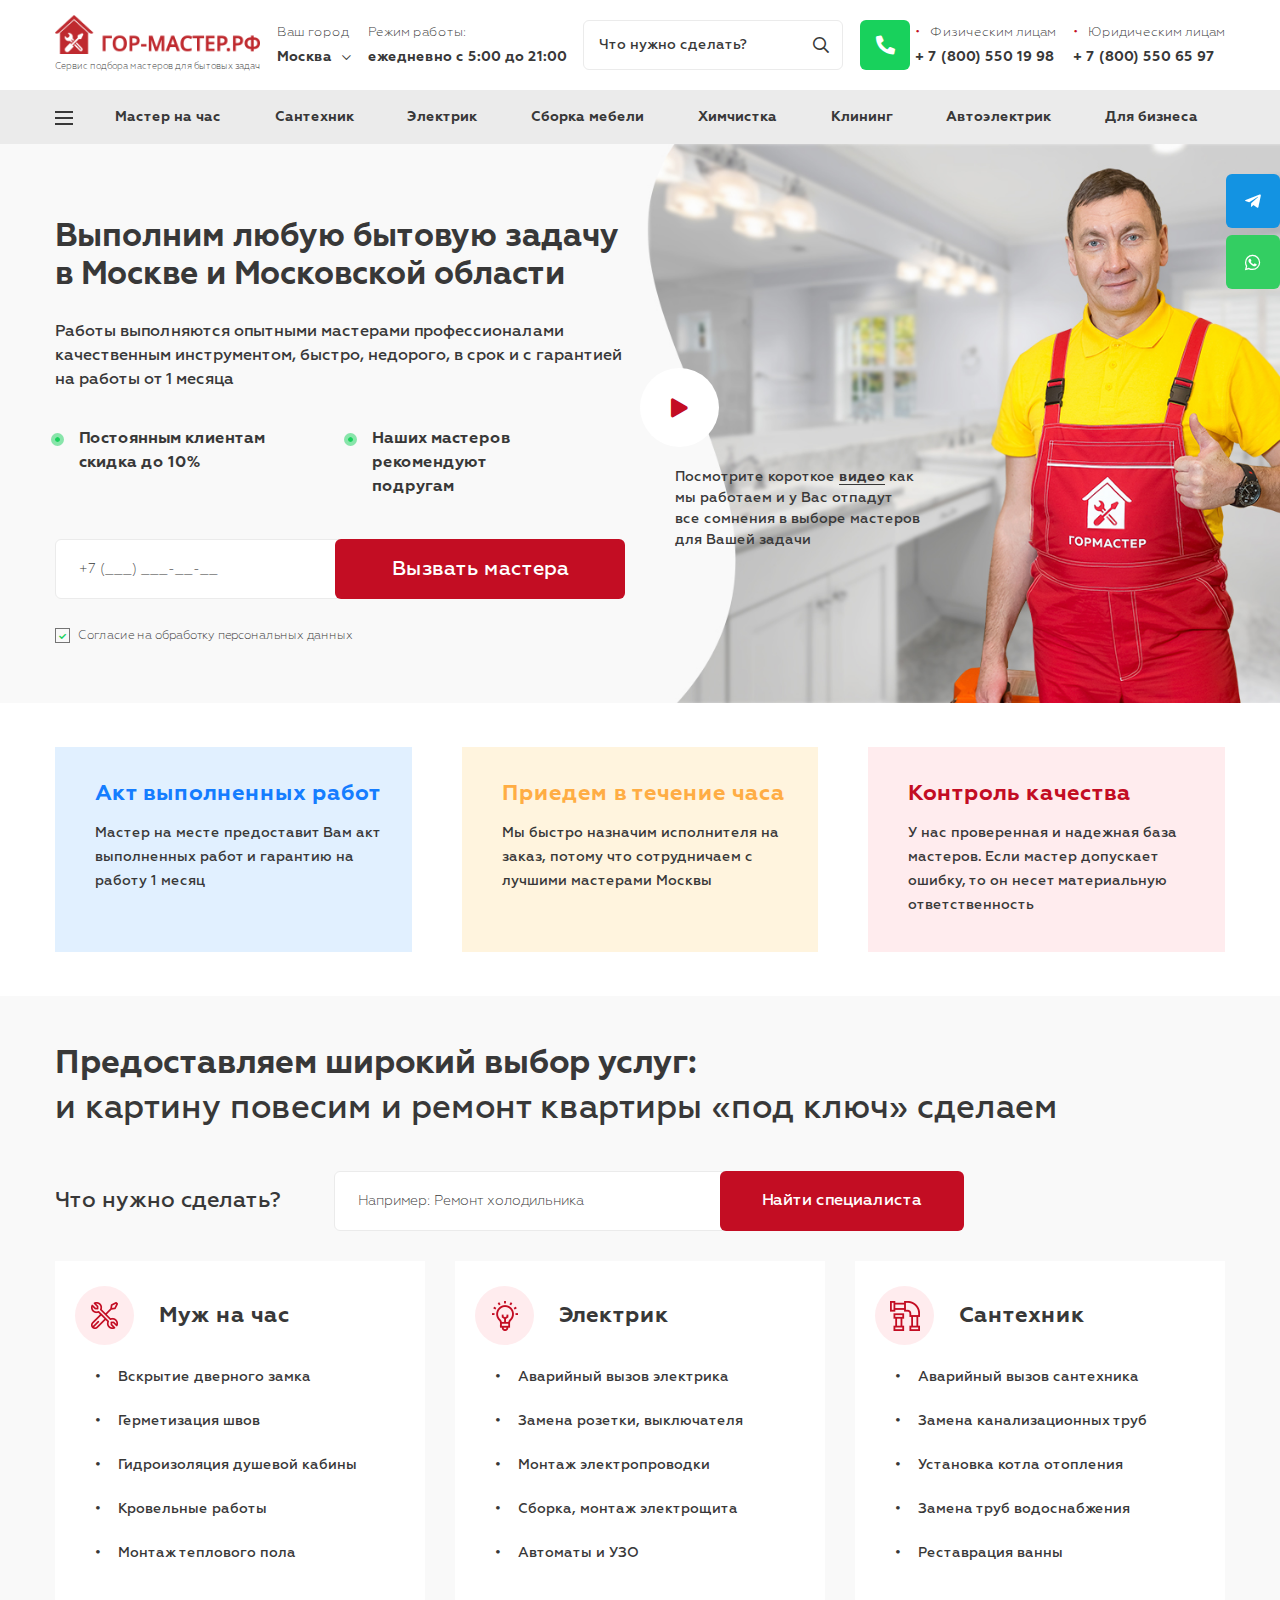
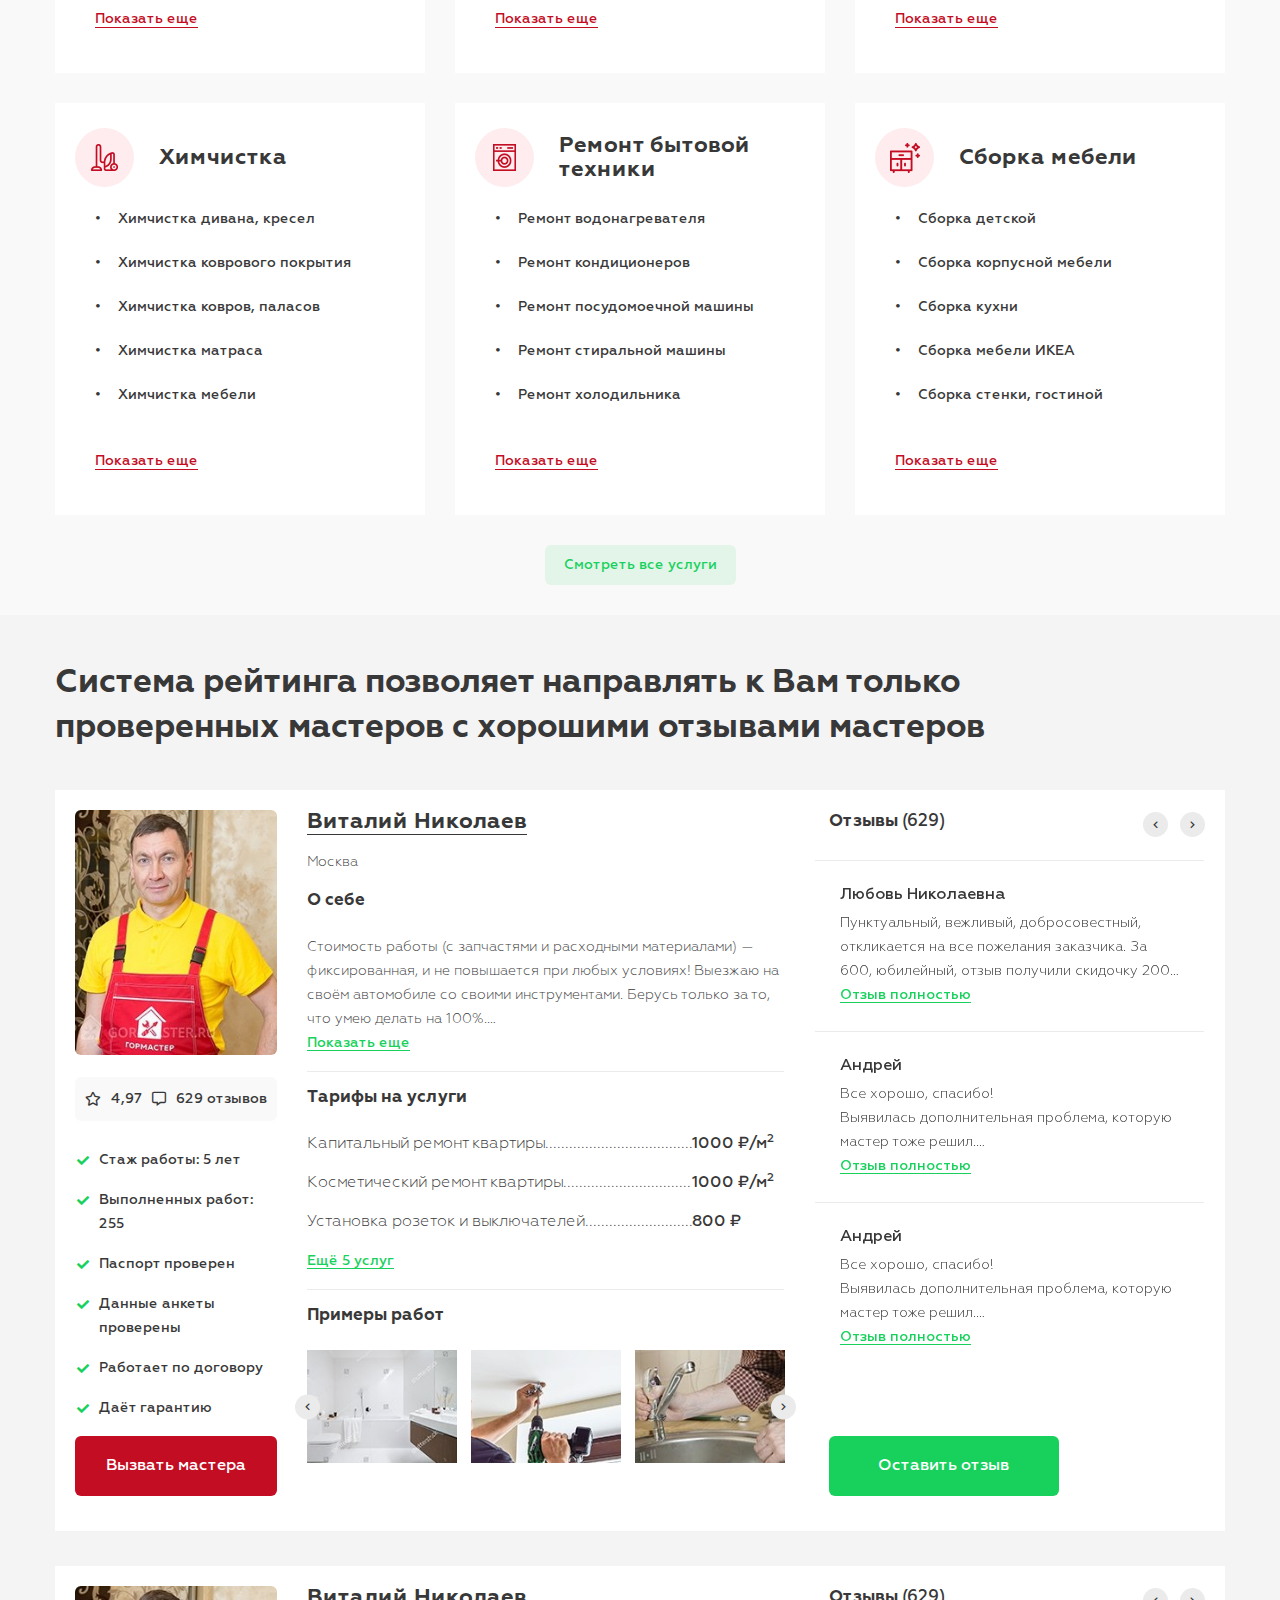
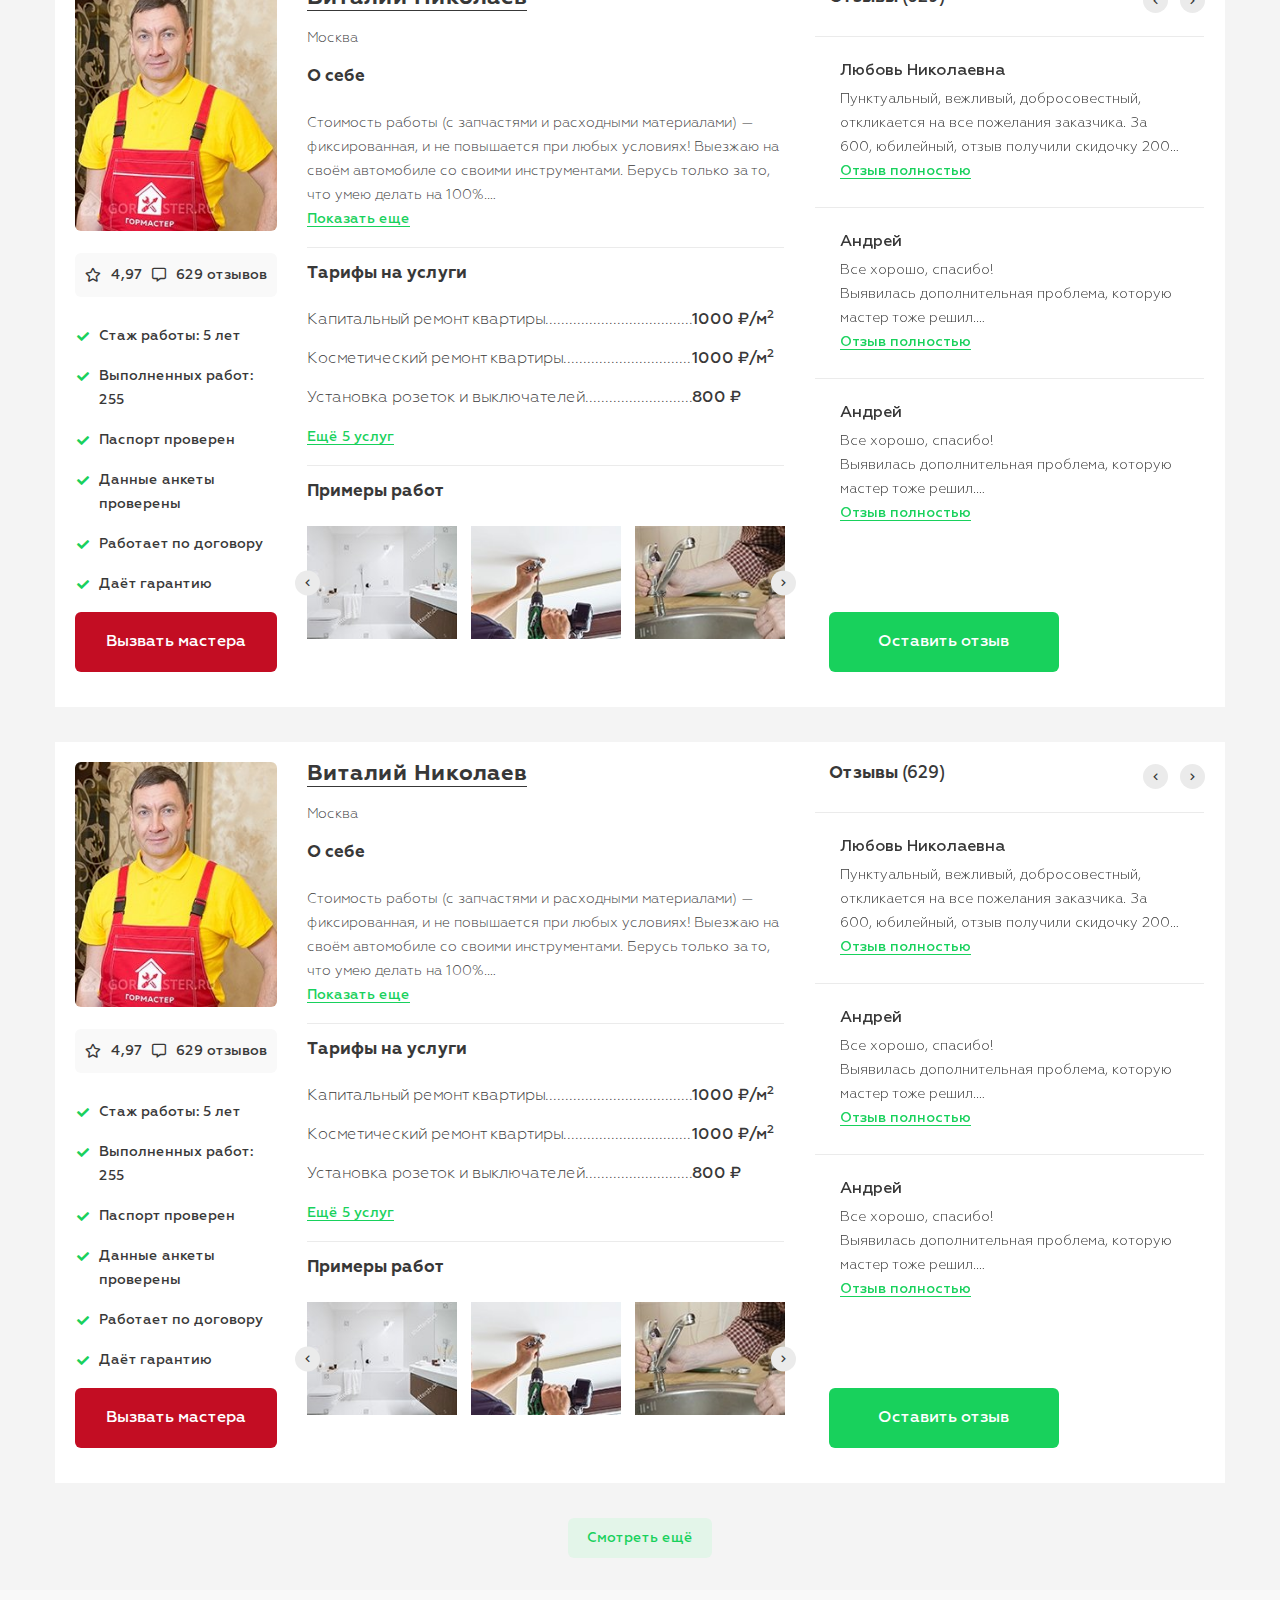
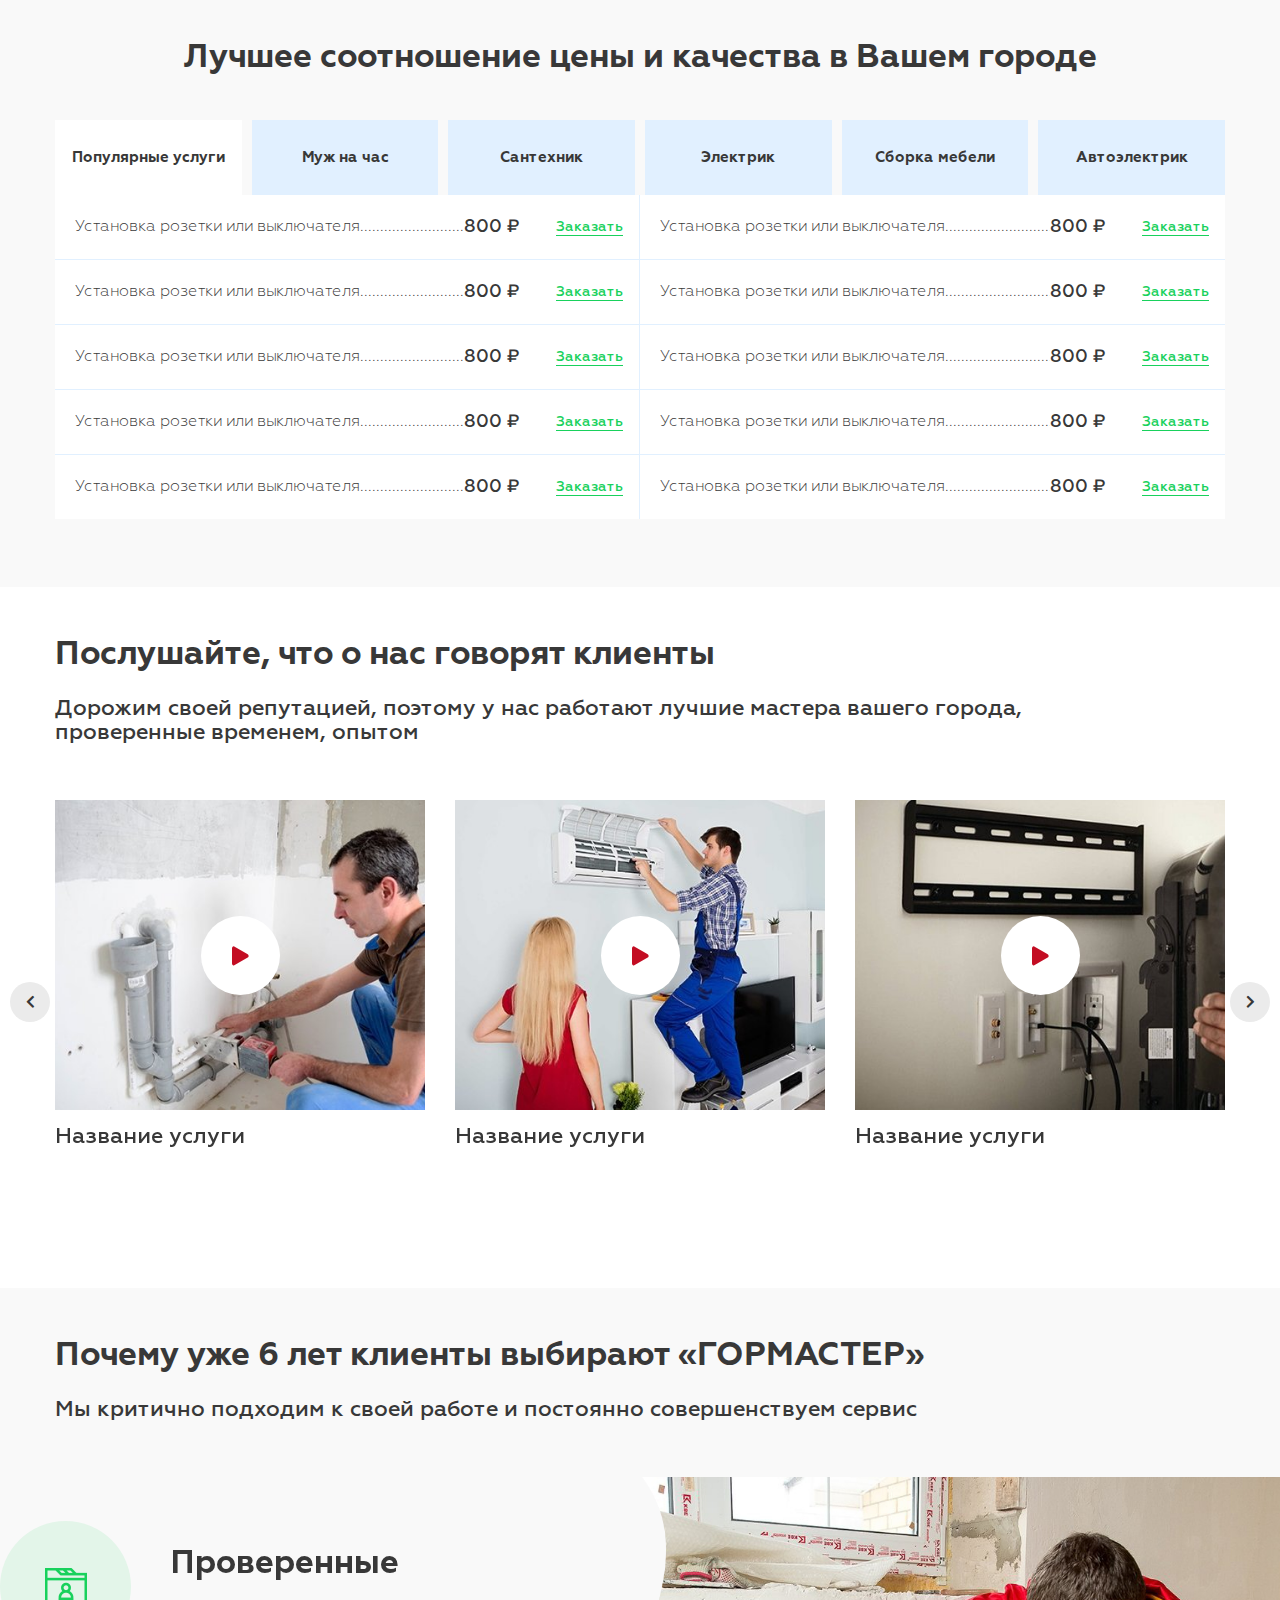
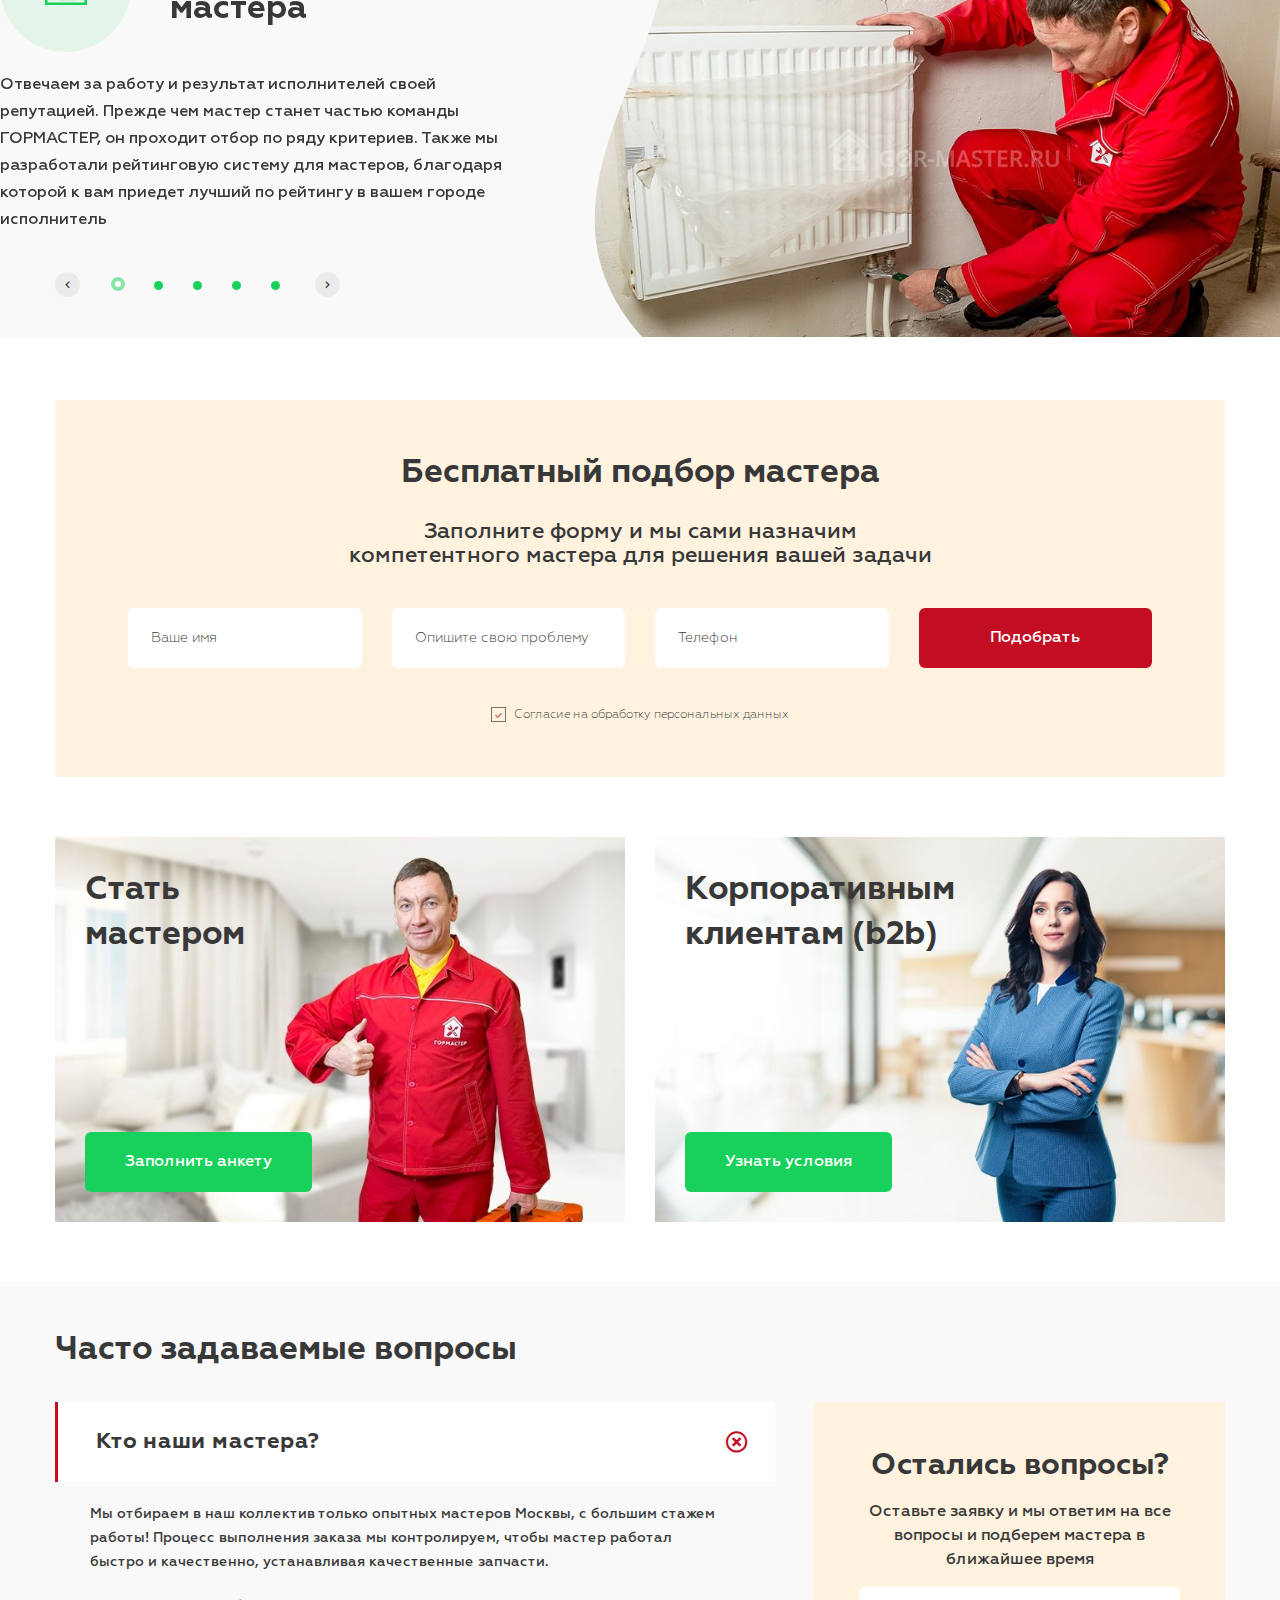
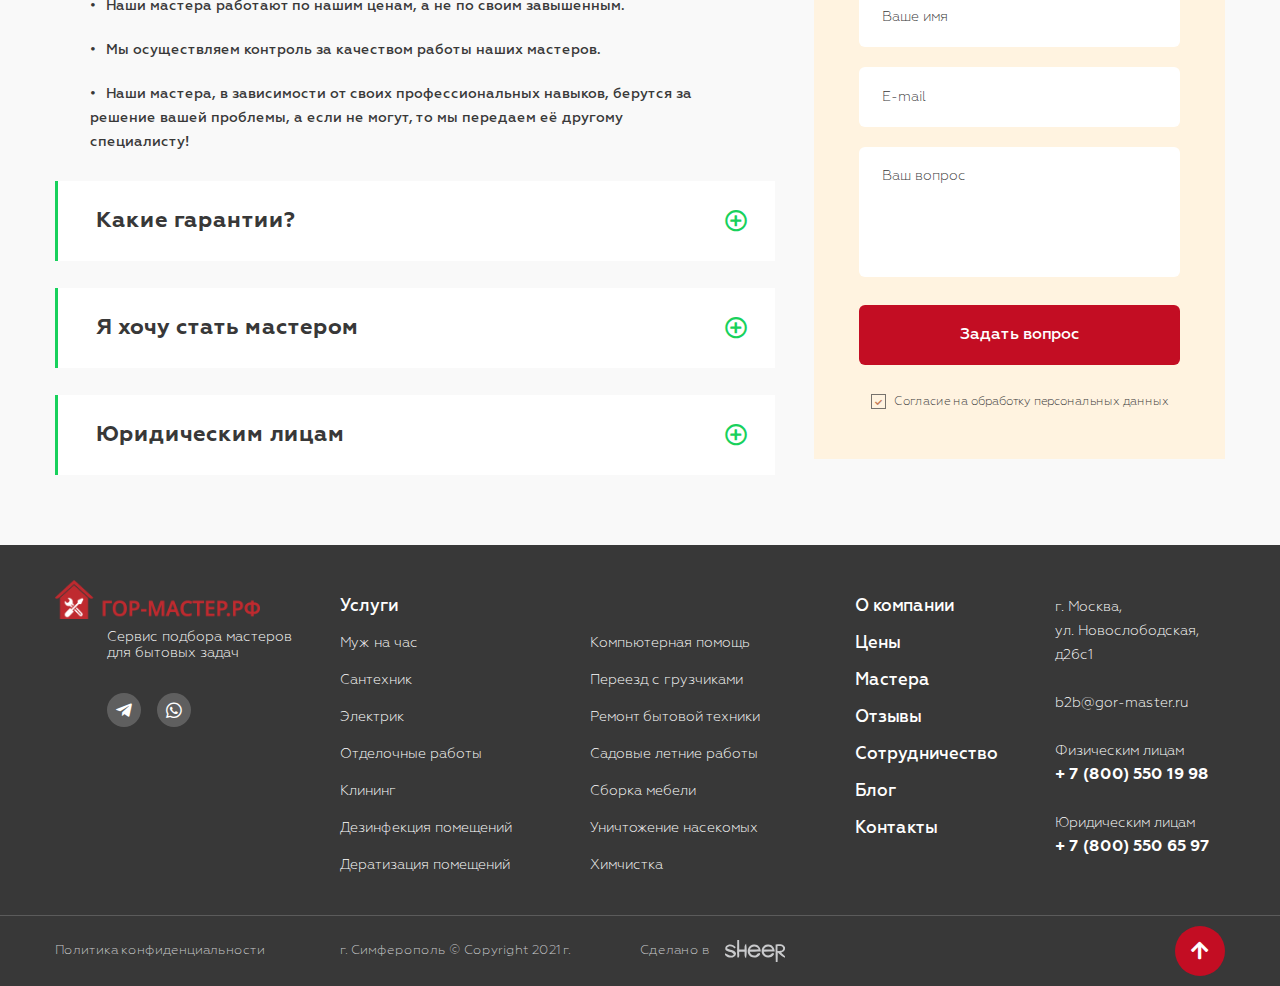
==== index.html @ aa0a410d "gor-master done edits" ====
<!DOCTYPE html>
<!--[if lt IE 7]><html lang="ru" class="lt-ie9 lt-ie8 lt-ie7"><![endif]-->
<!--[if IE 7]><html lang="ru" class="lt-ie9 lt-ie8"><![endif]-->
<!--[if IE 8]><html lang="ru" class="lt-ie9"><![endif]-->
<!--[if gt IE 8]><!-->
<html lang="ru">
<!--<![endif]-->
<head>
	<meta charset="utf-8" />
	<title>Заголовок</title>
	<meta name="description" content="" />
	<meta http-equiv="X-UA-Compatible" content="IE=edge" />
	<meta name="viewport" content="width=device-width, initial-scale=1.0" />
	<meta name="format-detection" content="telephone=no" />
	<link rel="shortcut icon" href="favicon.png" />
	<link rel="stylesheet" href="libs/bootstrap/bootstrap-grid.css" />
	<link rel="stylesheet" href="libs/fontawesome-free-5.12.0-web/css/all.min.css" />
	<link rel="stylesheet" href="libs/fancybox/jquery.fancybox.css" />
	<link rel="stylesheet" href="libs/slick-1.5.9/slick/slick.css" />
	<link rel="stylesheet" href="libs/slick-1.5.9/slick/slick-theme.css" />
	<link rel="stylesheet" href="css/fonts.css" />
	<link rel="stylesheet" href="css/main.css?ver=1.14" />
	<link rel="stylesheet" href="css/media.css?ver=1.14" />
</head>
<body>

	<div class="wrapper">

		<ul class="social-fixed">
			<li><a href="#" style="background: #1393e2"><i class="fab fa-telegram-plane"></i></a></li>
			<li><a href="#" style="background: #33ce62"><i class="fab fa-whatsapp"></i></a></li>
		</ul>

		<header class="header">
			<div class="container">
				<div class="header__wrap">
					<a href="#" class="logo">
						<img src="img/logo.png" alt="alt">
						<span>Сервис подбора мастеров для бытовых задач</span>
					</a>
					<div class="item-header item-header_city">
						<div class="item-header__title">Ваш город</div>
						<div class="item-dropdown">
							<div class="item-dropdown__value">Москва <i class="far fa-chevron-down"></i></div>
							<div class="dropdown-city">
								<form>
									<div class="item-form">
										<input type="text" placeholder="Начните вводить название города...">
									</div>
								</form>
								<div class="dropdown-scroll">
									<div class="dropdown-city__wrap">
										<div class="dropdown-city__item">
											<div class="dropdown-city__name">А</div>
											<ul>
												<li><a href="#">Абакан</a></li>
												<li><a href="#">Абатское с.</a></li>
												<li><a href="#">Алапаевск</a></li>
												<li><a href="#">Алексеевка</a></li>
												<li><a href="#">Альметьевск</a></li>
												<li><a href="#">Анапа</a></li>
												<li><a href="#">Ангарск</a></li>
												<li><a href="#">Армавир</a></li>
												<li><a href="#">Арсеньев</a></li>
												<li><a href="#">Артем</a></li>
												<li><a href="#">Архангельск</a></li>
												<li><a href="#">Ачинск</a></li>
											</ul>
										</div>
										<div class="dropdown-city__item">
											<div class="dropdown-city__name">Б</div>
											<ul>
												<li><a href="#">Балаково</a></li>
												<li><a href="#">Балаково</a></li>
												<li><a href="#">Балаково</a></li>
												<li><a href="#">Балаково</a></li>
												<li><a href="#">Балаково</a></li>
											</ul>
										</div>
										<div class="dropdown-city__item">
											<div class="dropdown-city__name">В</div>
											<ul>
												<li><a href="#">Владивосток</a></li>
												<li><a href="#">Владивосток</a></li>
												<li><a href="#">Владивосток</a></li>
												<li><a href="#">Владивосток</a></li>
											</ul>
										</div>
										<div class="dropdown-city__item">
											<div class="dropdown-city__name">Г</div>
											<ul>
												<li><a href="#">Геленджик</a></li>
												<li><a href="#">Геленджик</a></li>
												<li><a href="#">Геленджик</a></li>
												<li><a href="#">Геленджик</a></li>
												<li><a href="#">Геленджик</a></li>
											</ul>
										</div>
										<div class="dropdown-city__item">
											<div class="dropdown-city__name">Д</div>
											<ul>
												<li><a href="#">Дмитров</a></li>
												<li><a href="#">Домодедово</a></li>
											</ul>
										</div>
										<div class="dropdown-city__item">
											<div class="dropdown-city__name">Е</div>
											<ul>
												<li><a href="#">Евпатория</a></li>
												<li><a href="#">Ейск</a></li>
												<li><a href="#">Екатеринбург</a></li>
												<li><a href="#">Верхняя Пышма</a></li>
												<li><a href="#">Елизово</a></li>
												<li><a href="#">Ессентуки</a></li>
												<li><a href="#">Ефремов</a></li>
											</ul>
										</div>
										<div class="dropdown-city__item">
											<div class="dropdown-city__name">Ж</div>
											<ul>
												<li><a href="#">Железноводск</a></li>
											</ul>
										</div>
										<div class="dropdown-city__item">
											<div class="dropdown-city__name">З</div>
											<ul>
												<li><a href="#">Заречный</a></li>
												<li><a href="#">Заречный</a></li>
												<li><a href="#">Заречный</a></li>
											</ul>
										</div>
										<div class="dropdown-city__item">
											<div class="dropdown-city__name">И</div>
											<ul>
												<li><a href="#">Иваново</a></li>
												<li><a href="#">Ивантеевка</a></li>
												<li><a href="#">Ижевск</a></li>
											</ul>
										</div>
										<div class="dropdown-city__item">
											<div class="dropdown-city__name">К</div>
											<ul>
												<li><a href="#">Калининград</a></li>
												<li><a href="#">Калуга</a></li>
												<li><a href="#">Казань</a></li>
											</ul>
										</div>
										<div class="dropdown-city__item">
											<div class="dropdown-city__name">Л</div>
											<ul>
												<li><a href="#">Ленинск-Кузнецкий</a></li>
												<li><a href="#">Лермонтов</a></li>
												<li><a href="#">Липецк</a></li>
												<li><a href="#">Грязи</a></li>
											</ul>
										</div>
										<div class="dropdown-city__item">
											<div class="dropdown-city__name">М</div>
											<ul>
												<li><a href="#">Магас</a></li>
												<li><a href="#">Магнитогорск</a></li>
												<li><a href="#">Майкоп</a></li>
												<li><a href="#">Махачкала</a></li>
												<li><a href="#">Мегион</a></li>
												<li><a href="#">Междуреченск</a></li>
												<li><a href="#">Мелеуз</a></li>
											</ul>
										</div>
										<div class="dropdown-city__item">
											<div class="dropdown-city__name">Н</div>
											<ul>
												<li><a href="#">Нижний Новгород</a></li>
												<li><a href="#">Нижний Тагил</a></li>
												<li><a href="#">Нижнекамск</a></li>
												<li><a href="#">Нижневартовск</a></li>
												<li><a href="#">Нальчик</a></li>
											</ul>
										</div>
										<div class="dropdown-city__item">
											<div class="dropdown-city__name">О</div>
											<ul>
												<li><a href="#">Омск</a></li>
												<li><a href="#">Оренбург</a></li>
												<li><a href="#">Орск</a></li>
											</ul>
										</div>
										<div class="dropdown-city__item">
											<div class="dropdown-city__name">П</div>
											<ul>
												<li><a href="#">Павловский Посад</a></li>
												<li><a href="#">Пенза</a></li>
												<li><a href="#">Первоуральск</a></li>
												<li><a href="#">Пермь</a></li>
												<li><a href="#">Петрозаводск</a></li>
												<li><a href="#">Петропавловск-Камчатский</a></li>
												<li><a href="#">Вилючинск, Елизово</a></li>
												<li><a href="#">Петушки</a></li>
												<li><a href="#">Подольск</a></li>
												<li><a href="#">Покров</a></li>
												<li><a href="#">Киржач, Петушки, Костерево</a></li>
												<li><a href="#">Прокопьевск</a></li>
											</ul>
										</div>
										<div class="dropdown-city__item">
											<div class="dropdown-city__name">Р</div>
											<ul>
												<li><a href="#">Раменское</a></li>
												<li><a href="#">Реутов</a></li>
												<li><a href="#">Ростов-на-Дону</a></li>
												<li><a href="#">Рязань</a></li>
											</ul>
										</div>
										<div class="dropdown-city__item">
											<div class="dropdown-city__name">С</div>
											<ul>
												<li><a href="#">Самара</a></li>
												<li><a href="#">Санкт-Петербург</a></li>
												<li><a href="#">Саранск</a></li>
												<li><a href="#">Саратов</a></li>
												<li><a href="#">Серпухов</a></li>
											</ul>
										</div>
										<div class="dropdown-city__item">
											<div class="dropdown-city__name">Т</div>
											<ul>
												
												<li><a href="#">Таганрог</a></li>
												<li><a href="#">Талица</a></li>
												<li><a href="#">Тамбов</a></li>
												<li><a href="#">Тверь</a></li>
												<li><a href="#">Темрюк</a></li>
												<li><a href="#">Тобольск</a></li>
												<li><a href="#">Томск</a></li>
												<li><a href="#">Северск</a></li>
												<li><a href="#">Туапсе</a></li>
												<li><a href="#">Туймазы</a></li>
												<li><a href="#">Тула</a></li>
												<li><a href="#">Щекино</a></li>
											</ul>
										</div>
										<div class="dropdown-city__item">
											<div class="dropdown-city__name">У</div>
											<ul>
												<li><a href="#">Улан-Удэ</a></li>
												<li><a href="#">Ульяновск</a></li>
												<li><a href="#">Уссурийск</a></li>
												<li><a href="#">Уфа</a></li>
											</ul>
										</div>
										<div class="dropdown-city__item">
											<div class="dropdown-city__name">Ф</div>
											<ul>
												<li><a href="#">Феодосия</a></li>
												<li><a href="#">Фрязино</a></li>
											</ul>
										</div>
										<div class="dropdown-city__item">
											<div class="dropdown-city__name">Х</div>
											<ul>
												<li><a href="#">Хабаровск</a></li>
												<li><a href="#">Ханты-Мансийск</a></li>
												<li><a href="#">Химки</a></li>
											</ul>
										</div>
									</div>
								</div>
							</div>
						</div>
					</div>
					<div class="item-header">
						<div class="item-header__title">Режим работы:</div>
						<p>ежедневно с 5:00 до 21:00</p>
					</div>
					<div class="search-form">
						<form>
							<input type="text" placeholder="Что нужно сделать?" required="required">
							<button class="btn-search"><i class="far fa-search"></i></button>
						</form>
					</div>
					<a href="tel:+78005501998" class="btn-icon"><i class="fas fa-phone-alt"></i></a>
					<div class="item-header item-header_phone">
						<div class="item-header__title">Физическим лицам</div>
						<a href="tel:+78005501998">+ 7 (800) 550 19 98</a>
					</div>
					<div class="item-header item-header_phone">
						<div class="item-header__title">Юридическим лицам</div>
						<a href="tel:+78005506597">+ 7 (800) 550 65 97</a>
					</div>
					<span class="btn_nav btn_nav-menu">
						<span class='sandwich'>
							<span class='sw-topper'></span>
							<span class='sw-bottom'></span>
							<span class='sw-footer'></span>
						</span>
					</span>
				</div>
			</div>
			<div class="header-bottom">
				<div class="container">
					<div class="header-bottom__wrap">
						<span class="btn_nav btn_nav-dropdown">
							<span class='sandwich'>
								<span class='sw-topper'></span>
								<span class='sw-bottom'></span>
								<span class='sw-footer'></span>
							</span>
						</span>
						<ul class="menu">
							<li><a href="#">Мастер на час</a></li>
							<li><a href="#">Сантехник</a></li>
							<li><a href="#">Электрик</a></li>
							<li><a href="#">Сборка мебели</a></li>
							<li><a href="#">Химчистка</a></li>
							<li><a href="#">Клининг</a></li>
							<li><a href="#">Автоэлектрик</a></li>
							<li><a href="#">Для бизнеса</a></li>
						</ul>
					</div>
					<div class="menu-dropdown">
						<ul>
							<li class="menu-dropdown__haschild">
								<a href="#">Каталог услуг</a>
								<ul>
									<li class="menu-dropdown__haschild">
										<a href="#">Дезинфекция помещений</a>
										<ul>
											<li><a href="#">Генеральная уборка</a></li>
											<li><a href="#">Мойка витрин</a></li>
											<li><a href="#">Мойка окон</a></li>
											<li><a href="#">Мытье балконов, лоджий</a></li>
											<li><a href="#">Уборка коттеджа после ремонта</a></li>
											<li><a href="#">Уборка коттеджей</a></li>
											<li><a href="#">Уборка офисов после ремонта</a></li>
											<li><a href="#">Уборка после пожара</a></li>
											<li><a href="#">Уборка после ремонта</a></li>
											<li><a href="#">Устранение запахов</a></li>
										</ul>
									</li>
									<li>
										<a href="#">Дератизация помещений</a>
									</li>
									<li class="menu-dropdown__haschild">
										<a href="#">Клининг</a>
										<ul>
											<li><a href="#">Генеральная уборка</a></li>
											<li><a href="#">Мойка витрин</a></li>
											<li><a href="#">Мойка окон</a></li>
											<li><a href="#">Мытье балконов, лоджий</a></li>
											<li><a href="#">Уборка коттеджа после ремонта</a></li>
											<li><a href="#">Уборка коттеджей</a></li>
											<li><a href="#">Уборка офисов после ремонта</a></li>
											<li><a href="#">Уборка после пожара</a></li>
											<li><a href="#">Уборка после ремонта</a></li>
											<li><a href="#">Устранение запахов</a></li>
										</ul>
									</li>
									<li class="menu-dropdown__haschild">
										<a href="#">Компьютерная помощь</a>
										<ul>
											<li><a href="#">Генеральная уборка</a></li>
											<li><a href="#">Мойка витрин</a></li>
											<li><a href="#">Мойка окон</a></li>
											<li><a href="#">Мытье балконов, лоджий</a></li>
											<li><a href="#">Уборка коттеджа после ремонта</a></li>
											<li><a href="#">Уборка коттеджей</a></li>
											<li><a href="#">Уборка офисов после ремонта</a></li>
											<li><a href="#">Уборка после пожара</a></li>
											<li><a href="#">Уборка после ремонта</a></li>
											<li><a href="#">Устранение запахов</a></li>
										</ul>
									</li>
									<li class="menu-dropdown__haschild">
										<a href="#">Муж на час</a>
										<ul>
											<li><a href="#">Генеральная уборка</a></li>
											<li><a href="#">Мойка витрин</a></li>
											<li><a href="#">Мойка окон</a></li>
											<li><a href="#">Мытье балконов, лоджий</a></li>
											<li><a href="#">Уборка коттеджа после ремонта</a></li>
											<li><a href="#">Уборка коттеджей</a></li>
											<li><a href="#">Уборка офисов после ремонта</a></li>
											<li><a href="#">Уборка после пожара</a></li>
											<li><a href="#">Уборка после ремонта</a></li>
											<li><a href="#">Устранение запахов</a></li>
										</ul>
									</li>
									<li class="menu-dropdown__haschild">
										<a href="#">Отделочные работы</a>
										<ul>
											<li><a href="#">Генеральная уборка</a></li>
											<li><a href="#">Мойка витрин</a></li>
											<li><a href="#">Мойка окон</a></li>
											<li><a href="#">Мытье балконов, лоджий</a></li>
											<li><a href="#">Уборка коттеджа после ремонта</a></li>
											<li><a href="#">Уборка коттеджей</a></li>
											<li><a href="#">Уборка офисов после ремонта</a></li>
											<li><a href="#">Уборка после пожара</a></li>
											<li><a href="#">Уборка после ремонта</a></li>
											<li><a href="#">Устранение запахов</a></li>
										</ul>
									</li>
									<li class="menu-dropdown__haschild">
										<a href="#">Переезд с грузиками</a>
										<ul>
											<li><a href="#">Генеральная уборка</a></li>
											<li><a href="#">Мойка витрин</a></li>
											<li><a href="#">Мойка окон</a></li>
											<li><a href="#">Мытье балконов, лоджий</a></li>
											<li><a href="#">Уборка коттеджа после ремонта</a></li>
											<li><a href="#">Уборка коттеджей</a></li>
											<li><a href="#">Уборка офисов после ремонта</a></li>
											<li><a href="#">Уборка после пожара</a></li>
											<li><a href="#">Уборка после ремонта</a></li>
											<li><a href="#">Устранение запахов</a></li>
										</ul>
									</li>
									<li>
										<a href="#">Прайс</a>
									</li>
									<li class="menu-dropdown__haschild">
										<a href="#">Прочее</a>
										<ul>
											<li><a href="#">Генеральная уборка</a></li>
											<li><a href="#">Мойка витрин</a></li>
											<li><a href="#">Мойка окон</a></li>
											<li><a href="#">Мытье балконов, лоджий</a></li>
											<li><a href="#">Уборка коттеджа после ремонта</a></li>
											<li><a href="#">Уборка коттеджей</a></li>
											<li><a href="#">Уборка офисов после ремонта</a></li>
											<li><a href="#">Уборка после пожара</a></li>
											<li><a href="#">Уборка после ремонта</a></li>
											<li><a href="#">Устранение запахов</a></li>
										</ul>
									</li>
									<li class="menu-dropdown__haschild">
										<a href="#">Ремонт бытовой техники</a>
										<ul>
											<li><a href="#">Генеральная уборка</a></li>
											<li><a href="#">Мойка витрин</a></li>
											<li><a href="#">Мойка окон</a></li>
											<li><a href="#">Мытье балконов, лоджий</a></li>
											<li><a href="#">Уборка коттеджа после ремонта</a></li>
											<li><a href="#">Уборка коттеджей</a></li>
											<li><a href="#">Уборка офисов после ремонта</a></li>
											<li><a href="#">Уборка после пожара</a></li>
											<li><a href="#">Уборка после ремонта</a></li>
											<li><a href="#">Устранение запахов</a></li>
										</ul>
									</li>
									<li class="menu-dropdown__haschild">
										<a href="#">Садовые, летние работы</a>
										<ul>
											<li><a href="#">Генеральная уборка</a></li>
											<li><a href="#">Мойка витрин</a></li>
											<li><a href="#">Мойка окон</a></li>
											<li><a href="#">Мытье балконов, лоджий</a></li>
											<li><a href="#">Уборка коттеджа после ремонта</a></li>
											<li><a href="#">Уборка коттеджей</a></li>
											<li><a href="#">Уборка офисов после ремонта</a></li>
											<li><a href="#">Уборка после пожара</a></li>
											<li><a href="#">Уборка после ремонта</a></li>
											<li><a href="#">Устранение запахов</a></li>
										</ul>
									</li>
									<li class="menu-dropdown__haschild">
										<a href="#">Сантехник</a>
										<ul>
											<li><a href="#">Генеральная уборка</a></li>
											<li><a href="#">Мойка витрин</a></li>
											<li><a href="#">Мойка окон</a></li>
											<li><a href="#">Мытье балконов, лоджий</a></li>
											<li><a href="#">Уборка коттеджа после ремонта</a></li>
											<li><a href="#">Уборка коттеджей</a></li>
											<li><a href="#">Уборка офисов после ремонта</a></li>
											<li><a href="#">Уборка после пожара</a></li>
											<li><a href="#">Уборка после ремонта</a></li>
											<li><a href="#">Устранение запахов</a></li>
										</ul>
									</li>
									<li class="menu-dropdown__haschild">
										<a href="#">Сборка мебели</a>
										<ul>
											<li><a href="#">Генеральная уборка</a></li>
											<li><a href="#">Мойка витрин</a></li>
											<li><a href="#">Мойка окон</a></li>
											<li><a href="#">Мытье балконов, лоджий</a></li>
											<li><a href="#">Уборка коттеджа после ремонта</a></li>
											<li><a href="#">Уборка коттеджей</a></li>
											<li><a href="#">Уборка офисов после ремонта</a></li>
											<li><a href="#">Уборка после пожара</a></li>
											<li><a href="#">Уборка после ремонта</a></li>
											<li><a href="#">Устранение запахов</a></li>
										</ul>
									</li>
									<li class="menu-dropdown__haschild">
										<a href="#">Уничтожение насекомых</a>
										<ul>
											<li><a href="#">Генеральная уборка</a></li>
											<li><a href="#">Мойка витрин</a></li>
											<li><a href="#">Мойка окон</a></li>
											<li><a href="#">Мытье балконов, лоджий</a></li>
											<li><a href="#">Уборка коттеджа после ремонта</a></li>
											<li><a href="#">Уборка коттеджей</a></li>
											<li><a href="#">Уборка офисов после ремонта</a></li>
											<li><a href="#">Уборка после пожара</a></li>
											<li><a href="#">Уборка после ремонта</a></li>
											<li><a href="#">Устранение запахов</a></li>
										</ul>
									</li>
									<li class="menu-dropdown__haschild">
										<a href="#">Химчистка</a>
										<ul>
											<li><a href="#">Генеральная уборка</a></li>
											<li><a href="#">Мойка витрин</a></li>
											<li><a href="#">Мойка окон</a></li>
											<li><a href="#">Мытье балконов, лоджий</a></li>
											<li><a href="#">Уборка коттеджа после ремонта</a></li>
											<li><a href="#">Уборка коттеджей</a></li>
											<li><a href="#">Уборка офисов после ремонта</a></li>
											<li><a href="#">Уборка после пожара</a></li>
											<li><a href="#">Уборка после ремонта</a></li>
											<li><a href="#">Устранение запахов</a></li>
										</ul>
									</li>
									<li class="menu-dropdown__haschild">
										<a href="#">Электрик</a>
										<ul>
											<li><a href="#">Генеральная уборка</a></li>
											<li><a href="#">Мойка витрин</a></li>
											<li><a href="#">Мойка окон</a></li>
											<li><a href="#">Мытье балконов, лоджий</a></li>
											<li><a href="#">Уборка коттеджа после ремонта</a></li>
											<li><a href="#">Уборка коттеджей</a></li>
											<li><a href="#">Уборка офисов после ремонта</a></li>
											<li><a href="#">Уборка после пожара</a></li>
											<li><a href="#">Уборка после ремонта</a></li>
											<li><a href="#">Устранение запахов</a></li>
										</ul>
									</li>
									<li>
										<a href="#">Юридическим лицам</a>
									</li>
								</ul>
							</li>
							<li><a href="#">О нас</a></li>
							<li><a href="#">Отзывы</a></li>
							<li><a href="#">Мастера</a></li>
							<li><a href="#">Цены</a></li>
							<li><a href="#">Для бизнеса</a></li>
							<li><a href="#">Контакты</a></li>
							<li><a href="#modal-vacancy" class="btn-simple fancybox">Стать мастером</a></li>
						</ul>
					</div>
				</div>
			</div>
			<div class="menu-mobile">
				<div class="search-form">
					<form>
						<input type="text" placeholder="Что нужно сделать?" required="required">
						<button class="btn-search"><i class="far fa-search"></i></button>
					</form>
				</div>
				<ul class="menu">
					<li><a href="#">Мастер на час</a></li>
					<li><a href="#">Сантехник</a></li>
					<li><a href="#">Электрик</a></li>
					<li><a href="#">Сборка мебели</a></li>
					<li><a href="#">Химчистка</a></li>
					<li><a href="#">Клининг</a></li>
					<li><a href="#">Автоэлектрик</a></li>
					<li><a href="#">Для бизнеса</a></li>
				</ul>
				<div class="item-header item-header_city">
					<div class="item-header__title">Ваш город</div>
					<div class="item-dropdown">
						<div class="item-dropdown__value">Москва <i class="far fa-chevron-down"></i></div>
					</div>
				</div>
				<div class="item-header">
					<div class="item-header__title">Режим работы:</div>
					<p>ежедневно с 5:00 до 21:00</p>
				</div>
				<div class="item-header item-header_phone">
					<div class="item-header__title">Физическим лицам</div>
					<a href="tel:+78005501998">+ 7 (800) 550 19 98</a>
				</div>
				<div class="item-header item-header_phone">
					<div class="item-header__title">Юридическим лицам</div>
					<a href="tel:+78005506597">+ 7 (800) 550 65 97</a>
				</div>
				<a href="#modal-vacancy" class="btn-simple fancybox">Стать мастером</a>
			</div>
		</header>

		<section class="billbord">
			<div class="container">
				<div class="row">
					<div class="col-lg-6">
						<h1 class="title-big">Выполним любую бытовую задачу в Москве и Московской области</h1>
						<div class="descr-big">Работы выполняются опытными мастерами профессионалами качественным инструментом, быстро, недорого, в срок и с гарантией на работы от 1 месяца</div>
						<ul class="list-billbord">
							<li>Постоянным клиентам скидка до 10%</li>
							<li>Наших мастеров рекомендуют подругам</li>
						</ul>
						<form>
							<div class="form-line">
								<div class="item-form">
									<input type="text" placeholder="+7 (___) ___-__-__" class="input-phone" required="required">
								</div>
								<button class="btn-main">Вызвать мастера</button>
							</div>
							<div class="checkbox">
								<label>
									<input type="checkbox" required="required" checked="checked" />
									<span>Согласие на обработку персональных данных</span>
								</label>
							</div>
						</form>
						<a href="https://www.youtube.com/embed/E8d_JvMpoY4" class="video-btn fancybox fancybox.iframe">
							<span class="video-btn__wrap">
								<span class="video-btn__circle"></span>
								<span class="video-btn__icon">
									<i class="fas fa-play"></i>
								</span>
							</span>
							<span class="video-btn__text">Посмотрите короткое <span>видео</span> как мы работаем и у Вас отпадут все сомнения в выборе мастеров для Вашей задачи</span>
						</a>
					</div>
				</div>
			</div>
		</section>

		<section class="advantages">
			<div class="container">
				<div class="row row_advantages">
					<div class="col-lg-4">
						<div class="item-advantage item-advantage_1">
							<div class="title-middle">Акт выполненных работ</div>
							<p>Мастер на месте предоставит Вам акт выполненных работ и гарантию на работу 1 месяц</p>
						</div>
					</div>
					<div class="col-lg-4">
						<div class="item-advantage item-advantage_2">
							<div class="title-middle">Приедем в течение часа</div>
							<p>Мы быстро назначим исполнителя на заказ, потому что сотрудничаем с лучшими мастерами Москвы</p>
						</div>
					</div>
					<div class="col-lg-4">
						<div class="item-advantage item-advantage_3">
							<div class="title-middle">Контроль качества</div>
							<p>У нас проверенная и надежная база мастеров. Если мастер допускает ошибку, то он несет материальную ответственность</p>
						</div>
					</div>
				</div>
			</div>
		</section>

		<section class="services services_frontpage">
			<div class="container">
				<h2 class="title-section">Предоставляем широкий выбор услуг: <span>и картину повесим и ремонт квартиры «под ключ» сделаем</span></h2>
				<div class="service-top">
					<div class="title-middle">Что нужно сделать?</div>
					<form>
						<div class="form-line">
							<div class="item-form">
								<input type="text" placeholder="Например: Ремонт холодильника" required="required">
							</div>
							<button class="btn-main">Найти специалиста</button>
						</div>
					</form>
				</div>
				<div class="row row_services">
					<div class="col-lg-4 col-md-6">
						<div class="item-service">
							<div class="item-service__head">
								<div class="icon-page">
									<img src="img/ic_serv1.png" alt="alt">
								</div>
								<div class="title-middle">Муж на час</div>
							</div>
							<ul>
								<li><a href="#">Вскрытие дверного замка</a></li>
								<li><a href="#">Герметизация швов</a></li>
								<li><a href="#">Гидроизоляция душевой кабины</a></li>
								<li><a href="#">Кровельные работы</a></li>
								<li><a href="#">Монтаж теплового пола</a></li>
								<li><a href="#">Вскрытие дверного замка</a></li>
								<li><a href="#">Герметизация швов</a></li>
								<li><a href="#">Гидроизоляция душевой кабины</a></li>
							</ul>
							<a href="#" class="link-page">Показать еще</a>
						</div>
					</div>
					<div class="col-lg-4 col-md-6">
						<div class="item-service">
							<div class="item-service__head">
								<div class="icon-page">
									<img src="img/ic_serv2.png" alt="alt">
								</div>
								<div class="title-middle">Электрик</div>
							</div>
							<ul>
								<li><a href="#">Аварийный вызов электрика</a></li>
								<li><a href="#">Замена розетки, выключателя</a></li>
								<li><a href="#">Монтаж электропроводки</a></li>
								<li><a href="#">Сборка, монтаж электрощита</a></li>
								<li><a href="#">Автоматы и УЗО</a></li>
								<li><a href="#">Аварийный вызов электрика</a></li>
								<li><a href="#">Замена розетки, выключателя</a></li>
								<li><a href="#">Монтаж электропроводки</a></li>
							</ul>
							<a href="#" class="link-page">Показать еще</a>
						</div>
					</div>
					<div class="col-lg-4 col-md-6">
						<div class="item-service">
							<div class="item-service__head">
								<div class="icon-page">
									<img src="img/ic_serv3.png" alt="alt">
								</div>
								<div class="title-middle">Сантехник</div>
							</div>
							<ul>
								<li><a href="#">Аварийный вызов сантехника</a></li>
								<li><a href="#">Замена канализационных труб</a></li>
								<li><a href="#">Установка котла отопления</a></li>
								<li><a href="#">Замена труб водоснабжения</a></li>
								<li><a href="#">Реставрация ванны</a></li>
								<li><a href="#">Аварийный вызов сантехника</a></li>
								<li><a href="#">Замена канализационных труб</a></li>
								<li><a href="#">Установка котла отопления</a></li>
							</ul>
							<a href="#" class="link-page">Показать еще</a>
						</div>
					</div>
					<div class="col-lg-4 col-md-6">
						<div class="item-service">
							<div class="item-service__head">
								<div class="icon-page">
									<img src="img/ic_serv4.png" alt="alt">
								</div>
								<div class="title-middle">Химчистка</div>
							</div>
							<ul>
								<li><a href="#">Химчистка дивана, кресел</a></li>
								<li><a href="#">Химчистка коврового покрытия</a></li>
								<li><a href="#">Химчистка ковров, паласов</a></li>
								<li><a href="#">Химчистка матраса</a></li>
								<li><a href="#">Химчистка мебели</a></li>
								<li><a href="#">Химчистка матраса</a></li>
								<li><a href="#">Химчистка мебели</a></li>
							</ul>
							<a href="#" class="link-page">Показать еще</a>
						</div>
					</div>
					<div class="col-lg-4 col-md-6">
						<div class="item-service">
							<div class="item-service__head">
								<div class="icon-page">
									<img src="img/ic_serv5.png" alt="alt">
								</div>
								<div class="title-middle">Ремонт бытовой техники</div>
							</div>
							<ul>
								<li><a href="#">Ремонт водонагревателя</a></li>
								<li><a href="#">Ремонт кондиционеров</a></li>
								<li><a href="#">Ремонт посудомоечной машины</a></li>
								<li><a href="#">Ремонт стиральной машины</a></li>
								<li><a href="#">Ремонт холодильника</a></li>
								<li><a href="#">Ремонт водонагревателя</a></li>
								<li><a href="#">Ремонт кондиционеров</a></li>
							</ul>
							<a href="#" class="link-page">Показать еще</a>
						</div>
					</div>
					<div class="col-lg-4 col-md-6">
						<div class="item-service">
							<div class="item-service__head">
								<div class="icon-page">
									<img src="img/ic_serv6.png" alt="alt">
								</div>
								<div class="title-middle">Сборка мебели</div>
							</div>
							<ul>
								<li><a href="#">Сборка детской</a></li>
								<li><a href="#">Сборка корпусной мебели</a></li>
								<li><a href="#">Сборка кухни</a></li>
								<li><a href="#">Сборка мебели ИКЕА</a></li>
								<li><a href="#">Сборка стенки, гостиной</a></li>
								<li><a href="#">Сборка кухни</a></li>
								<li><a href="#">Сборка мебели ИКЕА</a></li>
							</ul>
							<a href="#" class="link-page">Показать еще</a>
						</div>
					</div>
				</div>
				<div class="bottom-button">
					<a href="#" class="btn-simple">Смотреть все услуги</a>
				</div>
			</div>
		</section>

		<section class="masters">
			<div class="container">
				<h2 class="title-section">Система рейтинга позволяет направлять к Вам только проверенных мастеров с хорошими отзывами мастеров</h2>
				<div class="master">
					<div class="row">
						<div class="col-lg-3 col-md-4 master__left">
							<div class="master__image">
								<img src="img/master1.jpg" alt="alt">
							</div>
							<div class="master-statistic">
								<div class="master-statistic__item"><i class="far fa-star"></i> 4,97</div>
								<div class="master-statistic__item"><i class="far fa-comment-alt"></i>629 отзывов</div>
							</div>
							<ul class="list-arrows">
								<li>Стаж работы: 5 лет</li>
								<li>Выполненных работ: 255</li>
								<li>Паспорт проверен</li>
								<li>Данные анкеты проверены</li>
								<li>Работает по договору</li>
								<li>Даёт гарантию</li>
							</ul>
							<a href="#" class="btn-main">Вызвать мастера</a>
						</div>
						<div class="col-lg-5 col-md-8 master__center">
							<div class="master__main-info">
								<a href="#" class="title-middle">Виталий Николаев</a>
								<p>Москва</p>
							</div>
							<div class="title-small">О себе</div>
							<div class="text-about">
								<p>Стоимость работы (с запчастями и расходными материалами) — фиксированная, и не повышается при любых условиях! Выезжаю на своём автомобиле со своими инструментами. Берусь только за то, что умею делать на 100%.</p>
								<p>Lorem ipsum dolor sit amet, consectetur adipiscing elit, sed do eiusmod tempor incididunt ut labore et dolore magna aliqua. Ut enim ad minim veniam, quis nostrud exercitation ullamco laboris nisi ut aliquip ex ea commodo consequat. Duis aute irure dolor in reprehenderit in voluptate velit esse cillum dolore eu fugiat nulla pariatur.</p>
							</div>
							<a href="#" class="link-page link-page_about">Показать еще</a>
							<div class="title-small title-small_line">Тарифы на услуги</div>
							<div class="master-services">
								<div class="line-price">
									<span>Капитальный ремонт квартиры</span>
									<strong>1000 ₽/м<sup>2</sup></strong>
								</div>
								<div class="line-price">
									<span>Косметический ремонт квартиры</span>
									<strong>1000 ₽/м<sup>2</sup></strong>
								</div>
								<div class="line-price">
									<span>Установка розеток и выключателей</span>
									<strong>800 ₽</strong>
								</div>
								<div class="line-price">
									<span>Капитальный ремонт квартиры</span>
									<strong>1000 ₽/м<sup>2</sup></strong>
								</div>
								<div class="line-price">
									<span>Косметический ремонт квартиры</span>
									<strong>1000 ₽/м<sup>2</sup></strong>
								</div>
								<div class="line-price">
									<span>Установка розеток и выключателей</span>
									<strong>800 ₽</strong>
								</div>
								<div class="line-price">
									<span>Косметический ремонт квартиры</span>
									<strong>1000 ₽/м<sup>2</sup></strong>
								</div>
								<div class="line-price">
									<span>Установка розеток и выключателей</span>
									<strong>800 ₽</strong>
								</div>
							</div>
							<a href="#" class="link-page link-page_master-services">Ещё 5 услуг</a>
							<div class="title-small title-small_line">Примеры работ</div>
							<ul class="slider-photos">
								<li>
									<a href="img/itm_portfolio1.jpg" class="slider-photos__item fancybox" rel="group1">
										<img src="img/itm_portfolio1.jpg" alt="alt">
									</a>
								</li>
								<li>
									<a href="img/itm_portfolio2.jpg" class="slider-photos__item fancybox" rel="group1">
										<img src="img/itm_portfolio2.jpg" alt="alt">
									</a>
								</li>
								<li>
									<a href="img/itm_portfolio3.jpg" class="slider-photos__item fancybox" rel="group1">
										<img src="img/itm_portfolio3.jpg" alt="alt">
									</a>
								</li>
								<li>
									<a href="img/itm_portfolio1.jpg" class="slider-photos__item fancybox" rel="group1">
										<img src="img/itm_portfolio1.jpg" alt="alt">
									</a>
								</li>
							</ul>
						</div>
						<div class="col-lg-4 master__right">
							<div class="title-small">Отзывы <span>(629)</span></div>
							<ul class="slider-reviews-master">
								<li>
									<div class="item-review">
										<div class="title-min">Любовь Николаевна</div>
										<div class="text-review">
											<p> Пунктуальный, вежливый, добросовестный, откликается на все пожелания заказчика. За 600, юбилейный, отзыв получили скидочку 200 р</p>
											<p>Lorem ipsum dolor sit amet, consectetur adipiscing elit, sed do eiusmod tempor incididunt ut labore et dolore magna aliqua. Ut enim ad minim veniam, quis nostrud exercitation ullamco laboris nisi ut aliquip.</p>
										</div>
										<a href="#" class="link-page link-page_review">Отзыв полностью</a>
									</div>
								</li>
								<li>
									<div class="item-review">
										<div class="title-min">Андрей</div>
										<div class="text-review">
											<p>Все хорошо, спасибо! <br>Выявилась дополнительная проблема, которую мастер тоже решил.</p>
											<p>Lorem ipsum dolor sit amet, consectetur adipiscing elit, sed do eiusmod tempor incididunt ut labore et dolore magna aliqua. Ut enim ad minim veniam, quis nostrud exercitation ullamco laboris nisi ut aliquip.</p>
										</div>
										<a href="#" class="link-page link-page_review">Отзыв полностью</a>
									</div>
								</li>
								<li>
									<div class="item-review">
										<div class="title-min">Андрей</div>
										<div class="text-review">
											<p>Все хорошо, спасибо! <br>Выявилась дополнительная проблема, которую мастер тоже решил.</p>
											<p>Lorem ipsum dolor sit amet, consectetur adipiscing elit, sed do eiusmod tempor incididunt ut labore et dolore magna aliqua. Ut enim ad minim veniam, quis nostrud exercitation ullamco laboris nisi ut aliquip.</p>
										</div>
										<a href="#" class="link-page link-page_review">Отзыв полностью</a>
									</div>
								</li>
								<li>
									<div class="item-review">
										<div class="title-min">Андрей</div>
										<div class="text-review">
											<p>Все хорошо, спасибо! <br>Выявилась дополнительная проблема, которую мастер тоже решил.</p>
											<p>Lorem ipsum dolor sit amet, consectetur adipiscing elit, sed do eiusmod tempor incididunt ut labore et dolore magna aliqua. Ut enim ad minim veniam, quis nostrud exercitation ullamco laboris nisi ut aliquip.</p>
										</div>
										<a href="#" class="link-page link-page_review">Отзыв полностью</a>
									</div>
								</li>
								<li>
									<div class="item-review">
										<div class="title-min">Андрей</div>
										<div class="text-review">
											<p>Все хорошо, спасибо! <br>Выявилась дополнительная проблема, которую мастер тоже решил.</p>
											<p>Lorem ipsum dolor sit amet, consectetur adipiscing elit, sed do eiusmod tempor incididunt ut labore et dolore magna aliqua. Ut enim ad minim veniam, quis nostrud exercitation ullamco laboris nisi ut aliquip.</p>
										</div>
										<a href="#" class="link-page link-page_review">Отзыв полностью</a>
									</div>
								</li>
								<li>
									<div class="item-review">
										<div class="title-min">Андрей</div>
										<div class="text-review">
											<p>Все хорошо, спасибо! <br>Выявилась дополнительная проблема, которую мастер тоже решил.</p>
											<p>Lorem ipsum dolor sit amet, consectetur adipiscing elit, sed do eiusmod tempor incididunt ut labore et dolore magna aliqua. Ut enim ad minim veniam, quis nostrud exercitation ullamco laboris nisi ut aliquip.</p>
										</div>
										<a href="#" class="link-page link-page_review">Отзыв полностью</a>
									</div>
								</li>
							</ul>
							<a href="#modal-review" class="btn-main btn-main_page fancybox">Оставить отзыв</a>
						</div>
					</div>
				</div>
				<div class="master">
					<div class="row">
						<div class="col-lg-3 col-md-4 master__left">
							<div class="master__image">
								<img src="img/master1.jpg" alt="alt">
							</div>
							<div class="master-statistic">
								<div class="master-statistic__item"><i class="far fa-star"></i> 4,97</div>
								<div class="master-statistic__item"><i class="far fa-comment-alt"></i>629 отзывов</div>
							</div>
							<ul class="list-arrows">
								<li>Стаж работы: 5 лет</li>
								<li>Выполненных работ: 255</li>
								<li>Паспорт проверен</li>
								<li>Данные анкеты проверены</li>
								<li>Работает по договору</li>
								<li>Даёт гарантию</li>
							</ul>
							<a href="#" class="btn-main">Вызвать мастера</a>
						</div>
						<div class="col-lg-5 col-md-8 master__center">
							<div class="master__main-info">
								<a href="#" class="title-middle">Виталий Николаев</a>
								<p>Москва</p>
							</div>
							<div class="title-small">О себе</div>
							<div class="text-about">
								<p>Стоимость работы (с запчастями и расходными материалами) — фиксированная, и не повышается при любых условиях! Выезжаю на своём автомобиле со своими инструментами. Берусь только за то, что умею делать на 100%.</p>
								<p>Lorem ipsum dolor sit amet, consectetur adipiscing elit, sed do eiusmod tempor incididunt ut labore et dolore magna aliqua. Ut enim ad minim veniam, quis nostrud exercitation ullamco laboris nisi ut aliquip ex ea commodo consequat. Duis aute irure dolor in reprehenderit in voluptate velit esse cillum dolore eu fugiat nulla pariatur.</p>
							</div>
							<a href="#" class="link-page link-page_about">Показать еще</a>
							<div class="title-small title-small_line">Тарифы на услуги</div>
							<div class="master-services">
								<div class="line-price">
									<span>Капитальный ремонт квартиры</span>
									<strong>1000 ₽/м<sup>2</sup></strong>
								</div>
								<div class="line-price">
									<span>Косметический ремонт квартиры</span>
									<strong>1000 ₽/м<sup>2</sup></strong>
								</div>
								<div class="line-price">
									<span>Установка розеток и выключателей</span>
									<strong>800 ₽</strong>
								</div>
								<div class="line-price">
									<span>Капитальный ремонт квартиры</span>
									<strong>1000 ₽/м<sup>2</sup></strong>
								</div>
								<div class="line-price">
									<span>Косметический ремонт квартиры</span>
									<strong>1000 ₽/м<sup>2</sup></strong>
								</div>
								<div class="line-price">
									<span>Установка розеток и выключателей</span>
									<strong>800 ₽</strong>
								</div>
								<div class="line-price">
									<span>Косметический ремонт квартиры</span>
									<strong>1000 ₽/м<sup>2</sup></strong>
								</div>
								<div class="line-price">
									<span>Установка розеток и выключателей</span>
									<strong>800 ₽</strong>
								</div>
							</div>
							<a href="#" class="link-page link-page_master-services">Ещё 5 услуг</a>
							<div class="title-small title-small_line">Примеры работ</div>
							<ul class="slider-photos">
								<li>
									<a href="img/itm_portfolio1.jpg" class="slider-photos__item fancybox" rel="group1">
										<img src="img/itm_portfolio1.jpg" alt="alt">
									</a>
								</li>
								<li>
									<a href="img/itm_portfolio2.jpg" class="slider-photos__item fancybox" rel="group1">
										<img src="img/itm_portfolio2.jpg" alt="alt">
									</a>
								</li>
								<li>
									<a href="img/itm_portfolio3.jpg" class="slider-photos__item fancybox" rel="group1">
										<img src="img/itm_portfolio3.jpg" alt="alt">
									</a>
								</li>
								<li>
									<a href="img/itm_portfolio1.jpg" class="slider-photos__item fancybox" rel="group1">
										<img src="img/itm_portfolio1.jpg" alt="alt">
									</a>
								</li>
							</ul>
						</div>
						<div class="col-lg-4 master__right">
							<div class="title-small">Отзывы <span>(629)</span></div>
							<ul class="slider-reviews-master">
								<li>
									<div class="item-review">
										<div class="title-min">Любовь Николаевна</div>
										<div class="text-review">
											<p> Пунктуальный, вежливый, добросовестный, откликается на все пожелания заказчика. За 600, юбилейный, отзыв получили скидочку 200 р</p>
											<p>Lorem ipsum dolor sit amet, consectetur adipiscing elit, sed do eiusmod tempor incididunt ut labore et dolore magna aliqua. Ut enim ad minim veniam, quis nostrud exercitation ullamco laboris nisi ut aliquip.</p>
										</div>
										<a href="#" class="link-page link-page_review">Отзыв полностью</a>
									</div>
								</li>
								<li>
									<div class="item-review">
										<div class="title-min">Андрей</div>
										<div class="text-review">
											<p>Все хорошо, спасибо! <br>Выявилась дополнительная проблема, которую мастер тоже решил.</p>
											<p>Lorem ipsum dolor sit amet, consectetur adipiscing elit, sed do eiusmod tempor incididunt ut labore et dolore magna aliqua. Ut enim ad minim veniam, quis nostrud exercitation ullamco laboris nisi ut aliquip.</p>
										</div>
										<a href="#" class="link-page link-page_review">Отзыв полностью</a>
									</div>
								</li>
								<li>
									<div class="item-review">
										<div class="title-min">Андрей</div>
										<div class="text-review">
											<p>Все хорошо, спасибо! <br>Выявилась дополнительная проблема, которую мастер тоже решил.</p>
											<p>Lorem ipsum dolor sit amet, consectetur adipiscing elit, sed do eiusmod tempor incididunt ut labore et dolore magna aliqua. Ut enim ad minim veniam, quis nostrud exercitation ullamco laboris nisi ut aliquip.</p>
										</div>
										<a href="#" class="link-page link-page_review">Отзыв полностью</a>
									</div>
								</li>
								<li>
									<div class="item-review">
										<div class="title-min">Андрей</div>
										<div class="text-review">
											<p>Все хорошо, спасибо! <br>Выявилась дополнительная проблема, которую мастер тоже решил.</p>
											<p>Lorem ipsum dolor sit amet, consectetur adipiscing elit, sed do eiusmod tempor incididunt ut labore et dolore magna aliqua. Ut enim ad minim veniam, quis nostrud exercitation ullamco laboris nisi ut aliquip.</p>
										</div>
										<a href="#" class="link-page link-page_review">Отзыв полностью</a>
									</div>
								</li>
								<li>
									<div class="item-review">
										<div class="title-min">Андрей</div>
										<div class="text-review">
											<p>Все хорошо, спасибо! <br>Выявилась дополнительная проблема, которую мастер тоже решил.</p>
											<p>Lorem ipsum dolor sit amet, consectetur adipiscing elit, sed do eiusmod tempor incididunt ut labore et dolore magna aliqua. Ut enim ad minim veniam, quis nostrud exercitation ullamco laboris nisi ut aliquip.</p>
										</div>
										<a href="#" class="link-page link-page_review">Отзыв полностью</a>
									</div>
								</li>
								<li>
									<div class="item-review">
										<div class="title-min">Андрей</div>
										<div class="text-review">
											<p>Все хорошо, спасибо! <br>Выявилась дополнительная проблема, которую мастер тоже решил.</p>
											<p>Lorem ipsum dolor sit amet, consectetur adipiscing elit, sed do eiusmod tempor incididunt ut labore et dolore magna aliqua. Ut enim ad minim veniam, quis nostrud exercitation ullamco laboris nisi ut aliquip.</p>
										</div>
										<a href="#" class="link-page link-page_review">Отзыв полностью</a>
									</div>
								</li>
							</ul>
							<a href="#modal-review" class="btn-main btn-main_page fancybox">Оставить отзыв</a>
						</div>
					</div>
				</div>
				<div class="master">
					<div class="row">
						<div class="col-lg-3 col-md-4 master__left">
							<div class="master__image">
								<img src="img/master1.jpg" alt="alt">
							</div>
							<div class="master-statistic">
								<div class="master-statistic__item"><i class="far fa-star"></i> 4,97</div>
								<div class="master-statistic__item"><i class="far fa-comment-alt"></i>629 отзывов</div>
							</div>
							<ul class="list-arrows">
								<li>Стаж работы: 5 лет</li>
								<li>Выполненных работ: 255</li>
								<li>Паспорт проверен</li>
								<li>Данные анкеты проверены</li>
								<li>Работает по договору</li>
								<li>Даёт гарантию</li>
							</ul>
							<a href="#" class="btn-main">Вызвать мастера</a>
						</div>
						<div class="col-lg-5 col-md-8 master__center">
							<div class="master__main-info">
								<a href="#" class="title-middle">Виталий Николаев</a>
								<p>Москва</p>
							</div>
							<div class="title-small">О себе</div>
							<div class="text-about">
								<p>Стоимость работы (с запчастями и расходными материалами) — фиксированная, и не повышается при любых условиях! Выезжаю на своём автомобиле со своими инструментами. Берусь только за то, что умею делать на 100%.</p>
								<p>Lorem ipsum dolor sit amet, consectetur adipiscing elit, sed do eiusmod tempor incididunt ut labore et dolore magna aliqua. Ut enim ad minim veniam, quis nostrud exercitation ullamco laboris nisi ut aliquip ex ea commodo consequat. Duis aute irure dolor in reprehenderit in voluptate velit esse cillum dolore eu fugiat nulla pariatur.</p>
							</div>
							<a href="#" class="link-page link-page_about">Показать еще</a>
							<div class="title-small title-small_line">Тарифы на услуги</div>
							<div class="master-services">
								<div class="line-price">
									<span>Капитальный ремонт квартиры</span>
									<strong>1000 ₽/м<sup>2</sup></strong>
								</div>
								<div class="line-price">
									<span>Косметический ремонт квартиры</span>
									<strong>1000 ₽/м<sup>2</sup></strong>
								</div>
								<div class="line-price">
									<span>Установка розеток и выключателей</span>
									<strong>800 ₽</strong>
								</div>
								<div class="line-price">
									<span>Капитальный ремонт квартиры</span>
									<strong>1000 ₽/м<sup>2</sup></strong>
								</div>
								<div class="line-price">
									<span>Косметический ремонт квартиры</span>
									<strong>1000 ₽/м<sup>2</sup></strong>
								</div>
								<div class="line-price">
									<span>Установка розеток и выключателей</span>
									<strong>800 ₽</strong>
								</div>
								<div class="line-price">
									<span>Косметический ремонт квартиры</span>
									<strong>1000 ₽/м<sup>2</sup></strong>
								</div>
								<div class="line-price">
									<span>Установка розеток и выключателей</span>
									<strong>800 ₽</strong>
								</div>
							</div>
							<a href="#" class="link-page link-page_master-services">Ещё 5 услуг</a>
							<div class="title-small title-small_line">Примеры работ</div>
							<ul class="slider-photos">
								<li>
									<a href="img/itm_portfolio1.jpg" class="slider-photos__item fancybox" rel="group1">
										<img src="img/itm_portfolio1.jpg" alt="alt">
									</a>
								</li>
								<li>
									<a href="img/itm_portfolio2.jpg" class="slider-photos__item fancybox" rel="group1">
										<img src="img/itm_portfolio2.jpg" alt="alt">
									</a>
								</li>
								<li>
									<a href="img/itm_portfolio3.jpg" class="slider-photos__item fancybox" rel="group1">
										<img src="img/itm_portfolio3.jpg" alt="alt">
									</a>
								</li>
								<li>
									<a href="img/itm_portfolio1.jpg" class="slider-photos__item fancybox" rel="group1">
										<img src="img/itm_portfolio1.jpg" alt="alt">
									</a>
								</li>
							</ul>
						</div>
						<div class="col-lg-4 master__right">
							<div class="title-small">Отзывы <span>(629)</span></div>
							<ul class="slider-reviews-master">
								<li>
									<div class="item-review">
										<div class="title-min">Любовь Николаевна</div>
										<div class="text-review">
											<p> Пунктуальный, вежливый, добросовестный, откликается на все пожелания заказчика. За 600, юбилейный, отзыв получили скидочку 200 р</p>
											<p>Lorem ipsum dolor sit amet, consectetur adipiscing elit, sed do eiusmod tempor incididunt ut labore et dolore magna aliqua. Ut enim ad minim veniam, quis nostrud exercitation ullamco laboris nisi ut aliquip.</p>
										</div>
										<a href="#" class="link-page link-page_review">Отзыв полностью</a>
									</div>
								</li>
								<li>
									<div class="item-review">
										<div class="title-min">Андрей</div>
										<div class="text-review">
											<p>Все хорошо, спасибо! <br>Выявилась дополнительная проблема, которую мастер тоже решил.</p>
											<p>Lorem ipsum dolor sit amet, consectetur adipiscing elit, sed do eiusmod tempor incididunt ut labore et dolore magna aliqua. Ut enim ad minim veniam, quis nostrud exercitation ullamco laboris nisi ut aliquip.</p>
										</div>
										<a href="#" class="link-page link-page_review">Отзыв полностью</a>
									</div>
								</li>
								<li>
									<div class="item-review">
										<div class="title-min">Андрей</div>
										<div class="text-review">
											<p>Все хорошо, спасибо! <br>Выявилась дополнительная проблема, которую мастер тоже решил.</p>
											<p>Lorem ipsum dolor sit amet, consectetur adipiscing elit, sed do eiusmod tempor incididunt ut labore et dolore magna aliqua. Ut enim ad minim veniam, quis nostrud exercitation ullamco laboris nisi ut aliquip.</p>
										</div>
										<a href="#" class="link-page link-page_review">Отзыв полностью</a>
									</div>
								</li>
								<li>
									<div class="item-review">
										<div class="title-min">Андрей</div>
										<div class="text-review">
											<p>Все хорошо, спасибо! <br>Выявилась дополнительная проблема, которую мастер тоже решил.</p>
											<p>Lorem ipsum dolor sit amet, consectetur adipiscing elit, sed do eiusmod tempor incididunt ut labore et dolore magna aliqua. Ut enim ad minim veniam, quis nostrud exercitation ullamco laboris nisi ut aliquip.</p>
										</div>
										<a href="#" class="link-page link-page_review">Отзыв полностью</a>
									</div>
								</li>
								<li>
									<div class="item-review">
										<div class="title-min">Андрей</div>
										<div class="text-review">
											<p>Все хорошо, спасибо! <br>Выявилась дополнительная проблема, которую мастер тоже решил.</p>
											<p>Lorem ipsum dolor sit amet, consectetur adipiscing elit, sed do eiusmod tempor incididunt ut labore et dolore magna aliqua. Ut enim ad minim veniam, quis nostrud exercitation ullamco laboris nisi ut aliquip.</p>
										</div>
										<a href="#" class="link-page link-page_review">Отзыв полностью</a>
									</div>
								</li>
								<li>
									<div class="item-review">
										<div class="title-min">Андрей</div>
										<div class="text-review">
											<p>Все хорошо, спасибо! <br>Выявилась дополнительная проблема, которую мастер тоже решил.</p>
											<p>Lorem ipsum dolor sit amet, consectetur adipiscing elit, sed do eiusmod tempor incididunt ut labore et dolore magna aliqua. Ut enim ad minim veniam, quis nostrud exercitation ullamco laboris nisi ut aliquip.</p>
										</div>
										<a href="#" class="link-page link-page_review">Отзыв полностью</a>
									</div>
								</li>
							</ul>
							<a href="#modal-review" class="btn-main btn-main_page fancybox">Оставить отзыв</a>
						</div>
					</div>
				</div>
				<div class="bottom-button">
					<a href="#" class="btn-simple">Смотреть ещё</a>
				</div>
			</div>
		</section>

		<section class="prices">
			<div class="container">
				<h2 class="title-section">Лучшее соотношение цены и качества в Вашем городе</h2>
				<ul class="tabs">
					<li class="active"><a href="#tab1">Популярные услуги</a></li>
					<li><a href="#tab2">Муж на час</a></li>
					<li><a href="#tab3">Сантехник</a></li>
					<li><a href="#tab4">Электрик</a></li>
					<li><a href="#tab5">Сборка мебели</a></li>
					<li><a href="#tab6">Автоэлектрик</a></li>
				</ul>
				<div class="tab-container">
					<div class="tab-pane" id="tab1">
						<div class="wrap-prices">
							<div class="item-price">
								<div class="line-price">
									<span>Установка розетки или выключателя</span>
									<strong>800 ₽</strong>
								</div>
								<a href="#modal-master" class="link-page fancybox">Заказать</a>
							</div>
							<div class="item-price">
								<div class="line-price">
									<span>Установка розетки или выключателя</span>
									<strong>800 ₽</strong>
								</div>
								<a href="#modal-master" class="link-page fancybox">Заказать</a>
							</div>
							<div class="item-price">
								<div class="line-price">
									<span>Установка розетки или выключателя</span>
									<strong>800 ₽</strong>
								</div>
								<a href="#modal-master" class="link-page fancybox">Заказать</a>
							</div>
							<div class="item-price">
								<div class="line-price">
									<span>Установка розетки или выключателя</span>
									<strong>800 ₽</strong>
								</div>
								<a href="#modal-master" class="link-page fancybox">Заказать</a>
							</div>
							<div class="item-price">
								<div class="line-price">
									<span>Установка розетки или выключателя</span>
									<strong>800 ₽</strong>
								</div>
								<a href="#modal-master" class="link-page fancybox">Заказать</a>
							</div>
							<div class="item-price">
								<div class="line-price">
									<span>Установка розетки или выключателя</span>
									<strong>800 ₽</strong>
								</div>
								<a href="#modal-master" class="link-page fancybox">Заказать</a>
							</div>
							<div class="item-price">
								<div class="line-price">
									<span>Установка розетки или выключателя</span>
									<strong>800 ₽</strong>
								</div>
								<a href="#modal-master" class="link-page fancybox">Заказать</a>
							</div>
							<div class="item-price">
								<div class="line-price">
									<span>Установка розетки или выключателя</span>
									<strong>800 ₽</strong>
								</div>
								<a href="#modal-master" class="link-page fancybox">Заказать</a>
							</div>
							<div class="item-price">
								<div class="line-price">
									<span>Установка розетки или выключателя</span>
									<strong>800 ₽</strong>
								</div>
								<a href="#modal-master" class="link-page fancybox">Заказать</a>
							</div>
							<div class="item-price">
								<div class="line-price">
									<span>Установка розетки или выключателя</span>
									<strong>800 ₽</strong>
								</div>
								<a href="#modal-master" class="link-page fancybox">Заказать</a>
							</div>
						</div>
					</div>
					<div class="tab-pane" id="tab2">
						<div class="wrap-prices">
							<div class="item-price">
								<div class="line-price">
									<span>Установка розетки или выключателя</span>
									<strong>800 ₽</strong>
								</div>
								<a href="#modal-master" class="link-page fancybox">Заказать</a>
							</div>
							<div class="item-price">
								<div class="line-price">
									<span>Установка розетки или выключателя</span>
									<strong>800 ₽</strong>
								</div>
								<a href="#modal-master" class="link-page fancybox">Заказать</a>
							</div>
							<div class="item-price">
								<div class="line-price">
									<span>Установка розетки или выключателя</span>
									<strong>800 ₽</strong>
								</div>
								<a href="#modal-master" class="link-page fancybox">Заказать</a>
							</div>
							<div class="item-price">
								<div class="line-price">
									<span>Установка розетки или выключателя</span>
									<strong>800 ₽</strong>
								</div>
								<a href="#modal-master" class="link-page fancybox">Заказать</a>
							</div>
							<div class="item-price">
								<div class="line-price">
									<span>Установка розетки или выключателя</span>
									<strong>800 ₽</strong>
								</div>
								<a href="#modal-master" class="link-page fancybox">Заказать</a>
							</div>
							<div class="item-price">
								<div class="line-price">
									<span>Установка розетки или выключателя</span>
									<strong>800 ₽</strong>
								</div>
								<a href="#modal-master" class="link-page fancybox">Заказать</a>
							</div>
							<div class="item-price">
								<div class="line-price">
									<span>Установка розетки или выключателя</span>
									<strong>800 ₽</strong>
								</div>
								<a href="#modal-master" class="link-page fancybox">Заказать</a>
							</div>
							<div class="item-price">
								<div class="line-price">
									<span>Установка розетки или выключателя</span>
									<strong>800 ₽</strong>
								</div>
								<a href="#modal-master" class="link-page fancybox">Заказать</a>
							</div>
							<div class="item-price">
								<div class="line-price">
									<span>Установка розетки или выключателя</span>
									<strong>800 ₽</strong>
								</div>
								<a href="#modal-master" class="link-page fancybox">Заказать</a>
							</div>
							<div class="item-price">
								<div class="line-price">
									<span>Установка розетки или выключателя</span>
									<strong>800 ₽</strong>
								</div>
								<a href="#modal-master" class="link-page fancybox">Заказать</a>
							</div>
						</div>
					</div>
					<div class="tab-pane" id="tab3">
						<div class="wrap-prices">
							<div class="item-price">
								<div class="line-price">
									<span>Установка розетки или выключателя</span>
									<strong>800 ₽</strong>
								</div>
								<a href="#modal-master" class="link-page fancybox">Заказать</a>
							</div>
							<div class="item-price">
								<div class="line-price">
									<span>Установка розетки или выключателя</span>
									<strong>800 ₽</strong>
								</div>
								<a href="#modal-master" class="link-page fancybox">Заказать</a>
							</div>
							<div class="item-price">
								<div class="line-price">
									<span>Установка розетки или выключателя</span>
									<strong>800 ₽</strong>
								</div>
								<a href="#modal-master" class="link-page fancybox">Заказать</a>
							</div>
							<div class="item-price">
								<div class="line-price">
									<span>Установка розетки или выключателя</span>
									<strong>800 ₽</strong>
								</div>
								<a href="#modal-master" class="link-page fancybox">Заказать</a>
							</div>
							<div class="item-price">
								<div class="line-price">
									<span>Установка розетки или выключателя</span>
									<strong>800 ₽</strong>
								</div>
								<a href="#modal-master" class="link-page fancybox">Заказать</a>
							</div>
							<div class="item-price">
								<div class="line-price">
									<span>Установка розетки или выключателя</span>
									<strong>800 ₽</strong>
								</div>
								<a href="#modal-master" class="link-page fancybox">Заказать</a>
							</div>
							<div class="item-price">
								<div class="line-price">
									<span>Установка розетки или выключателя</span>
									<strong>800 ₽</strong>
								</div>
								<a href="#modal-master" class="link-page fancybox">Заказать</a>
							</div>
							<div class="item-price">
								<div class="line-price">
									<span>Установка розетки или выключателя</span>
									<strong>800 ₽</strong>
								</div>
								<a href="#modal-master" class="link-page fancybox">Заказать</a>
							</div>
							<div class="item-price">
								<div class="line-price">
									<span>Установка розетки или выключателя</span>
									<strong>800 ₽</strong>
								</div>
								<a href="#modal-master" class="link-page fancybox">Заказать</a>
							</div>
							<div class="item-price">
								<div class="line-price">
									<span>Установка розетки или выключателя</span>
									<strong>800 ₽</strong>
								</div>
								<a href="#modal-master" class="link-page fancybox">Заказать</a>
							</div>
						</div>
					</div>
					<div class="tab-pane" id="tab4">
						<div class="wrap-prices">
							<div class="item-price">
								<div class="line-price">
									<span>Установка розетки или выключателя</span>
									<strong>800 ₽</strong>
								</div>
								<a href="#modal-master" class="link-page fancybox">Заказать</a>
							</div>
							<div class="item-price">
								<div class="line-price">
									<span>Установка розетки или выключателя</span>
									<strong>800 ₽</strong>
								</div>
								<a href="#modal-master" class="link-page fancybox">Заказать</a>
							</div>
							<div class="item-price">
								<div class="line-price">
									<span>Установка розетки или выключателя</span>
									<strong>800 ₽</strong>
								</div>
								<a href="#modal-master" class="link-page fancybox">Заказать</a>
							</div>
							<div class="item-price">
								<div class="line-price">
									<span>Установка розетки или выключателя</span>
									<strong>800 ₽</strong>
								</div>
								<a href="#modal-master" class="link-page fancybox">Заказать</a>
							</div>
							<div class="item-price">
								<div class="line-price">
									<span>Установка розетки или выключателя</span>
									<strong>800 ₽</strong>
								</div>
								<a href="#modal-master" class="link-page fancybox">Заказать</a>
							</div>
							<div class="item-price">
								<div class="line-price">
									<span>Установка розетки или выключателя</span>
									<strong>800 ₽</strong>
								</div>
								<a href="#modal-master" class="link-page fancybox">Заказать</a>
							</div>
							<div class="item-price">
								<div class="line-price">
									<span>Установка розетки или выключателя</span>
									<strong>800 ₽</strong>
								</div>
								<a href="#modal-master" class="link-page fancybox">Заказать</a>
							</div>
							<div class="item-price">
								<div class="line-price">
									<span>Установка розетки или выключателя</span>
									<strong>800 ₽</strong>
								</div>
								<a href="#modal-master" class="link-page fancybox">Заказать</a>
							</div>
							<div class="item-price">
								<div class="line-price">
									<span>Установка розетки или выключателя</span>
									<strong>800 ₽</strong>
								</div>
								<a href="#modal-master" class="link-page fancybox">Заказать</a>
							</div>
							<div class="item-price">
								<div class="line-price">
									<span>Установка розетки или выключателя</span>
									<strong>800 ₽</strong>
								</div>
								<a href="#modal-master" class="link-page fancybox">Заказать</a>
							</div>
						</div>
					</div>
					<div class="tab-pane" id="tab5">
						<div class="wrap-prices">
							<div class="item-price">
								<div class="line-price">
									<span>Установка розетки или выключателя</span>
									<strong>800 ₽</strong>
								</div>
								<a href="#modal-master" class="link-page fancybox">Заказать</a>
							</div>
							<div class="item-price">
								<div class="line-price">
									<span>Установка розетки или выключателя</span>
									<strong>800 ₽</strong>
								</div>
								<a href="#modal-master" class="link-page fancybox">Заказать</a>
							</div>
							<div class="item-price">
								<div class="line-price">
									<span>Установка розетки или выключателя</span>
									<strong>800 ₽</strong>
								</div>
								<a href="#modal-master" class="link-page fancybox">Заказать</a>
							</div>
							<div class="item-price">
								<div class="line-price">
									<span>Установка розетки или выключателя</span>
									<strong>800 ₽</strong>
								</div>
								<a href="#modal-master" class="link-page fancybox">Заказать</a>
							</div>
							<div class="item-price">
								<div class="line-price">
									<span>Установка розетки или выключателя</span>
									<strong>800 ₽</strong>
								</div>
								<a href="#modal-master" class="link-page fancybox">Заказать</a>
							</div>
							<div class="item-price">
								<div class="line-price">
									<span>Установка розетки или выключателя</span>
									<strong>800 ₽</strong>
								</div>
								<a href="#modal-master" class="link-page fancybox">Заказать</a>
							</div>
							<div class="item-price">
								<div class="line-price">
									<span>Установка розетки или выключателя</span>
									<strong>800 ₽</strong>
								</div>
								<a href="#modal-master" class="link-page fancybox">Заказать</a>
							</div>
							<div class="item-price">
								<div class="line-price">
									<span>Установка розетки или выключателя</span>
									<strong>800 ₽</strong>
								</div>
								<a href="#modal-master" class="link-page fancybox">Заказать</a>
							</div>
							<div class="item-price">
								<div class="line-price">
									<span>Установка розетки или выключателя</span>
									<strong>800 ₽</strong>
								</div>
								<a href="#modal-master" class="link-page fancybox">Заказать</a>
							</div>
							<div class="item-price">
								<div class="line-price">
									<span>Установка розетки или выключателя</span>
									<strong>800 ₽</strong>
								</div>
								<a href="#modal-master" class="link-page fancybox">Заказать</a>
							</div>
						</div>
					</div>
					<div class="tab-pane" id="tab6">
						<div class="wrap-prices">
							<div class="item-price">
								<div class="line-price">
									<span>Установка розетки или выключателя</span>
									<strong>800 ₽</strong>
								</div>
								<a href="#modal-master" class="link-page fancybox">Заказать</a>
							</div>
							<div class="item-price">
								<div class="line-price">
									<span>Установка розетки или выключателя</span>
									<strong>800 ₽</strong>
								</div>
								<a href="#modal-master" class="link-page fancybox">Заказать</a>
							</div>
							<div class="item-price">
								<div class="line-price">
									<span>Установка розетки или выключателя</span>
									<strong>800 ₽</strong>
								</div>
								<a href="#modal-master" class="link-page fancybox">Заказать</a>
							</div>
							<div class="item-price">
								<div class="line-price">
									<span>Установка розетки или выключателя</span>
									<strong>800 ₽</strong>
								</div>
								<a href="#modal-master" class="link-page fancybox">Заказать</a>
							</div>
							<div class="item-price">
								<div class="line-price">
									<span>Установка розетки или выключателя</span>
									<strong>800 ₽</strong>
								</div>
								<a href="#modal-master" class="link-page fancybox">Заказать</a>
							</div>
							<div class="item-price">
								<div class="line-price">
									<span>Установка розетки или выключателя</span>
									<strong>800 ₽</strong>
								</div>
								<a href="#modal-master" class="link-page fancybox">Заказать</a>
							</div>
							<div class="item-price">
								<div class="line-price">
									<span>Установка розетки или выключателя</span>
									<strong>800 ₽</strong>
								</div>
								<a href="#modal-master" class="link-page fancybox">Заказать</a>
							</div>
							<div class="item-price">
								<div class="line-price">
									<span>Установка розетки или выключателя</span>
									<strong>800 ₽</strong>
								</div>
								<a href="#modal-master" class="link-page fancybox">Заказать</a>
							</div>
							<div class="item-price">
								<div class="line-price">
									<span>Установка розетки или выключателя</span>
									<strong>800 ₽</strong>
								</div>
								<a href="#modal-master" class="link-page fancybox">Заказать</a>
							</div>
							<div class="item-price">
								<div class="line-price">
									<span>Установка розетки или выключателя</span>
									<strong>800 ₽</strong>
								</div>
								<a href="#modal-master" class="link-page fancybox">Заказать</a>
							</div>
						</div>
					</div>
				</div>
			</div>
		</section>

		<section class="reviews">
			<div class="container">
				<h2 class="title-section">Послушайте, что о нас говорят клиенты</h2>
				<div class="title-middle">Дорожим своей репутацией, поэтому у нас работают лучшие мастера вашего города, проверенные временем, опытом</div>
				<ul class="slider-reviews">
					<li>
						<a href="https://www.youtube.com/embed/E8d_JvMpoY4" class="video-review fancybox fancybox.iframe">
							<span class="icon-play"><i class="fas fa-play"></i></span>
							<img src="img/video_review1.jpg" alt="alt">
						</a>
						<a href="img/video_review1.jpg" class="title-middle fancybox">Название услуги</a>
					</li>
					<li>
						<a href="https://www.youtube.com/embed/E8d_JvMpoY4" class="video-review fancybox fancybox.iframe">
							<span class="icon-play"><i class="fas fa-play"></i></span>
							<img src="img/video_review2.jpg" alt="alt">
						</a>
						<a href="img/video_review2.jpg" class="title-middle fancybox">Название услуги</a>
					</li>
					<li>
						<a href="https://www.youtube.com/embed/E8d_JvMpoY4" class="video-review fancybox fancybox.iframe">
							<span class="icon-play"><i class="fas fa-play"></i></span>
							<img src="img/video_review3.jpg" alt="alt">
						</a>
						<a href="img/video_review3.jpg" class="title-middle fancybox">Название услуги</a>
					</li>
					<li>
						<a href="https://www.youtube.com/embed/E8d_JvMpoY4" class="video-review fancybox fancybox.iframe">
							<span class="icon-play"><i class="fas fa-play"></i></span>
							<img src="img/video_review1.jpg" alt="alt">
						</a>
						<a href="img/video_review1.jpg" class="title-middle fancybox">Название услуги</a>
					</li>
				</ul>
			</div>
		</section>

		<section class="benefits">
			<div class="container">
				<h2 class="title-section">Почему уже 6 лет клиенты выбирают «ГОРМАСТЕР»</h2>
				<div class="title-middle">Мы критично подходим к своей работе и постоянно совершенствуем сервис</div>
			</div>
			<ul class="slider-benefits">
				<li>
					<div class="item-benefit">
						<div class="row">
							<div class="col-lg-6 item-benefit__left">
								<div class="item-benefit__content">
									<div class="item-benefit__head">
										<div class="item-benefit__icon">
											<img src="img/ic_benefit1.png" alt="alt">
										</div>
										<div class="title-section">Проверенные мастера</div>
									</div>
									<p>Отвечаем за работу и результат исполнителей своей репутацией. Прежде чем мастер станет частью команды ГОРМАСТЕР, он проходит отбор по ряду критериев. Также мы разработали рейтинговую систему для мастеров, благодаря которой к вам приедет лучший по рейтингу в вашем городе исполнитель</p>
								</div>
							</div>
							<div class="col-lg-6">
								<div class="item-benefit__image">
									<img src="img/benefit1.jpg" alt="alt">
								</div>
							</div>
						</div>
					</div>
				</li>
				<li>
					<div class="item-benefit">
						<div class="row">
							<div class="col-lg-6 item-benefit__left">
								<div class="item-benefit__content">
									<div class="item-benefit__head">
										<div class="item-benefit__icon">
											<img src="img/ic_benefit1.png" alt="alt">
										</div>
										<div class="title-section">Проверенные мастера</div>
									</div>
									<p>Отвечаем за работу и результат исполнителей своей репутацией. Прежде чем мастер станет частью команды ГОРМАСТЕР, он проходит отбор по ряду критериев. Также мы разработали рейтинговую систему для мастеров, благодаря которой к вам приедет лучший по рейтингу в вашем городе исполнитель</p>
								</div>
							</div>
							<div class="col-lg-6">
								<div class="item-benefit__image">
									<img src="img/benefit1.jpg" alt="alt">
								</div>
							</div>
						</div>
					</div>
				</li>
				<li>
					<div class="item-benefit">
						<div class="row">
							<div class="col-lg-6 item-benefit__left">
								<div class="item-benefit__content">
									<div class="item-benefit__head">
										<div class="item-benefit__icon">
											<img src="img/ic_benefit1.png" alt="alt">
										</div>
										<div class="title-section">Проверенные мастера</div>
									</div>
									<p>Отвечаем за работу и результат исполнителей своей репутацией. Прежде чем мастер станет частью команды ГОРМАСТЕР, он проходит отбор по ряду критериев. Также мы разработали рейтинговую систему для мастеров, благодаря которой к вам приедет лучший по рейтингу в вашем городе исполнитель</p>
								</div>
							</div>
							<div class="col-lg-6">
								<div class="item-benefit__image">
									<img src="img/benefit1.jpg" alt="alt">
								</div>
							</div>
						</div>
					</div>
				</li>
				<li>
					<div class="item-benefit">
						<div class="row">
							<div class="col-lg-6 item-benefit__left">
								<div class="item-benefit__content">
									<div class="item-benefit__head">
										<div class="item-benefit__icon">
											<img src="img/ic_benefit1.png" alt="alt">
										</div>
										<div class="title-section">Проверенные мастера</div>
									</div>
									<p>Отвечаем за работу и результат исполнителей своей репутацией. Прежде чем мастер станет частью команды ГОРМАСТЕР, он проходит отбор по ряду критериев. Также мы разработали рейтинговую систему для мастеров, благодаря которой к вам приедет лучший по рейтингу в вашем городе исполнитель</p>
								</div>
							</div>
							<div class="col-lg-6">
								<div class="item-benefit__image">
									<img src="img/benefit1.jpg" alt="alt">
								</div>
							</div>
						</div>
					</div>
				</li>
				<li>
					<div class="item-benefit">
						<div class="row">
							<div class="col-lg-6 item-benefit__left">
								<div class="item-benefit__content">
									<div class="item-benefit__head">
										<div class="item-benefit__icon">
											<img src="img/ic_benefit1.png" alt="alt">
										</div>
										<div class="title-section">Проверенные мастера</div>
									</div>
									<p>Отвечаем за работу и результат исполнителей своей репутацией. Прежде чем мастер станет частью команды ГОРМАСТЕР, он проходит отбор по ряду критериев. Также мы разработали рейтинговую систему для мастеров, благодаря которой к вам приедет лучший по рейтингу в вашем городе исполнитель</p>
								</div>
							</div>
							<div class="col-lg-6">
								<div class="item-benefit__image">
									<img src="img/benefit1.jpg" alt="alt">
								</div>
							</div>
						</div>
					</div>
				</li>
			</ul>
			<div class="container">
				<div class="controls-slider"></div>
			</div>
		</section>

		<section class="selection">
			<div class="container">
				<div class="selection-form">
					<h2 class="title-section">Бесплатный подбор мастера</h2>
					<div class="title-middle">Заполните форму и мы сами назначим <br>компетентного мастера для решения вашей задачи</div>
					<form>
						<div class="row">
							<div class="col-lg-3 col-md-6">
								<div class="item-form">
									<input type="text" placeholder="Ваше имя" required="required">
								</div>
							</div>
							<div class="col-lg-3 col-md-6">
								<div class="item-form">
									<input type="text" placeholder="Опишите свою проблему" required="required">
								</div>
							</div>
							<div class="col-lg-3 col-md-6">
								<div class="item-form">
									<input type="text" placeholder="Телефон" class="input-phone" required="required">
								</div>
							</div>
							<div class="col-lg-3 col-md-6">
								<button class="btn-main">Подобрать</button>
							</div>
						</div>
						<div class="checkbox-wrap">
							<div class="checkbox">
								<label>
									<input type="checkbox" required="required" checked="checked" />
									<span>Согласие на обработку персональных данных</span>
								</label>
							</div>
						</div>
					</form>
				</div>
			</div>
		</section>

		<section class="for-customers">
			<div class="container">
				<div class="row">
					<div class="col-lg-6">
						<div class="customer-block">
							<img src="img/customer1.jpg" alt="alt">
							<div class="customer-block__content">
								<div class="title-section">Стать <br>мастером</div>
								<a href="#modal-vacancy" class="btn-main btn-main_page fancybox">Заполнить анкету</a>
							</div>
						</div>
					</div>
					<div class="col-lg-6">
						<div class="customer-block">
							<img src="img/customer2.jpg" alt="alt">
							<div class="customer-block__content">
								<div class="title-section">Корпоративным <br>клиентам (b2b)</div>
								<a href="#modal-cooperation" class="btn-main btn-main_page fancybox">Узнать условия</a>
							</div>
						</div>
					</div>
				</div>
			</div>
		</section>

		<section class="questions">
			<div class="container">
				<h2 class="title-section">Часто задаваемые вопросы</h2>
				<div class="row">
					<div class="col-lg-7">
						<div class="questions__wrap">
							<div class="item-question active">
								<div class="item-question__head">
									<div class="title-middle">Кто наши мастера?</div>
									<i class="far fa-plus-circle"></i>
								</div>
								<div class="item-question__content" style="display: block;">
									<p>Мы отбираем в наш коллектив только опытных мастеров Москвы, с большим стажем работы! Процесс выполнения заказа мы контролируем, чтобы мастер работал быстро и качественно, устанавливая качественные запчасти.</p>
									<ul>
										<li>Наши мастера работают по нашим ценам, а не по своим завышенным.</li>
										<li>Мы осуществляем контроль за качеством работы наших мастеров.</li>
										<li>Наши мастера, в зависимости от своих профессиональных навыков, берутся за решение вашей проблемы, а если не могут, то мы передаем её другому специалисту!</li>
									</ul>
								</div>
							</div>
							<div class="item-question">
								<div class="item-question__head">
									<div class="title-middle">Какие гарантии?</div>
									<i class="far fa-plus-circle"></i>
								</div>
								<div class="item-question__content">
									<p>Мы отбираем в наш коллектив только опытных мастеров Москвы, с большим стажем работы! Процесс выполнения заказа мы контролируем, чтобы мастер работал быстро и качественно, устанавливая качественные запчасти.</p>
									<ul>
										<li>Наши мастера работают по нашим ценам, а не по своим завышенным.</li>
										<li>Мы осуществляем контроль за качеством работы наших мастеров.</li>
										<li>Наши мастера, в зависимости от своих профессиональных навыков, берутся за решение вашей проблемы, а если не могут, то мы передаем её другому специалисту!</li>
									</ul>
								</div>
							</div>
							<div class="item-question">
								<div class="item-question__head">
									<div class="title-middle">Я хочу стать мастером</div>
									<i class="far fa-plus-circle"></i>
								</div>
								<div class="item-question__content">
									<p>Мы отбираем в наш коллектив только опытных мастеров Москвы, с большим стажем работы! Процесс выполнения заказа мы контролируем, чтобы мастер работал быстро и качественно, устанавливая качественные запчасти.</p>
									<ul>
										<li>Наши мастера работают по нашим ценам, а не по своим завышенным.</li>
										<li>Мы осуществляем контроль за качеством работы наших мастеров.</li>
										<li>Наши мастера, в зависимости от своих профессиональных навыков, берутся за решение вашей проблемы, а если не могут, то мы передаем её другому специалисту!</li>
									</ul>
								</div>
							</div>
							<div class="item-question">
								<div class="item-question__head">
									<div class="title-middle">Юридическим лицам</div>
									<i class="far fa-plus-circle"></i>
								</div>
								<div class="item-question__content">
									<p>Мы отбираем в наш коллектив только опытных мастеров Москвы, с большим стажем работы! Процесс выполнения заказа мы контролируем, чтобы мастер работал быстро и качественно, устанавливая качественные запчасти.</p>
									<ul>
										<li>Наши мастера работают по нашим ценам, а не по своим завышенным.</li>
										<li>Мы осуществляем контроль за качеством работы наших мастеров.</li>
										<li>Наши мастера, в зависимости от своих профессиональных навыков, берутся за решение вашей проблемы, а если не могут, то мы передаем её другому специалисту!</li>
									</ul>
								</div>
							</div>
						</div>
					</div>
					<div class="col-lg-5 col_form">
						<div class="block-form">
							<div class="title-block">Остались вопросы?</div>
							<div class="descr-big">Оставьте заявку и мы ответим на все вопросы и подберем мастера в ближайшее время</div>
							<form>
								<div class="block-form__wrap">
									<div class="item-form">
										<input type="text" placeholder="Ваше имя" required="required">
									</div>
									<div class="item-form">
										<input type="email" placeholder="E-mail" required="required">
									</div>
									<div class="item-form">
										<textarea placeholder="Ваш вопрос" required="required"></textarea>
									</div>
									<button class="btn-main">Задать вопрос</button>
								</div>
								<div class="checkbox-wrap">
									<div class="checkbox">
										<label>
											<input type="checkbox" required="required" checked="checked" />
											<span>Согласие на обработку персональных данных</span>
										</label>
									</div>
								</div>
							</form>
						</div>
					</div>
				</div>
			</div>
		</section>

		<footer class="footer">
			<div class="container">
				<div class="row">
					<div class="col-lg-3 col_logo">
						<a href="#" class="logo">
							<img src="img/logo.png" alt="alt">
							<span>Сервис подбора мастеров для бытовых задач</span>
						</a>
						<ul class="list-social">
							<li><a href="#"><i class="fab fa-telegram-plane"></i></a></li>
							<li><a href="#"><i class="fab fa-whatsapp"></i></a></li>
						</ul>
					</div>
					<div class="col-lg-5 col_pl">
						<div class="footer__title footer__title_mob">Услуги <i class="far fa-chevron-down"></i></div>
						<div class="footer__content">
							<ul class="footer__nav">
								<li><a href="#">Муж на час</a></li>
								<li><a href="#">Сантехник</a></li>
								<li><a href="#">Электрик</a></li>
								<li><a href="#">Отделочные работы</a></li>
								<li><a href="#">Клининг</a></li>
								<li><a href="#">Дезинфекция помещений</a></li>
								<li><a href="#">Дератизация помещений</a></li>
								<li><a href="#">Компьютерная помощь</a></li>
								<li><a href="#">Переезд с грузчиками</a></li>
								<li><a href="#">Ремонт бытовой техники</a></li>
								<li><a href="#">Садовые летние работы</a></li>
								<li><a href="#">Сборка мебели</a></li>
								<li><a href="#">Уничтожение насекомых</a></li>
								<li><a href="#">Химчистка</a></li>
							</ul>
						</div>
					</div>
					<div class="col-lg-2">
						<ul class="footer__menu">
							<li><a href="#">О компании</a></li>
							<li><a href="#">Цены</a></li>
							<li><a href="#">Мастера</a></li>
							<li><a href="#">Отзывы</a></li>
							<li><a href="#">Сотрудничество</a></li>
							<li><a href="#">Блог</a></li>
							<li><a href="#">Контакты</a></li>
						</ul>
					</div>
					<div class="col-lg-2">
						<div class="footer__content">
							<p>г. Москва, <br>ул. Новослободская, д26с1</p>
							<br>
							<p><a href="mailto:b2b@gor-master.ru">b2b@gor-master.ru</a></p>
							<br>
							<p>Физическим лицам </p>
							<a href="tel:+78005501998" class="phone-main">+ 7 (800) 550 19 98</a>
							<br>
							<p>Юридическим лицам </p>
							<a href="tel:+78005506597" class="phone-main">+ 7 (800) 550 65 97</a>
						</div>
					</div>
				</div>
			</div>
			<div class="footer__bottom">
				<div class="container">
					<div class="row align-items-center">
						<div class="col-lg-3">
							<a href="#">Политика конфиденциальности</a>
						</div>
						<div class="col-lg-3 col_pl">
							<p>г. Симферополь © Copyright 2021 г.</p>
						</div>
						<div class="col-lg-3 col_pl">
							<div class="create">Сделано в <img src="img/copy.svg" alt="alt"></div>
						</div>
						<div class="col-lg-3">
							<a href="#" class="btn_top default"><i class="fa fa-arrow-up"></i></a>
						</div>
					</div>
				</div>
			</div>
		</footer>
		
	</div>

	<div id="modal-vacancy" class="modal-block">
		<div class="block-form block-form_modal">
			<div class="title-section">Хотите быть мастером в ГорМастер?</div>
			<div class="title-middle">И регулярно получать заказы? Заполните анкету <br>и мы свяжемся с вами в ближайшее время</div>
			<div class="block-form__wrapper">
				<form>
					<div class="row">
						<div class="col-md-6">
							<div class="item-form">
								<input type="text" placeholder="ФИО" required="required">
							</div>
						</div>
						<div class="col-md-6">
							<div class="item-form">
								<input type="text" placeholder="Возраст" required="required">
							</div>
						</div>
						<div class="col-md-6">
							<div class="item-form">
								<input type="text" placeholder="Телефон" class="input-phone" required="required">
							</div>
						</div>
						<div class="col-md-6">
							<div class="item-form">
								<input type="email" placeholder="E-mail" required="required">
							</div>
						</div>
						<div class="col-md-6">
							<div class="item-form">
								<select>
									<option value="1">Предпочитаемый график работы</option>
									<option value="1">Предпочитаемый график работы</option>
									<option value="1">Предпочитаемый график работы</option>
									<option value="1">Предпочитаемый график работы</option>
								</select>
							</div>
						</div>
						<div class="col-md-6">
							<div class="item-form">
								<select>
									<option value="1">Город</option>
									<option value="1">Город</option>
									<option value="1">Город</option>
									<option value="1">Город</option>
									<option value="1">Город</option>
								</select>
							</div>
						</div>
						<div class="col-12">
							<div class="item-form">
								<input type="text" placeholder="Перечислите в каких районах города вам удобно работать" required="required">
							</div>
						</div>
						<div class="col-md-6">
							<div class="item-form">
								<input type="text" placeholder="Специализация" required="required">
							</div>
						</div>
						<div class="col-md-6 col_checkbox-car">
							<div class="checkbox">
								<label>
									<input type="checkbox" checked="checked" />
									<span>Есть личный автомобиль</span>
								</label>
							</div>
						</div>
						<div class="col-12">
							<div class="item-form">
								<textarea placeholder="Дополнительная информация"></textarea>
							</div>
						</div>
						<div class="col-md-6 col_checkbox">
							<div class="checkbox">
								<label>
									<input type="checkbox" required="required" checked="checked" />
									<span>Согласие на обработку персональных данных</span>
								</label>
							</div>
						</div>
						<div class="col-md-6">
							<button class="btn-main">Отправить анкету</button>
						</div>
					</div>
				</form>
			</div>
		</div>
	</div>

	<div id="modal-review" class="modal-block">
		<div class="block-form block-form_modal">
			<div class="title-block">Оставить отзыв</div>
			<div class="title-min">Нам важна ваша обратная связь, чтобы становиться лучше</div>
			<form>
				<div class="row">
					<div class="col-md-6">
						<div class="item-form">
							<input type="text" placeholder="Имя" required="required">
						</div>
					</div>
					<div class="col-md-6">
						<div class="item-form">
							<input type="text" placeholder="Имя мастера" required="required">
						</div>
					</div>
					<div class="col-md-6">
						<div class="item-form">
							<input type="email" placeholder="E-mail" required="required">
						</div>
					</div>
					<div class="col-md-6">
						<div class="item-form">
							<input type="text" placeholder="Город" required="required">
						</div>
					</div>
					<div class="col-12">
						<div class="item-form">
							<textarea placeholder="Комментарий"></textarea>
						</div>
					</div>
					<div class="col-12">
						<div class="form-flex">
							<div class="file-upload">
								<label><input type="file" name="file"><i class="far fa-paperclip"></i><span> Прикрепить файл</span></label>
								<div id="fl_nm" class="name-upload"></div>
							</div>
							<div class="rating-wrap">
								<div class="rating-wrap__text">Оцените работу мастера:</div>
								<div class="rating rating_estimate rating_5">
									<div class="rating__item" data-rating="1"><i class="far fa-star"></i></div>
									<div class="rating__item" data-rating="2"><i class="far fa-star"></i></div>
									<div class="rating__item" data-rating="3"><i class="far fa-star"></i></div>
									<div class="rating__item" data-rating="4"><i class="far fa-star"></i></div>
									<div class="rating__item" data-rating="5"><i class="far fa-star"></i></div>
								</div>
							</div>
						</div>
					</div>
					<div class="col-md-6 col_btn">
						<button class="btn-main">Отправить анкету</button>
					</div>
					<div class="col-12">
						<div class="checkbox-wrap">
							<div class="checkbox">
								<label>
									<input type="checkbox" required="required" checked="checked" />
									<span>Согласие на обработку персональных данных</span>
								</label>
							</div>
						</div>
					</div>
				</div>
			</form>
		</div>
	</div>

	<div id="modal-cooperation" class="modal-block">
		<div class="block-form block-form_small">
			<div class="title-block">Нам интересно сотрудничество</div>
			<div class="title-min">Оставьте заявку и наш менеджер перезвонит вам в ближайшее время</div>
			<form>
				<div class="item-form">
					<input type="email" placeholder="E-mail" required="required">
				</div>
				<div class="item-form">
					<textarea placeholder="Опишите Вашу проблему" required="required"></textarea>
				</div>
				<div class="file-upload">
					<label><input type="file" name="file"><i class="far fa-paperclip"></i><span> Прикрепить файл</span></label>
					<div id="fl_nm" class="name-upload"></div>
				</div>
				<button class="btn-main">Отправить</button>
				<div class="checkbox-wrap">
					<div class="checkbox">
						<label>
							<input type="checkbox" required="required" checked="checked" />
							<span>Согласие на обработку персональных данных</span>
						</label>
					</div>
				</div>
			</form>
		</div>
	</div>

	<div id="modal-master" class="modal-block">
		<div class="block-form block-form_modal">
			<div class="title-section">Бесплатный подбор мастера</div>
			<div class="title-middle">Заполните форму и мы сами назначим <br>компетентного мастера для решения вашей задачи</div>
			<div class="block-form__wrapper">
				<form>
					<div class="row">
						<div class="col-md-6">
							<div class="item-form">
								<input type="text" placeholder="Ваше имя" required="required">
							</div>
						</div>
						<div class="col-md-6">
							<div class="item-form">
								<input type="text" placeholder="Телефон" class="input-phone" required="required">
							</div>
						</div>
						<div class="col-12">
							<div class="item-form">
								<textarea placeholder="Опишите свою проблему"></textarea>
							</div>
						</div>
						<div class="col-md-6 col_checkbox">
							<div class="checkbox">
								<label>
									<input type="checkbox" required="required" checked="checked" />
									<span>Согласие на обработку персональных данных</span>
								</label>
							</div>
						</div>
						<div class="col-md-6">
							<button class="btn-main">Подобрать</button>
						</div>
					</div>
				</form>
			</div>
		</div>
	</div>

	<!--[if lt IE 9]>
	<script src="libs/html5shiv/es5-shim.min.js"></script>
	<script src="libs/html5shiv/html5shiv.min.js"></script>
	<script src="libs/html5shiv/html5shiv-printshiv.min.js"></script>
	<script src="libs/respond/respond.min.js"></script>
<![endif]-->
<script src="libs/jquery/jquery-1.11.1.min.js"></script>
<script src="libs/jquery-mousewheel/jquery.mousewheel.min.js"></script>
<script src="libs/fancybox/jquery.fancybox.pack.js"></script>
<script src="libs/slick-1.5.9/slick/slick.min.js"></script>
<script src="libs/scroll2id/PageScroll2id.min.js"></script>
<script src="libs/mask/jquery.maskedinput.js"></script>
<script src="libs/jQueryFormStyler-master/jquery.formstyler.min.js"></script>
<script src="js/common.js?ver=1.14"></script>
<!-- Yandex.Metrika counter --><!-- /Yandex.Metrika counter -->
<!-- Google Analytics counter --><!-- /Google Analytics counter -->
</body>
</html>
---- css/fonts.css ----
@font-face {
	font-family: 'Geometria';
	src:  url('../fonts/Geometria.woff2') format('woff2'),
	url('../fonts/Geometria.ttf') format('truetype');
	font-weight: normal;
	font-style: normal;
}

@font-face {
	font-family: 'Geometria';
	src:  url('../fonts/Geometria-Bold.woff2') format('woff2'),
	url('../fonts/Geometria-Bold.ttf') format('truetype');
	font-weight: 700;
	font-style: normal;
}

@font-face {
	font-family: 'Geometria';
	src:  url('../fonts/Geometria-Medium.woff2') format('woff2'),
	url('../fonts/Geometria-Medium.otf') format('truetype');
	font-weight: 500;
	font-style: normal;
}

@font-face {
	font-family: 'Geometria';
	src:  url('../fonts/Geometria-ExtraBold.woff2') format('woff2'),
	url('../fonts/Geometria-ExtraBold.ttf') format('truetype');
	font-weight: 800;
	font-style: normal;
}

@font-face {
	font-family: "Geometria";
	src:  url('../fonts/Geometria-Heavy.woff2') format('woff2'),
	url('../fonts/Geometria-Heavy.ttf') format('truetype');
	font-weight: 900;
	font-style: normal;
}
@font-face {
	font-family: "Geometria";
	src: url('../fonts/Geometria-Light.eot');
	src: url('../fonts/Geometria-Light.eot?#iefix') format('embedded-opentype'),
	url('../fonts/Geometria-Light.woff') format('woff'),
	url('../fonts/Geometria-Light.ttf') format('truetype');
	font-weight: normal;
	font-style: normal;
}
---- css/main.css ----
*::-webkit-input-placeholder {
	color: #383838;
	opacity: 1;
}
*:-moz-placeholder { 
	color: #383838;
	opacity: 1;
}
*::-moz-placeholder { 
	color: #383838;
	opacity: 1;
}
*:-ms-input-placeholder {
	color: #383838;
	opacity: 1;
}

body input:focus:required:invalid,
body textarea:focus:required:invalid {
	
}
body input:required:valid,
body textarea:required:valid {
	
}
body {
	font-family: 'Geometria';
	font-size: 16px;
	overflow-x: hidden;
	margin: 0; 
	background-color: #fff;
	line-height: 26px;
	color: #383838;
}
button {
	cursor: pointer;
}
button, input, optgroup, select, textarea {
	font-family: inherit;
}
h1,h2,h3,h4,h5,h6 {
	padding: 0;
	margin: 0;
	font-weight: normal;
}
.wrapper {
	padding-top: 149px;
	overflow: hidden;
}
a {
	text-decoration: none;
	outline: none;
}
a,
button {
	transition: all 0.3s;
}
* {
	outline: none !important;
}
ul {
	padding: 0;
	margin: 0;
}
ul li {
	list-style-type: none;
	outline: none;
}
img {
	outline: none;
	display: block;
}
p {
	padding: 0;
	margin: 0;
}
form {
	margin: 0;
}
.header {
	position: fixed;
	top: 0;
	left: 0;
	width: 100%;
	z-index: 900;
	background-color: #fff;
}
.logo {
	font-size: 12px;
	line-height: 16px;
	color: #383838;
	display: inline-block;
}
.logo img {
	width: 234px;
	margin-bottom: 5px;
	max-width: 100%;
}
.item-header {
	line-height: 24px;
	font-weight: 700;
}
.item-header__title {
	font-size: 14px;
	font-weight: 400;
}
.header__wrap {
	padding: 15px 0;
	display: flex;
	align-items: center;
	justify-content: space-between;
}
.item-dropdown {
	position: relative;
}
.item-dropdown i {
	font-size: 10px;
	margin-left: 10px;
	transition: all 0.3s;
}
.item-dropdown__value.active i {
	transform: rotate(180deg);
}
.item-dropdown__value {
	display: inline-flex;
	cursor: pointer;
	align-items: center;
}
.item-dropdown__content {
	top: 100%;
	left: 0;
	padding: 10px 0;
	background-color: #fff;
	border-radius: 3px;
	white-space: nowrap;
	position: absolute;
	display: none;
	box-shadow: 0 0 10px #ddd;
}
.item-dropdown__content a {
	padding: 5px 10px;
}
.search-form {
	width: 320px;
	max-width: 100%;
	position: relative;
}
.search-form input {
	height: 50px;
	padding: 0 15px;
	padding-right: 50px;
	font-size: 14px;
	line-height: 24px;
	font-weight: 500;
	font-family: 'Geometria';
	background-color: #ffffff;
	border: 1px solid #ebebeb;
	border-radius: 6px;
	width: 100%;
}
.btn-search {
	width: 45px;
	display: flex;
	align-items: center;
	justify-content: center;
	position: absolute;
	top: 0;
	right: 0;
	height: 100%;
	border: none;
	background-color: transparent;
	color: #383838;
	font-size: 16px;
}
.btn-icon {
	width: 50px;
	height: 50px;
	font-size: 19px;
	color: #fff;
	background-color: #18d15c;
	border-radius: 6px;
	transition: all 0.3s;
	display: inline-flex;
	align-items: center;
	justify-content: center;
}
.btn-icon:hover {
	opacity: 0.8;
}
.item-header a {
	color: #383838;
}
.item-header_phone .item-header__title::before {
	content: "•";
	color: #c30d23;
	margin-right: 10px;
}
.header-bottom {
	background-color: #ebebeb;
}
.menu {
	margin-left: -20px;
	display: flex;
	align-items: center;
	flex: 1;
}
.menu li {
	flex-grow: 1;
}
.menu li a {
	height: 54px;
	color: #383838;
	font-weight: 700;
	transition: all 0.3s;
	display: flex;
	align-items: center;
	justify-content: center;
}
.menu li a:hover {
	color: #c30d23;
}
.header-bottom__wrap {
	display: flex;
	align-items: center;
}
/*Style Sandwich*/
.btn_nav {
	margin-right: 15px;
	border: none;
	z-index: 60;
	-webkit-transition: all 0.3s;
	-o-transition: all 0.3s;
	transition: all 0.3s;
	vertical-align: middle;
	position: relative;
}
.btn_nav:hover {
	opacity: 1;
} 
.sandwich span {
	display: block;
}
.sandwich {
	height: 54px;
	padding-top: 17px;
	margin: auto;
	display: -webkit-flex;
	display: -moz-flex;
	display: -ms-flex;
	display: -o-flex;
	display: flex;
	flex-direction: column;
	align-items: flex-end;
	z-index: 20;
	cursor: pointer;
}
.sw-topper {
	position: relative;
	top: 4px;
	width: 18px;
	height: 2px;
	display: block;
	margin: 0 auto;
	background-color: #383838;
	border: medium none;
	transition: transform 0.5s, top 0.2s;
	/* transition-delay: 0.2s, 0s; */
}
.sw-bottom {
	position: relative;
	top: 8px;
	width: 18px;
	height: 2px;
	display: block;
	margin: 0 auto;
	background-color: #383838;
	border: medium none;
	transition: transform 0.5s, top 0.2s;
	transition-delay: 0.2s, 0s;
}
.sw-footer {
	position: relative;
	top: 12px;
	width: 18px;
	height: 2px;
	display: block;
	margin: 0 auto;
	background-color: #383838;
	border: medium none;
	transition: all 0.5s;
	transition-delay: 0.1s;
}
.btn_nav-menu .sandwich.active .sw-topper {
	top: 12px;
	transform: rotate(45deg);
}
.btn_nav-menu .sandwich.active .sw-bottom {
	opacity: 0;
}
.btn_nav-menu .sandwich.active .sw-footer {
	top:8px;
	transform: rotate(-45deg); 
}
.btn_nav-dropdown .sandwich > span {
	transform: all 0.3s !important;
}
.btn_nav-dropdown .sandwich.active > span {
	background-color: #c30d23;
}
.header__wrap .btn-icon {
	margin-right: -40px;
}
.billbord {
	padding-top: 90px;
	background-image: url(../img/billbord.jpg);
	min-height: 662px;
	background-repeat: no-repeat;
	background-position: center;
	background-size: cover;
}
.title-big {
	font-size: 40px;
	margin-bottom: 45px;
	line-height: 1.2;
	font-weight: 700;
}
.descr-big {
	font-size: 18px;
	font-weight: 500;
}
.list-billbord {
	font-size: 18px;
	margin-bottom: 60px;
	font-weight: 700;
	max-width: 645px;
	columns: 2;
}
.list-billbord li {
	padding-left: 24px;
	padding-right: 60px;
	position: relative;
}
.list-billbord li::before {
	position: absolute;
	display: block;
	content: " ";
	width: 5px;
	height: 5px;
	border-radius: 50%;
	top: 10px;
	left: 0;
	background-color: #18d15c;
	outline:4px solid rgba(24,209,92,0.5);
}
.billbord .descr-big {
	margin-bottom: 50px;
	max-width: 640px;
}
.item-form {
	margin-bottom: 20px;
}
.item-form .jq-selectbox__select-text,
.item-form textarea,
.item-form input {
	height: 60px;
	font-size: 14px;
	color: #383838;
	padding: 0 23px;
	background-color: #ffffff;
	border: 1px solid #ebebeb;
	border-radius: 6px;
	width: 100%;
	font-family: 'Geometria';
}
.item-form .jq-selectbox__select-text {
	cursor: pointer;
	display: flex;
	align-items: center;
}
select {
	opacity: 0;
}
.item-form textarea {
	padding-top: 20px;
	height: 130px;
	resize: none;
}
.form-line .item-form {
	margin: 0;
}
.btn-main {
	height: 60px;
	padding: 0 40px;
	font-size: 16px;
	line-height: 24px;
	font-weight: 500;
	font-family: 'Geometria';
	border: none;
	color: #ffffff;
	display: inline-flex;
	align-items: center;
	justify-content: center;
	text-align: center;
	background-color: #c30d23;
	border-radius: 6px; 
}
.btn-main:hover {
	background-color: #9e0013;
}
.form-line {
	max-width: 585px;
	display: flex;
	align-items: center;
}
.billbord .btn-main {
	font-size: 20px;
}
.form-line .item-form {
	margin-right: -10px;
	flex: 1;
}
.form-line .btn-main {
	flex: 1;
	padding: 0;
}
.checkbox {
	font-size: 12px;
	margin-top: 25px;
	text-align: left;
}
.checkbox label input {
	position: absolute;
	z-index: -1;
	height: 1px !important;
	width: 1px !important;
	opacity: 0 !important;
	margin: 12px 2px 0 7px !important;
}
.checkbox label > span {
	position: relative;
	padding: 0px 0 0 23px;
	display: block;
	cursor: pointer;
}
.checkbox label > span:before {
	content: '';
	position: absolute;
	top: 4px;
	left: 0;
	width: 15px;
	height: 15px;
	border: 1px solid rgba(56,56,56,0.69);
	transition: .2s;
}
.checkbox label > span:after {
	content: '';
	position: absolute;
	top: 5px;
	left: 0px;
	width: 15px;
	height: 15px;
	content: "\f00c";
	display: -webkit-flex;
	display: -moz-flex;
	display: -ms-flex;
	display: -o-flex;
	display: flex;
	align-items: center;
	justify-content: center;
	-moz-osx-font-smoothing: grayscale;
	-webkit-font-smoothing: antialiased;
	font-style: normal;
	font-variant: normal;
	text-rendering: auto;
	line-height: 1;
	font-family: "Font Awesome 5 Pro";
	font-weight: 900;
	background-image: none;
	color: #18d15c;
	font-size: 7px;
	opacity: 0;
	transition: .2s;
}
.checkbox label input:checked + span:after {
	opacity: 1;
}
.checkbox-wrap {
	display: flex;
	align-items: center;
	justify-content: center;
}
.checkbox-wrap .checkbox {
	white-space: nowrap;
}
.video-btn__icon {
	width: 79px;
	height: 79px;
	background-color: #ffffff;
	border-radius: 50%;
	display: flex;
	align-items: center;
	justify-content: center;
	color: #c30d23;
	font-size: 19px;
	z-index: 4;
	position: relative;
}
.video-btn {
	top: 150px;
	position: absolute;
	left: 100%;
	font-size: 14px;
	line-height: 21px;
	font-weight: 500;
	color: #383838;
}
.video-btn__text span {
	font-weight: 700;
	border-bottom: 1px solid #383838;
}
.video-btn__text {
	width: 245px;
	margin-left: 35px;
	display: block;
}
.video-btn__circle {
	position: absolute;
	top: 0;
	left: 0;
	width: 100%;
	height: 100%;
	z-index: 2;
}
.video-btn__circle::before {
	position: absolute;
	display: block;
	content: " ";
	top: 0px;
	left: 0px;
	bottom: 0px;
	right: 0px;
	z-index: -2;
	border: 15px solid rgba(235,235,235,0.49);
	border-radius: 50%;
	background-repeat: no-repeat;
	background-position: center;
	background-size: 100% 100%;
	pointer-events: none;
	animation: pulsate 2s ease-out;
	animation-iteration-count: infinite;
	opacity: 0;
}
.video-btn__circle::after {
	position: absolute;
	display: block;
	content: " ";
	top: 0px;
	left: 0px;
	bottom: 0px;
	right: 0px;
	z-index: -3;
	border: 15px solid rgba(235,235,235,0.49);
	border-radius: 50%;
	background-repeat: no-repeat;
	background-position: center;
	background-size: 100% 100%;
	pointer-events: none;
	animation: pulsate 3s ease-out;
	animation-iteration-count: infinite;
	opacity: 0;
}
@keyframes pulsate {
	0% {
		transform: scale(0.1, 0.1);
		opacity: 0.0;
	}
	50% {
		opacity: 1.0;
	}
	100% {
		transform: scale(2.5, 2.5);
	}
}
.video-btn__wrap {
	margin-bottom: 20px;
	position: relative;
	display: inline-block;
}
.billbord .title-big {
	max-width: 720px;
}
.title-middle {
	font-size: 24px;
	font-weight: 700;
}
.item-advantage {
	padding: 42px 33px;
	padding-left: 49px;
	min-height: 100%;
	font-weight: 500;
}
.item-advantage_1 {
	background-color: #e1f0ff;
}
.item-advantage_2 {
	background-color: #fff4de;
}
.item-advantage_3 {
	background-color: #ffecee;
}
.item-advantage .title-middle {
	margin-bottom: 15px;
}
.item-advantage_1 .title-middle {
	color: #157dff;
}
.item-advantage_2 .title-middle {
	color: #ffad44;
}
.item-advantage_3 .title-middle {
	color: #c30d23;
}
.row_advantages {
	margin: 0 -25px;
}
.row_advantages > div {
	padding: 0 25px;
}
.advantages {
	padding: 44px 0;
}
.title-section {
	font-size: 36px;
	line-height: 48px;
	font-weight: 700;
	padding-top: 45px;
	padding-bottom: 40px;
}
.title-section span {
	font-weight: 500;
}
.services .title-section span {
	display: block;
}
.services {
	padding-bottom: 30px;
	background-color: #f9f9f9;
}
.service-top {
	display: flex;
	align-items: center;
}
.service-top .form-line .item-form {
	width: 396px;
	flex: none;
	max-width: 100%;
}
.service-top .form-line {
	max-width: 100%;
}
.service-top .form-line .btn-main {
	padding: 0 42px;
}
.service-top .title-middle {
	margin-right: 54px;
	font-weight: 500;
}
.icon-page {
	width: 59px;
	height: 59px;
	margin-right: 25px;
	background-color: #ffecee;
	border-radius: 50%;
	display: flex;
	align-items: center;
	justify-content: center;
	flex: none;
}
.icon-page img {
	max-width: 100%;
	max-height: 100%;
}
.item-service__head {
	margin: 0 -20px;
	margin-bottom: 20px;
	display: flex;
	align-items: center;
}
.item-service {
	padding: 25px 64px;
	padding-bottom: 45px;
	font-weight: 500;
	background-color: #ffffff;
	min-height: 412px;
	display: flex;
	flex-direction: column;
	align-items: flex-start;
}
.item-service li {
	padding-left: 23px;
	margin-bottom: 20px;
	position: relative;
}
.item-service ul {
	padding-bottom: 15px;
}
.item-service li::before {
	position: absolute;
	display: block;
	content: "•";
	top: 0;
	left: 0;
}
.item-service li a {
	color: #383838;
	border-bottom: 1px solid transparent;
}
.item-service li a:hover {
	border-color: #383838;
}
.link-page {
	font-size: 14px;
	line-height: 16px;
	font-weight: 500;
	border-bottom: 1px solid #c30d23;
	color: #c30d23;
	transition: all 0.3s;
}
.link-page:hover {
	border-color: transparent;
}
.item-service .link-page {
	margin-top: auto;
}
.row_services > div {
	padding: 0 33px;
	margin-top: 45px;
}
.row_services {
	margin: 0 -33px;
}
.bottom-button {
	padding-top: 30px;
	text-align: center;
}
.btn-simple {
	height: 40px;
	padding: 0 19px;
	background-color: #e3f5e9;
	border-radius: 6px;
	display: inline-flex;
	align-items: center;
	justify-content: center;
	text-align: center;
	font-weight: 500;
	color: #18d15c;
	border: none;
	transition: all 0.3s;
}
.btn-simple:hover {
	background-color: #ceeed9;
}
.masters {
	padding-bottom: 32px;
	background-color: #f4f4f4;
}
.masters .title-section {
	max-width: 1042px;
}
.master {
	padding: 20px;
	margin-bottom: 35px;
	padding-bottom: 35px;
	background-color: #fff;
}
.col_pl {
	padding-left: 0;
}
.title-small {
	font-size: 20px;
	font-weight: 700;
}
.title-small span {
	font-weight: 500;
}
.item-review {
	padding: 25px;
	border-top: 1px solid #ebebeb;
}
.slider-reviews-master {
	padding-top: 25px;
}
.title-min {
	font-size: 18px;
	margin-bottom: 10px;
	font-weight: 500;
}
.review .link-page,
.item-price .link-page,
.master .link-page {
	color: #18d15c;
	border-color: #18d15c;
}
.review .link-page:hover,
.item-price .link-page:hover,
.master .link-page:hover {
	border-color: transparent;
}
.item-review p {

}
.title-small_line {
	padding-top: 22px;
	margin-top: 22px;
	border-top: 1px solid #ebebeb;
}
.line-price::after {
	display: block;
	white-space: nowrap;
	overflow: hidden;
	content: "...............................................................................................................................................................................................";
}
.line-price > strong {
	float: right;
	font-weight: 500;
	min-width: 92px;
}
.line-price > span  {
	float: left;
}
.line-price {
	font-size: 18px;
	margin-bottom: 18px;
}
.line-price sup {
	font-size: 12px;
	line-height: 0;
}
.master__center .title-small {
	padding-bottom: 22px;
}

.master__center p {
	margin-bottom: 15px;
}
.master .title-middle {
	margin-bottom: 15px;
}
.slider-photos {
	margin: 0 -15px;
}
.slider-photos__item {
	height: 126px;
	margin: 0 15px;
	display: block;
}
.slider-photos__item img {
	width: 100%;
	height: 100%;
	object-fit: cover;
	font-family: 'object-fit: cover;';
	-webkit-transition: all 0.3s; 
	-o-transition: all 0.3s;
	transition: all 0.3s;
}
.slick-arrow {
	width: 25px;
	height: 25px;
	font-size: 8px;
	color: #383838 !important;
	background-color: #ebebeb;
	border-radius: 50%;
	top: 50%;
	display: flex;
	align-items: center;
	justify-content: center;
	transition: all 0.3s;
} 
.slick-arrow:hover {
	background-color: #cccccc;
}
.slick-arrow::before {
	display: none;
}
.slick-prev {
	left: 0;
}
.slick-next {
	right: 0;
}
.btn-main_page {
	background-color: #18d15c;
}
.master .btn-main {
	width: 230px;
	padding: 0 10px;
	max-width: 100%;
}
.btn-main_page:hover {
	background-color: #0eae49;
}
.master__right .btn-main {
	margin-left: 25px;
}
.master__image {
	height: 284px;
	margin-bottom: 22px;
	border-radius: 6px;
	width: 100%;
}
.master__image img {
	width: 100%;
	height: 100%;
	object-fit: cover;
	border-radius: 6px;
	font-family: 'object-fit: cover;';
	-webkit-transition: all 0.3s; 
	-o-transition: all 0.3s;
	transition: all 0.3s;
}
.master__left,
.master__right {
	display: flex;
	flex-direction: column;
	align-items: flex-start;
}
.master__left .btn-main,
.master__right .btn-main {
	margin-top: auto;
}
.list-arrows {
	font-weight: 500;
}
.list-arrows li {
	padding-left: 32px;
	margin-bottom: 20px;
	position: relative;
}
.list-arrows li:after {
	content: '';
	position: absolute;
	top: 5px;
	left: 0px;
	width: 15px;
	height: 15px;
	content: "\f00c";
	display: -webkit-flex;
	display: -moz-flex;
	display: -ms-flex;
	display: -o-flex;
	display: flex;
	align-items: center;
	justify-content: center;
	-moz-osx-font-smoothing: grayscale;
	-webkit-font-smoothing: antialiased;
	font-style: normal;
	font-variant: normal;
	text-rendering: auto;
	line-height: 1;
	font-family: "Font Awesome 5 Pro";
	font-weight: 900;
	background-image: none;
	color: #18d15c;
	font-size: 12px;
	transition: .2s;
}
.master-statistic {
	padding: 11px 16px;
	font-size: 18px;
	font-weight: 500;
	margin-bottom: 27px;
	width: 100%;
	background-color: #f9f9f9;
	border-radius: 6px;
	display: flex;
	align-items: center;
	justify-content: space-between;
}
.master-statistic__item {
	display: inline-flex;
	align-items: center;
}
.master-statistic__item i {
	margin-right: 10px;
}
.master-statistic__item:last-child {
	margin: 0 auto;
}
.master__right .title-small {
	padding-left: 25px;
}
.slider-reviews-master .slick-arrow {
	top: -22px;
	right: 0;
	left: auto;
	bottom: auto;
	transform: none;
}
.slider-reviews-master .slick-prev {
	right: 37px;
}
.masters .bottom-button {
	padding-top: 0;
}
.prices {
	padding-bottom: 68px;
	background-color: #f9f9f9;
}
.prices .title-section {
	text-align: center;
}
.tabs {
	margin: 0 -5px;
	display: flex;
	align-items: center;
}
.tabs li {
	flex: 1;
	padding: 0 5px;
}
.tabs a {
	height: 101px;
	font-size: 18px;
	padding: 0 10px;
	font-weight: 700;
	color: #383838;
	background-color: #e1f0ff;
	display: flex;
	align-items: center;
	justify-content: center;
	text-align: center;
	transition: all 0.3s;
}
.tabs a:hover,
.tabs .active a {
	background-color: #ffffff;
}
.tab-container {
	background-color: #ffffff;
}
.item-price {
	width: 50%;
	padding: 25px;
	padding-right: 40px;
	border-bottom: 1px solid #e1f0ff;
	display: flex;
	align-items: center;
	justify-content: space-between;
}
.item-price .line-price {
	max-width: 90%;
	margin: 0;
}
.wrap-prices {
	display: flex;
	flex-wrap: wrap;
}
.item-price:nth-child(odd) {
	border-right: 1px solid #e1f0ff;
}
.item-price:nth-last-child(2),
.item-price:nth-last-child(1) {
	border-bottom: none;
}
.item-price .line-price > strong {
	font-size: 20px;
}
.tab-pane {
	display: none;
}
.tab-pane:first-child {
	display: block;
}
.benefits .title-middle,
.reviews .title-middle {
	margin-bottom: 55px;
	max-width: 1045px;
	font-weight: 500;
}
.benefits .title-section, 
.reviews .title-section {
	padding-bottom: 20px;
}
.reviews {
	padding-bottom: 84px;
}
.video-review {
	height: 370px;
	position: relative;
	display: block;
}
.video-review img {
	width: 100%;
	height: 100%;
	object-fit: cover;
	font-family: 'object-fit: cover;';
	-webkit-transition: all 0.3s; 
	-o-transition: all 0.3s;
	transition: all 0.3s;
}
.icon-play {
	width: 79px;
	height: 79px;
	background-color: #ffffff;
	border-radius: 50%;
	display: flex;
	align-items: center;
	justify-content: center;
	transition: all 0.3s;
	color: #c30d23;
	font-size: 19px;
	position: absolute;
	top: 0;
	bottom: 0;
	left: 0;
	right: 0;
	margin: auto;
}
.video-review:hover .icon-play {
	transform: scale(1.05);
}
.slider-reviews .video-review {
	margin: 0 25px;
}
.slider-reviews {
	margin: 0 -25px;
}
.slider-reviews .slick-arrow {
	font-size: 14px;
	width: 40px;
	height: 40px;
}
.slider-reviews .slick-prev {
	left: -25px;
}
.slider-reviews .slick-next {
	right: -25px;
}
.item-benefit .row {
	align-items: center;
}
.item-benefit__head {
	margin-bottom: 45px;
	display: flex;
	align-items: center;
}
.item-benefit__icon {
	width: 131px;
	height: 131px;
	background-color: #e3f5e9;
	margin-right: 39px;
	border-radius: 50%;
	display: flex;
	align-items: center;
	justify-content: center;
	flex: none;
}
.item-benefit__icon img {
	max-width: 100%;
	max-height: 100%;
}
.item-benefit .title-section {
	padding: 0;
}
.item-benefit {
	font-size: 20px;
	line-height: 34px;
	font-weight: 500;
}
.item-benefit {
	padding-left: calc((100% - 1630px)/2);
	position: relative;
	z-index: 1;
}
.item-benefit::before {
	position: absolute;
	display: block;
	content: " ";
	height: 100%;
	width: 57%;
	top: 0;
	left: 0;
	z-index: 1;
	background-image: url(../img/bg_benefit.png);
	background-repeat: no-repeat;
	background-position: center;
	background-size: 100% 100%;
}
.item-benefit__left {
	z-index: 3;
	padding-bottom: 60px;
}
.item-benefit__image {
	height: 610px;
	margin-left: -100px;
}
.item-benefit__image img {
	width: 100%;
	height: 100%;
	object-fit: cover;
	font-family: 'object-fit: cover;';
	-webkit-transition: all 0.3s; 
	-o-transition: all 0.3s;
	transition: all 0.3s;
}
.item-benefit__content {
	max-width: 82%;
}
.selection {
	padding-top: 63px;
}
.slick-dots {
	bottom: 0;
	left: 0;
}
.slick-dots li {
	width: 9px;
	height: 9px;
	margin: 0 15px;
}
.slick-dots li button {
	width: 9px;
	height: 9px;
	padding: 0;
	transition: all 0.3s;
	border: none !important;
	background-color: #18d15c;
}
.slick-dots li.slick-active button {
	width: 6px;
	height: 6px;
	background-color: #fff;
	outline:4px solid rgba(24,209,92,0.5) !important;
}
.controls-slider .slick-dots {
	position: relative;
	margin: 0 20px;
	bottom: 0;
	left: 0;
	right: 0;
	top: 0;
}
.controls-slider .slick-dots li {
	vertical-align: middle;
}
.controls-slider .slick-dots li button {
	vertical-align: middle;
}
.benefits {
	background-color: #f9f9f9;
}
.benefits .controls-slider {
	position: absolute;
	bottom: 65px;
	display: flex;
	align-items: center;
}
.benefits .controls-slider .slick-arrow {
	position: relative;
	top: 0;
	bottom: 0;
	left: 0;
	right: 0;
	flex: none;
	transform: none;
}
.benefits .controls-slider .slick-next {
	order: 2;
}
.benefits .container {
	position: relative;
}
.selection-form {
	padding: 50px 170px;
	background-color: #fff3e0;
}
.selection-form .title-section {
	text-align: center;
	padding: 0;
	padding-bottom: 25px;
}
.selection-form .title-middle {
	padding-bottom: 55px;
	font-weight: 500;
	text-align: center;
}
.selection-form .btn-main {
	width: 100%;
	padding: 0 10px;
}
.selection-form .item-form {
	margin: 0;
}
.selection-form .item-form input {
	border: none;
}
.selection-form .checkbox {
	margin-top: 55px;
}
.selection-form .checkbox label > span:after {
	color: #c77d58;
}
.customer-block {
	height: 463px;
	position: relative;
}
.customer-block img {
	width: 100%;
	height: 100%;
	object-fit: cover;
	font-family: 'object-fit: cover;';
	-webkit-transition: all 0.3s; 
	-o-transition: all 0.3s;
	transition: all 0.3s;
}
.customer-block__content {
	padding: 55px;
	top: 0;
	left: 0;
	width: 100%;
	height: 100%;
	display: flex;
	flex-direction: column;
	align-items: flex-start;
	position: absolute;
}
.customer-block__content .btn-main {
	margin-top: auto;
}
.customer-block .title-section {
	padding: 0;
}
.for-customers {
	padding: 60px 0;
}
.questions {
	padding-bottom: 70px;
	background-color: #f9f9f9;
}
.questions .title-section {
	padding-bottom: 30px;
}
.block-form {
	padding: 45px 85px;
	background-color: #fff3e0;
}
.title-block {
	font-size: 30px;
	line-height: 38px;
	font-weight: 700;
}
.block-form .title-block {
	padding-bottom: 15px;
	text-align: center;
}
.col_form {
	padding-left: 74px;
}
.block-form .descr-big {
	margin-bottom: 35px;
	text-align: center;
}
.block-form .item-form .jq-selectbox__select-text,
.block-form .item-form textarea,
.block-form .item-form input {
	border: none;
}
.block-form .btn-main {
	width: 100%;
}
.block-form .checkbox label > span:after {
	color: #c77d58;
}
.block-form__wrap {
	padding: 0 33px;
}
.item-question__content {
	padding: 20px 35px;
	padding-right: 60px;
	padding-bottom: 0;
	font-weight: 500;
	display: none;
}
.item-question__content li,
.item-question__content p {
	margin-bottom: 20px;
}
.item-question__content li {
	position: relative;
}
.item-question__content li::before {
	content: "•";
	margin-right: 10px;
}
.item-question__head {
	padding: 15px 38px;
	height: 80px;
	padding-right: 28px;
	display: flex;
	cursor: pointer;
	align-items: center;
	border-left: 3px #18d15c solid;
	background-color: #ffffff;
	transition: all 0.3s;
}
.item-question__head i {
	font-size: 22px;
	color: #18d15c;
	margin-left: auto;
	transition: all 0.3s;
}
.item-question {
	margin-bottom: 27px;
}
.item-question:last-child {
	margin-bottom: 0;
}
.questions__wrap {
	margin-right: -50px;
}
.item-question.active .item-question__head i {
	transform: rotate(45deg);
	color: #c30d23;
}
.item-question.active .item-question__head {
	border-color: #c30d23;
}
.footer {
	padding-top: 50px;
	font-size: 14px;
	color: #fff;
	background-color: #383838;
}
.footer .logo {
	font-size: 14px;
	line-height: 16px;
	margin-top: -15px;
	margin-bottom: 32px;
	color: #fff;
}
.footer .logo img {
	margin-bottom: 10px;
}
.footer .logo span {
	padding-left: 52px;
	max-width: 237px;
	display: block;
}
.footer__menu a,
.footer__title {
	font-size: 18px;
	margin-bottom: 12px;
	font-weight: 500;
	color: #fff;
}
.footer__nav {
	columns: 2;
}
.footer__menu a,
.footer__nav a {
	margin-bottom: 12px;
	display: inline-block;
	transition: all 0.3s;
	color: #fff;
	border-bottom: 1px solid transparent;
}
.footer__menu a:hover,
.footer__nav a:hover {
	border-color: #fff;
}
.phone-main {
	font-size: 16px;
	font-weight: 700;
	color: #fff;
	display: block;
}
.footer p a {
	color: #fff;
}
.footer__bottom {
	padding: 10px 0;
	margin-top: 25px;
	color: #c9cacc;
	font-size: 13px;
	line-height: 16px;
	border-top: 1px solid rgba(235,235,235,0.2);
}
.footer__bottom a {
	color: #c9cacc;
}
.footer__bottom a:hover {
	color: #fff;
}
.create {
	letter-spacing: 0.25px;
	display: inline-flex;
	align-items: center;
}
.create img {
	max-width: 60px;
	margin-left: 15px;
}
.btn_top {
	font-size: 20px;
	position: relative;
	color: #fff !important;
	width: 50px;
	height: 50px;
	text-align: center;
	display: -webkit-inline-flex;
	display: -moz-inline-flex;
	display: -ms-inline-flex;
	display: -o-inline-flex;
	display: inline-flex !important;
	align-items: center;
	justify-content: center;
	border-radius: 50%;
	background-color: #c30d23;
	z-index: 300;
	float: right;
	-webkit-transition: all 0.3s;
	-o-transition: all 0.3s;
	transition: all 0.3s;
}
.btn_top:hover {
	background-color: #9e0013;
}
.list-social {
	display: flex;
	align-items: center;
}
.list-social a {
	width: 34px;
	height: 34px;
	font-size: 18px;
	background-color: rgba(255,255,255,0.2);
	transition: all 0.3s;
	border-radius: 50%;
	display: flex;
	align-items: center;
	justify-content: center;
	margin-right: 16px;
	color: #fff;
}
.list-social a:hover {
	background-color: rgba(255,255,255,0.4);
}
.footer .list-social {
	margin-left: 52px;
}
.social-fixed {
	top: 174px;
	right: 0;
	position: fixed;
	z-index: 700;
}
.social-fixed a {
	width: 54px;
	height: 54px;
	color: #fff;
	font-size: 18px;
	margin-bottom: 7px;
	background-color: #1393e2;
	display: flex;
	align-items: center;
	justify-content: center;
	border-radius: 6px;
}
.footer__title i {
	display: none;
}
.header-bottom .container {
	position: relative;
}
.menu-dropdown {
	width: 100%;
	max-height: calc(100vh - 149px);
	overflow: auto;
	position: absolute;
	top: 100%;
	left: 0;
	display: none;
}
.menu-dropdown ul {
	width: 346px;
	padding: 30px 0;
	background-color: #fff;
}
.menu-dropdown a {
	color: #383838;
	transition: all 0.3s;
}
.menu-dropdown > ul > li:hover > a,
.menu-dropdown a:hover {
	color: #bf292f;
}
.menu-dropdown li {
	padding: 7px 45px;
	position: relative;
}
.menu-dropdown > ul > li {
	margin: 0;
}
.menu-dropdown li.menu-dropdown__haschild::after {
	-moz-osx-font-smoothing: grayscale;
	-webkit-font-smoothing: antialiased;
	display: inline-block;
	font-style: normal;
	font-variant: normal;
	text-rendering: auto;
	line-height: 1;
	font-family: "Font Awesome 5 Pro";
	font-weight: 500;
	transition: all 0.3s;
	content: "\f054";
	position: absolute;
	top: 0;
	right: 30px;
	font-size: 8px;
	height: 100%;
	display: flex;
	align-items: center;
}
.menu-dropdown a {

}
.menu-dropdown > ul > li > a {

	display: inline-block;
	position: relative;
}
.menu-dropdown ul ul {
	position: absolute;
	left: 100%;
	top: 0;
	visibility: hidden;
	opacity: 0;
	transition: all 0.2s;
}
.menu-dropdown a {
	border-bottom: 1px solid transparent;
}
.menu-dropdown li:hover > a,
.menu-dropdown a:hover {
	border-color: #bf292f;
	color: #bf292f;
}
.menu-dropdown li:hover::after {
	color: #bf292f;
}
.menu-dropdown li:hover > ul {
	visibility: visible;
	opacity: 1;
}
.menu-dropdown::-webkit-scrollbar {
	-webkit-appearance: none;
}
.menu-dropdown::-webkit-scrollbar:vertical {
	width: 0px;
}
.menu-dropdown::-webkit-scrollbar:horizontal {
	height: 0px;
}
.menu-dropdown::-webkit-scrollbar-thumb {
	background-color: transparent;
	border-radius: 10px;
}
.menu-dropdown::-webkit-scrollbar-track {
	border-radius: 10px;
	background-color: transparent;
}
.menu-dropdown ul ul > li:nth-child(3) ul {
	transform: translateY(-20%);
}
.menu-dropdown ul ul > li:nth-child(4) ul {
	transform: translateY(-25%);
}
.menu-dropdown ul ul > li:nth-child(5) ul {
	transform: translateY(-30%);
}
.menu-dropdown ul ul > li:nth-child(6) ul {
	transform: translateY(-35%);
}
.menu-dropdown ul ul > li:nth-child(7) ul {
	transform: translateY(-40%);
}
.menu-dropdown ul ul > li:nth-child(9) ul {
	transform: translateY(-60%);
}
.menu-dropdown ul ul > li:nth-child(10) ul {
	transform: translateY(-65%);
}
.menu-dropdown ul ul > li:nth-child(11) ul {
	transform: translateY(-75%);
}
.menu-dropdown ul ul > li:nth-child(12) ul {
	transform: translateY(-80%);
}
.menu-dropdown ul ul > li:nth-child(n+13) ul {
	transform: translateY(-90%);
}
.catalog-masters {
	padding-bottom: 55px;
	background-color: #f9f9f9;
}
.pager {
	padding-top: 20px;
	display: flex;
	align-items: center;
	justify-content: center;
}
.page-numbers {
	font-size: 18px;
	display: inline-block;
	margin: 0 15px;
	font-weight: 700;
	color: #18d15c;
	transform: all 0.3s;
}
.page-numbers:hover {
	color: #767676;
}
.page-numbers.current {
	font-weight: 500;
	color: #767676;
}
.prev.page-numbers,
.next.page-numbers {
	font-size: 10px;
	width: 25px;
	height: 25px;
	color: #383838 !important;
	background-color: #ebebeb;
	transform: all 0.3s;
	border-radius: 50%;
	display: flex;
	align-items: center;
	justify-content: center;
}
.prev.page-numbers:hover,
.next.page-numbers:hover {
	background-color: #cccccc;
}
.prev.page-numbers {
	margin-right: 30px;
}
.next.page-numbers {
	margin-left: 30px;
}
.dropdown-city {
	padding: 50px;
	padding-bottom: 100px;
	height: calc(100vh - 150px);
	position: absolute;
	top: 100%;
	left: -40px;
	width: 1087px;
	margin-top: 23px;
	display: none;
	background-color: #fff;
	z-index: 90;
}
.dropdown-city__name {
	margin-bottom: 10px;
	font-weight: 700;
	color: #383838;
}
.dropdown-city__wrap {
	columns: 4;
}
.dropdown-scroll {
	height: calc(100% - 50px);
	overflow: auto;
}
.dropdown-city__item {
	-webkit-column-break-inside: avoid;
	page-break-inside: avoid;
	break-inside: avoid;
}
.dropdown-city ul {
	font-weight: 400;
}
.dropdown-city ul li {
	margin-bottom: 15px;
}
.dropdown-city ul li a {
	color: #383838;
	border-bottom: 1px solid transparent;
	transition: all 0.3s;
}
.dropdown-city ul li a:hover {
	color: #c30d23;
	border-bottom: 1px solid #c30d23;
}
.dropdown-scroll::-webkit-scrollbar {
	-webkit-appearance: none;
}
.dropdown-scroll::-webkit-scrollbar:vertical {
	width: 4px;
}
.dropdown-scroll::-webkit-scrollbar:horizontal {
	height: 0px;
}
.dropdown-scroll::-webkit-scrollbar-thumb {
	background-color: rgba(102, 102, 102, 0.5);
	border-radius: 10px;
}
.dropdown-scroll::-webkit-scrollbar-track {
	border-radius: 10px;
	background-color: rgba(102, 102, 102, 0.2);
}
.item-header_city.active > * {
	color: #c30d23;
}
.item-header_city {
	cursor: pointer;
}
.item-header_city.active .item-dropdown__value i {
	transform: rotate(180deg);
}
.title-section_page {
	padding: 25px 0;
}
#map {
	margin-left: 20px;
	height: 495px;
	background-color: #fff;
	max-width: 100%;
}
.contacts {
	padding-bottom: 73px;
	background-color: #f9f9f9;
}
.contacts .title-section span {
	display: block;
}
.contacts-block {
	padding: 40px 55px;
	max-width: 370px;
	padding-bottom: 20px;
	font-size: 14px;
	line-height: 24px;
	min-height: 100%;
	background-color: #fff;
}
.contacts-block a {
	color: #383838;
}
.contacts-block .title-middle {
	padding-top: 35px;
	padding-bottom: 20px;
}
.contacts-block .title-middle:first-of-type {
	padding-top: 0;
}
.contacts-block strong {
	font-size: 16px;
	margin-bottom: 20px;
	display: block;
}
.contacts .selection-form {
	margin-top: 50px;
}
.title-middle_phones {
	margin-bottom: 10px;
}
.about-billbord {
	font-size: 18px;
	line-height: 26px;
	padding-top: 90px;
	padding-bottom: 30px;
	font-weight: 500;
	min-height: 660px;
	background-image: url(../img/bg_about.jpg);
	background-repeat: no-repeat;
	background-position: center;
	background-size: cover;
}
.about-billbord p {
	margin-bottom: 20px;
}
.about-billbord .list-billbord li {
	padding-right: 20px;
	margin-bottom: 25px;
}
.about-billbord .list-billbord {
	padding-top: 25px;
	max-width: initial;
	margin-right: -60px;
}
.about-billbord .title-big {
	margin-bottom: 35px;
}
.about-billbord .list-billbord li:nth-child(4),
.about-billbord .list-billbord li:nth-child(3) {
	padding-right: 0;
}
.number-reason {
	font-size: 105px;
	margin-right: 35px;
	font-weight: 700;
	color: #c30d23;
}
.reasons-title {
	display: flex;
	align-items: center;
}
.reasons-title .title-section {
	padding: 0;
}
.card-about__icon {
	font-size: 30px;
	width: 59px;
	height: 59px;
	margin-right: 20px;
	background-color: #ffecee;
	border-radius: 50%;
	flex: none;
	font-weight: 500;
	display: flex;
	align-items: center;
	justify-content: center;
	color: #c30d23;
}
.card-about__icon img {
	max-width: 100%;
	max-height: 100%;
}
.card-about__title {
	font-size: 22px;
	line-height: 33px;
	margin-top: 15px;
	font-weight: 700;
}
.card-about {
	padding: 25px 38px;
	padding-bottom: 30px;
	min-height: 100%;
	background-color: #fff;
}
.card-about__wrap {
	display: flex;
}
.reasons {
	padding: 70px 0;
	padding-bottom: 20px;
	background-color: #f9f9f9;
}
.row_cards > div {
	padding: 0 32px;
	margin-bottom: 50px;
}
.row_cards {
	margin: 0 -32px;
}
.list-with-icons li {
	margin-bottom: 40px;
	display: flex;
	align-items: center;
}
.card-about,
.text-page {
	font-size: 18px;
	line-height: 26px;
	font-weight: 500;
}
.text-page p {
	margin-bottom: 20px;
}
.professionals .title-section {
	padding-bottom: 60px;
	padding-top: 0;
}
.professionals {
	padding-top: 70px;
}
.professionals__left {
	padding-bottom: 40px;
}
.image-professional img {
	max-width: 100%;
	height: auto;
}
.approach {
	padding: 40px 0;
	padding-top: 25px;
	background-color: #f4f4f4;
}
.approach .card-about__title {
	color: #c30d23;
}
.approach .card-about__wrap {
	margin-bottom: 28px;
}
.slider-partners__item {
	width: 254px;
	height: 153px;
	padding: 15px;
	margin: 0 15px;
	transition: all 0.3s;
	border: 1px solid #f4f4f4;
	box-shadow: 0px 6px 12px 0px rgba(244,244,244,0.51);
	border-radius: 5px;
	display: flex;
	align-items: center;
	justify-content: center;
	transition: all 0.3s;
	opacity: 0;
}
.slider-partners__item img {
	max-width: 100%;
	max-height: 100%;
}
.slider-partners {
	margin: 0 -15px;
}
.slider-partners .slick-prev {
	left: 51px;
}
.slider-partners .slick-next {
	right: 51px;
}
.slider-partners .slick-active.slick-center .slider-partners__item {
	width: 371px;
	height: 233px;
}
.slider-partners .slick-active .slider-partners__item {
	opacity: 1;
}
.slider-partners .slick-track {
	display: flex !important;
	height: 233px;
	transition: all 0.3s;
}
.slider-partners .slick-slide {
	height: inherit !important;
	display: flex;
	align-items: center;
}
.partners {
	padding-top: 30px;
	padding-bottom: 95px;
}
.team {
	padding-top: 20px;
	padding-bottom: 60px;
	background-color: #f4f4f4;
}
.item-team {
	padding: 20px;
	padding-bottom: 30px;
	min-height: 100%;
	background-color: #fff;
}
.row_team > div {
	padding: 0 28px;
	margin-bottom: 30px;
}
.row_team {
	margin: 0 -28px;
	margin-top: 10px;
}
.item-team__image {
	height: 421px;
	margin-bottom: 22px;
	border-radius: 6px;
	display: block;
}
.item-team__image img {
	width: 100%;
	height: 100%;
	object-fit: cover;
	font-family: 'object-fit: cover;';
	-webkit-transition: all 0.3s; 
	-o-transition: all 0.3s;
	transition: all 0.3s;
}
.item-team .title-middle {
	margin-bottom: 10px;
}
.help {
	padding: 70px 0;
}
.help .text-page p {
	margin-bottom: 25px;
}
.help-flex {
	margin-bottom: 40px;
	display: flex;
	align-items: center;
	justify-content: space-between;
}
.help-flex p {
	margin: 0 !important;
}
.help .title-middle {
	padding-bottom: 44px;
	font-weight: 500;
}
.help-flex .btn-simple {
	margin: auto;
}
.help-flex .item-header {
	margin-right: auto;
}
.help .title-section {
	padding-top: 0;
}
.block-form_help .checkbox {
	margin-top: auto;
}
.block-form_help {
	padding: 60px 125px;
}
.reviews-billbord {
	padding-top: 90px;
	padding-bottom: 30px;
	min-height: 455px;
	background-image: url(../img/bg_reviews.jpg);
	background-repeat: no-repeat;
	background-position: center;
	background-size: cover;
}
.reviews-billbord .title-section {
	padding: 0;
	padding-bottom: 45px;
}
.reviews-billbord .title-section span {
	display: block;
}
.reviews-billbord .btn-main {
	width: 294px;
	max-width: 100%;
}
.reviews-page .tabs li {
	width: 258px;
	flex: none;
}
.reviews-page {
	padding-bottom: 110px;
	background-color: #f9f9f9;
}
.reviews-page .tab-container {
	padding: 25px;
	padding-bottom: 35px;
}
.review {
	padding: 45px 16px;
	font-size: 18px;
	line-height: 28px;
	border-bottom: 1px solid #ebebeb;
}
.review .title-small {
	padding-top: 30px;
	padding-bottom: 25px;
}
.review__date {
	font-size: 16px;
}
.rating {
	display: flex;
	align-items: center;
}
.rating__item {
	font-size: 17px;
	color: rgba(56, 56, 56, 0.5);
	transition: all 0.3s;
	margin-right: 7px;
}
.rating_1 > .rating__item:nth-child(1) {
	color: #c30d23;
}
.rating_2 > .rating__item:nth-child(-n+2) {
	color: #c30d23;
}
.rating_3 > .rating__item:nth-child(-n+3) {
	color: #c30d23;
}
.rating_4 > .rating__item:nth-child(-n+4) {
	color: #c30d23;
}
.rating_5 > .rating__item:nth-child(-n+5) {
	color: #c30d23;
}
.rating__item.active {
	color: #c30d23;
}
.rating-wrap {
	font-size: 14px;
	line-height: 20px;
	display: flex;
	color: #373742;
	align-items: center;
}
.review .rating {
	margin: 7px 0;
}
.review .title-middle {
	padding-bottom: 28px;
	margin-bottom: 0 !important;
}
.slider-review {
	margin: 0 -15px;
}
.slider-review__item {
	height: 126px;
	margin: 0 15px;
	display: block;
}
.slider-review__item img {
	width: 100%;
	height: 100%;
	object-fit: cover;
	font-family: 'object-fit: cover;';
	-webkit-transition: all 0.3s; 
	-o-transition: all 0.3s;
	transition: all 0.3s;
}
.review:last-child {
	border: none;
}
.review-reply {
	margin-top: 28px;
	padding-left: 30px;
	padding-bottom: 10px;
	border-left: 2px solid #18d15c;
}
.review .review-reply .title-small {
	padding-top: 0;
	padding-bottom: 18px;
}
.button-center {
	text-align: center;
}
.reviews-page .selection-form {
	margin: 0 15px;
	margin-top: 40px;
}
.review__doc {
	margin-top: 20px;
	margin-bottom: 30px;
	display: inline-block;
}
.review__doc img {
	max-width: 100%;
}
.review__doc ~ .link-page {
	margin-left: 15px;
}
.review-reply .title-small {
	padding-top: 0 !important;
}
.reviews-page .pager {
	padding-top: 0;
	padding-bottom: 15px;
}
.reviews-page #tab2 .selection-form {
	padding-left: 133px;
	padding-right: 133px;
}
.review__image {
	width: 97px;
	height: 99px;
	margin-right: 37px;
	flex: none;
	border-radius: 6px;
}
.review__image img {
	width: 100%;
	height: 100%;
	object-fit: cover;
	font-family: 'object-fit: cover;';
	-webkit-transition: all 0.3s; 
	-o-transition: all 0.3s;
	transition: all 0.3s;
}
.review-left {
	display: flex;
}
.review-left__content .title-middle {
	padding-bottom: 15px;
}
.reviews-page .selection-form a.btn-main {
	width: 292px;
	max-width: 100%;
	display: flex;
	margin: 0 auto;
}
.reviews-page #tab4 .selection-form,
.reviews-page #tab3 .selection-form {
	padding-bottom: 65px;
}
.review-left__content {
	padding-top: 10px;
}
#tab3 .review-left__content {
	padding-top: 0;
}
.modal-block {
	color: #383838;
	display: none;
}
.fancybox-skin {
	padding: 0 !important;
	background-color: transparent !important;
	box-shadow: none !important;
}
.fancybox-close {
	top: 12px;
	right: 14px;
	border-radius: 50%;
	display: flex;
	align-items: center;
	justify-content: center;
	text-align: center; 
	font-size: 22px;
	color: #383838;
	background-image: none !important;
	-moz-osx-font-smoothing: grayscale;
	-webkit-font-smoothing: antialiased;
	font-style: normal;
	font-variant: normal;
	text-rendering: auto;
	line-height: 1;
	font-weight: 400;
	font-family: "Font Awesome 5 Pro";
}
.fancybox-close::before {
	content: "\f057";
}
.fancybox-inner {
	overflow: visible !important;
}
.modal-block .block-form_modal {
	padding: 75px 70px;
	width: 800px;
	margin: 0 auto;
	max-width: 100%;
}
.modal-block .title-section {
	padding: 0;
	padding-bottom: 20px;
	text-align: center;
}
.modal-block .title-middle {
	padding-bottom: 30px;
	text-align: center;
}
.block-form__wrapper {
	padding: 0 23px;
}
.item-form .jqselect {
	width: 100%;
}
.item-form .jq-selectbox__trigger {
	position: absolute;
	top: 0;
	right: 0;
	height: 100%;
	color: #68686a;
	width: 25px;
	-moz-osx-font-smoothing: grayscale;
	-webkit-font-smoothing: antialiased;
	display: inline-block;
	font-style: normal;
	cursor: pointer;
	font-variant: normal;
	text-rendering: auto;
	line-height: 1;
	font-family: "Font Awesome 5 Pro";
	font-weight: 400;
	font-size: 10px;
	display: flex;
	align-items: center;
}
.item-form .jq-selectbox__trigger::before {
	content: "\f078";
}
.item-form .jq-selectbox__dropdown {
	background-color: #fff;
	width: 100%;
	box-shadow: 0 0 10px #e4e4e4;
	border-radius: 6px;
}
.item-form .jq-selectbox__dropdown li {
	font-size: 14px;
	padding: 10px 23px;
	cursor: pointer;
}
.col_checkbox-car .checkbox {
	margin-top: 18px;
}
.modal-block .col_checkbox {
	padding-right: 0;
}
.modal-block .col_checkbox  .checkbox {
	margin-top: 18px;
}
#modal-review .title-middle {
	padding-bottom: 10px;
}
#modal-review .title-min {
	padding-bottom: 20px;
	text-align: center;	
}
.file-upload input {
	opacity: 0;
	visibility: hidden;
	width: 0;
	height: 0;
}
.file-upload label {
	cursor: pointer;
	display: inline-flex;
	align-items: center;
}
.file-upload label span {
	border-bottom: 1px solid #383838;
	transition: all 0.3s;
}
.file-upload:hover label span {
	border-color: transparent;
}
.file-upload {
	font-size: 14px;
	line-height: 14px;
	font-weight: 500;
	display: flex;
	flex-wrap: wrap;
}
.file-upload i {
	margin-right: 15px;	
}
.rating_estimate .rating__item {
	cursor: pointer;
}
.form-flex {
	margin-bottom: 25px;
	display: flex;
	align-items: center;
	justify-content: space-between;
}
.rating-wrap__text {
	margin-right: 14px;
	font-size: 14px;
	font-weight: 500;
}
.rating-wrap {
	white-space: nowrap;
	display: flex;
	align-items: center;
}
.col_btn {
	margin: auto;
}
.name-upload {
	width: 100%;
	font-size: 12px;
}
.col_check {
	display: flex;
	justify-content: center;
}
#modal-review .block-form_modal {
	padding-top: 45px;
	padding-bottom: 45px;
}
.modal-block .block-form_small {
	padding: 50px 85px;
	width: 526px;
	max-width: 100%;
	margin: 0 auto;
}
.block-form_small .file-upload {
	margin-bottom: 22px;
	justify-content: center;
}
.block-form_small .title-min {
	margin-bottom: 20px;
	text-align: center;
}
.block-form_small .item-form textarea {
	height: 109px;
}
.master-page {
	padding-bottom: 70px;
	background-color: #f9f9f9;
}
.master-page .master__image {
	height: 429px;
	margin-bottom: 0;
}
.master-expirience {
	margin-bottom: -30px;
	text-align: right;
}
.master-page .title-small {
	margin-bottom: 16px;
}
.master-page .master-statistic {
	margin-top: 10px;
	max-width: 280px;
}
.master-page__center {
	padding-left: 35px;
}
.master-page .master .list-arrows li {
	margin-bottom: 23px;
}
.master-page .master .list-arrows li:last-child {
	margin-bottom: 0;
}
.master-page .master .title-block {
	margin-bottom: 8px;
}
.selection-form_master {
	margin-top: 30px;
	margin-bottom: 30px;
}
.selection-form_master .title-section {
	padding-bottom: 33px;
}
.master .review .title-middle {
	padding-bottom: 0;
}
.title-small_master {
	padding-left: 16px;
	padding-bottom: 20px;
	margin-bottom: 0 !important;
	border-bottom: 1px solid #ebebeb;
}
.bottom-reviews {
	padding-top: 30px;
	margin-bottom: 30px;
	border-top: 1px solid #ebebeb;
	display: flex;
	align-items: center;
	justify-content: space-between;
	flex-wrap: wrap;
}
.master .slider-reviews {
	margin: 0 -10px;
	margin-top: 38px;
}
.master .slider-reviews .slick-prev {
	left: 4px;
}
.master .slider-reviews .slick-next {
	right: 4px;
}
.selection-form_vacancy .btn-main {
	width: 292px;
	max-width: 100%;
	display: flex;
	margin: 0 auto;
}
.selection-form_vacancy {
	margin: 0 15px;
	margin-top: 45px;
	padding-bottom: 65px;
}
.selection-form_vacancy .title-middle {
	margin-bottom: 0 !important;
}
.master-page .master {
	margin-bottom: 0;
}
.prices-page {
	padding-bottom: 75px;
	background-color: #f9f9f9;
}
.prices-page .title-section span {
	display: block;
}
.nav-prices {
	padding-bottom: 30px;
	background-color: #ffffff;
}
.nav-prices > li > a {
	font-size: 24px;
	padding: 24px 60px;
	font-weight: 700;
	color: #383838;
	position: relative;
	display: block;
}
.nav-prices > li.active > a {
	padding-top: 28px;
	padding-bottom: 28px;
}
.nav-prices > li.nav-prices__haschild > a::after {
	top: 0;
	bottom: 0;
	margin: auto;
	right: 40px;
	position: absolute;
	width: 25px;
	height: 25px;
	background-color: #ebebeb;
	-moz-osx-font-smoothing: grayscale;
	-webkit-font-smoothing: antialiased;
	font-style: normal;
	font-variant: normal;
	text-rendering: auto;
	line-height: 1;
	font-family: "Font Awesome 5 Pro";
	font-weight: 600;
	content: "\f078";
	transition: all 0.3s;
	color: #383838;
	font-size: 9px;
	border-radius: 50%;
	display: flex;
	align-items: center;
	justify-content: center;
}
.nav-prices > li.active > a::after {
	transform: rotate(180deg);
}
.nav-prices > li > a:hover,
.nav-prices > li.active > a {
	background-color: #c30d23;
	color: #fff;
}
.nav-prices {
	max-width: 490px;
}
.nav-prices li ul {
	padding-top: 35px;
	padding-left: 85px;
	padding-right: 30px;
	display: none;
}
.nav-prices li ul a {
	border-bottom: 1px solid transparent;
	font-weight: 500;
	color: #383838;
	position: relative;
	transition: all 0.3s;
}
.nav-prices li ul a::before {
	position: absolute;
	top: -1px;
	right: 100%;
	margin-right: 15px;
	content: "•";
}
.nav-prices li ul .active a,
.nav-prices li ul a:hover {
	color: #c30d23;
	border-color: #c30d23;
}
.nav-prices li ul li {
	margin-bottom: 20px;
}
.prices-main {
	padding: 30px 0;
	margin-bottom: 39px;
	background-color: #fff;
}
.prices-main .item-price {
	width: 100%;
	border-right: none !important;
}
.prices-main .item-price .line-price {
	max-width: 87%;
}
.prices-main .title-middle {
	padding-left: 25px;
	padding-bottom: 7px;
}
.prices-main .item-price:nth-last-child(2) {
	border-bottom: 1px solid #e1f0ff;
}
.get-price {
	padding: 35px 32px;
	padding-left: 54px;
	margin-bottom: 44px;
	background-color: #e1f0ff;
}
.get-price .title-section {
	padding-bottom: 8px;
	color: #157dff;
	padding-top: 0;
}
.get-price__line {
	display: flex;
	align-items: center;
	justify-content: space-between;
}
.btn-main_block {
	background-color: #157dff;
}
.btn-main_block:hover {
	background-color: #0060d8;
}
.get-price .btn-main {
	min-width: 230px;
}
.selection-form.selection-form_prices {
	padding: 50px 54px;
	padding-bottom: 80px;
}
.selection-form__button {
	padding-top: 15px;
	margin: auto;
}
.selection-form__checkbox .checkbox {
	margin-top: 35px;
}

/*new*/
.billbord_b2b {
	padding-top: 70px;
	background-image: url(../img/billbord_b2b.jpg);
}
.billbord_b2b .list-billbord {
	margin-bottom: 15px;
	columns: 1;
}
.billbord_b2b .title-big {
	margin-bottom: 30px;
}
.billbord_b2b .title-middle {
	margin-bottom: 30px;
	font-weight: 500;
}
.billbord_b2b .list-billbord li {
	margin-bottom: 20px;
}
.billbord_b2b .video-btn {
	left: 96%;
	z-index: 1;
}
.billbord_b2b .video-btn::before {
	position: absolute;
	display: block;
	content: " ";
	width: 739px;
	height: 374px;
	top: 69%;
	left: 38%;
	transform: translateX(-50%) translateY(-50%);
	background-image: url(../img/shadow.png);
	background-repeat: no-repeat;
	background-position: center;
	background-size: 100% 100%;
	z-index: -1;
}
.services_page .title-section {
	max-width: 920px;
	padding-bottom: 0px;
}
.item-service__bottom {
	margin-top: auto;
	display: flex;
	align-items: center;
	width: 100%;
	justify-content: space-between;
}
.item-service__bottom .link-page {
	margin-top: 0;
}
.item-service .btn-main {
	height: 50px;
	min-width: 160px;
}
.services_page {
	padding-bottom: 70px;
}
.questions_b2b {
	background-color: #f4f4f4;
}
.questions_b2b .item-question__content {
	font-weight: 400;
}
.questions_b2b .item-question__content strong {
	font-weight: 500;
}
.questions_b2b .btn-simple i {
	font-size: 18px;
	margin-left: 10px;
}
.papers-image {
	margin-left: 50px;
}
.conditions {
	padding-bottom: 46px;
	background-color: #f9f9f9;
}
.wrap-prices_block {
	padding: 10px 0;
	background-color: #fff;
}
.conditions .title-section {
	padding-bottom: 20px;
	text-align: center;
}
.conditions .title-middle {
	padding-bottom: 50px;
	text-align: center;
}
.bottom-conditions {
	padding-top: 43px;
	text-align: center;
}
.bottom-conditions .btn-main {
	font-size: 20px;
}
.cooperation {
	padding-top: 30px;
	padding-bottom: 79px;
	background-image: url(../img/bg_cooperation.jpg);
	background-repeat: no-repeat;
	background-position: center;
	background-size: cover;
}
.cooperation .block-form__wrap {
	padding: 0;
}
.list-main li {
	font-weight: 500;
	margin-bottom: 35px;
	padding-left: 24px;
	position: relative;
}
.list-main li:last-child {
	margin-bottom: 0;
}
.list-main li::before {
	position: absolute;
	display: block;
	content: " ";
	width: 5px;
	height: 5px;
	border-radius: 50%;
	top: 10px;
	left: 0;
	background-color: #18d15c;
	outline:4px solid rgba(24,209,92,0.5);
}
.block-list {
	padding: 40px 35px;
	background-color: rgba(244,244,244,0.8);
}
.cooperation .title-section {
	padding-bottom: 20px;
}
.cooperation .block-list {
	margin-top: 30px;
	width: 590px;
}
.title-middle_guarantee i {
	font-size: 34px;
	margin-right: 19px;
	color: #157dff;
}
.title-middle_guarantee {
	display: inline-flex;
	align-items: center;
}
.cooperation .title-middle_guarantee {
	margin-left: 70px;
}
.slider-reviews-main {
	margin: 0 -25px;
	margin-top: 45px;
}
.review-block {
	padding: 40px 35px;
	margin: 0 25px;
	background-color: #fff;
	min-height: 100%;
	display: flex;
	flex-direction: column;
	align-items: flex-start;
}
.review-block__name {
	font-size: 20px;
	font-weight: 500;
}
.review-block__top {
	margin-bottom: 10px;
	width: 100%;
	display: flex;
	align-items: center;
	justify-content: space-between;
}
.date-main {
	font-size: 14px;
	color: #999999;
}
.review-block p {
	margin-bottom: 20px;
}
.review-block .btn-simple {
	margin-top: auto;
}
.reviews-section {
	padding-bottom: 60px;
	background-color: #f9f9f9;
}
.review-block .rating__item {
	font-size: 14px;
	color: #ccc;
}
.review-block .rating_1 > .rating__item:nth-child(1) {
	color: #fac016;
}
.review-block .rating_2 > .rating__item:nth-child(-n+2) {
	color: #fac016;
}
.review-block .rating_3 > .rating__item:nth-child(-n+3) {
	color: #fac016;
}
.review-block .rating_4 > .rating__item:nth-child(-n+4) {
	color: #fac016;
}
.review-block .rating_5 > .rating__item:nth-child(-n+5) {
	color: #fac016;
}
.review-block .rating__item.active {
	color: #fac016;
}
.slider-reviews-main .slick-track {
	display: flex !important;
	transition: all 0.3s;
}
.slider-reviews-main .slick-slide {
	height: inherit !important;
	display: flex;
	align-items: center;
}
.slider-reviews-main .slick-arrow {
	font-size: 14px;
	width: 40px;
	height: 40px;
}
.slider-reviews-main .slick-prev {
	left: -25px;
}
.slider-reviews-main .slick-next {
	right: -25px;
}
.gallery .title-section,
.reviews-section .title-section {
	padding-bottom: 20px;
}
.gallery .slider-reviews {
	margin-top: 50px;
}
.gallery {
	padding-bottom: 79px;
}
.partners_b2b {
	background-color: #f4f4f4;
}
.partners_b2b .slider-partners__item {
	background-color: #fff;
	border: none;
}
.partners_b2b .title-section {
	max-width: 680px;
	text-align: center;
	margin: 0 auto;
}
.selection-form_cooperation .title-middle {
	line-height: 48px;
	padding-bottom: 0;
	font-weight: 400;
}
.selection-form_cooperation .title-middle a {
	color: #383838;
}
.title-middle_cooperation {
	padding-bottom: 30px;
	max-width: 520px;
	margin: 40px auto;
	margin-bottom: 30px;
	line-height: initial !important;
	text-align: center;
}
.selection-form_cooperation .checkbox {
	margin-top: 25px;
}
.selection_cooperation {
	padding: 55px 0;
}
.social-page__icon {
	width: 54px;
	height: 54px;
	color: #fff;
	font-size: 18px;
	margin-bottom: 7px;
	background-color: #1393e2;
	display: flex;
	align-items: center;
	flex: none;
	justify-content: center;
	border-radius: 6px;
}
.social-page__text {
	margin: 15px;
	font-size: 14px;
	color: #383838;
}
.social-page {
	display: flex;
	justify-content: center;
	align-items: center;
}
.social-page a {
	display: flex;
	align-items: center;
}
.social-page li {
	margin-top: 10px;
	margin-right: 10px;
}
.social-page li:last-child {
	margin-right: 0;
}
.billbord_service {
	background-image: url(../img/billbord3.jpg);
}
.billbord_service .list-billbord {
	max-width: 415px;
	margin-bottom: 25px;
	columns: 1;
}
.billbord_service .list-billbord li {
	padding-right: 0;
	margin-bottom: 25px;
}
.billbord_service .video-btn {
	top: 200px;
}
.billbord_service .video-btn__text {
	position: absolute;
	right: 100%;
	text-align: right;
	top: 37px;
	margin: 0;
	margin-right: 20px;
}
.billbord_service .title-big {
	max-width: 775px;
}
.billbord_service .descr-big {
	margin-bottom: 15px;
}
.problems {
	background-color: #f9f9f9;
}
.problems .title-section {
	padding-bottom: 15px;
}
.problems .title-middle {
	margin-bottom: 55px;
	max-width: 1015px;
}
.row_problems {
	margin: 0;
}
.row_problems > div {
	padding: 0;
}
.item-problem {
	padding: 0 60px;
	height: 276px;
	font-size: 20px;
	line-height: 30px;
	font-weight: 500;
	display: flex;
	flex-direction: column;
	align-items: center;
	justify-content: center;
	position: relative;
	background-color: #fff;
}
.item-problem_1 {
	padding-left: 255px;
	background-image: linear-gradient(0.0deg, #e1f0ff 0%, rgba(225,240,255,0.0) 100%);
}
.item-problem_2 {
	z-index: 2;
}
.item-problem_3 {
	background-color: #fff4de;
}
.item-problem_5 {
	background-color: #ecf7f9;
}
.item-problem_6 {
	height: 453px;
	margin-bottom: 124px;
	padding-top: 90px;
	justify-content: flex-start;
	background-color: #fac016;
}

.item-problem img {
	position: absolute;
}
.item-problem_1 img {
	top: 22px;
	left: -49px;
}
.item-problem_2 img {
	bottom: -33px;
	left: -38px;
}
.item-problem_6 img {
	left: 50%;
	bottom: -124px;
	transform: translateX(-50%);
}
.item-problem p {
	padding-left: 25px;
	position: relative;
}
.item-problem p::before {
	-moz-osx-font-smoothing: grayscale;
	-webkit-font-smoothing: antialiased;
	display: inline-block;
	font-style: normal;
	font-variant: normal;
	text-rendering: auto;
	line-height: 1;
	font-family: "Font Awesome 5 Pro";
	font-weight: 700;
	content: "\f00c";
	top: 8px;
	left: 0;
	position: absolute;
	color: #c30d23;
	font-size: 12px;
}
.item-problem_5 p {
	max-width: 375px;
}
.item-problem_3 p {
	max-width: 249px;
}
.item-problem_6 p {
	max-width: 286px;
}
.problems-line {
	margin-top: -190px;
	display: flex;
	align-items: center;
	justify-content: space-between;
}
.problems-line .btn-main {
	font-size: 20px;
	min-width: 295px;
	white-space: nowrap;
}
.problems-line .title-middle {
	margin: 0;
	font-weight: 500;
}
.conditions_service {
	background-color: #f4f4f4;
}
.conditions_service .title-section {
	padding-bottom: 40px;
}
.calculation {
	padding: 47px 0px;
	background-image: url(../img/bg_calculation.jpg);
	background-repeat: no-repeat;
	background-position: center;
	background-size: cover;
}
.item-calculation {
	padding: 35px 40px;
	padding-left: 145px;
	margin-bottom: 27px;
	max-width: 590px;
	font-weight: 500;
	position: relative;
	background-color: rgba(244,244,244,0.8);
}
.item-calculation img {
	left: -19px;
	bottom: -5px;
	position: absolute;
}
.item-calculation:last-child img {
	left: -10px;
	bottom: 10px;
}
.calculation .title-section {
	padding: 0;
	padding-bottom: 12px;
}
.calculation .col-xl-8 .title-middle {
	padding-bottom: 40px;
}
.calculation .file-upload {
	margin-bottom: 25px;
	justify-content: center;
}
.block-form_calculation {
	padding-left: 75px;
	padding-right: 75px;
}
.masters_calculation {
	background-color: #f9f9f9;
}
.masters_calculation .title-section {
	padding-bottom: 12px;
}
.masters_calculation .title-section + .title-middle {
	padding-bottom: 40px;
	font-weight: 500;
}
.gallery + .selection {
	padding-top: 0;
	padding-bottom: 80px;
}
.menu-dropdown {
	height: 100vh;
}
.menu-dropdown > ul > li > ul {
	top: -30px;
} 
.menu-dropdown .btn-simple {
	display: inline-flex !important;
	border: none !important;
	color: #18d15c !important;
}
.master a.title-middle {
	color: #383838;
	display: inline-block;
}
.master a.title-middle {
	border-bottom: 1px solid #383838;
	transition: all 0.3s;
}
.master .slider-reviews a.title-middle {
	border-bottom: none;
	font-weight: 500;
}
.master a.title-middle:hover {
	border-color:transparent;
}
.slider-reviews .title-middle {
	padding: 15px;
	padding-bottom: 0;
	display: block;
	color: #383838;
}
.tab-pane-price {
	display: none;
}
.tab-pane-price:nth-child(4) {
	display: block;
}
.wrap-prices_block .item-price:nth-child(n+11) {
	display: none;
}
.wrap-prices_block .item-price.active {
	display: flex;
}
.text-about {
	display: -webkit-box;
	-webkit-line-clamp: 4;
	-webkit-box-orient: vertical;  
	overflow: hidden;
}
.text-review.active,
.text-about.active {
	-webkit-line-clamp: initial;
}
.text-review {

	display: -webkit-box;
	-webkit-line-clamp: 3;
	-webkit-box-orient: vertical;  
	overflow: hidden;
}
.wrap-reviews_main .review:nth-child(n+8),
.services_frontpage .item-service li:nth-child(n+6),
.wrap-reviews_master .review:nth-child(n+4),
.master-services .line-price:nth-child(n+4) {
	display: none;
}
.services_frontpage .item-service li.active,
.wrap-reviews_main .review.active,
.wrap-reviews_master .review.active,
.master-services .line-price.active {
	display: block;
}
.reviews-page .button-center {
	padding-top: 20px;
}
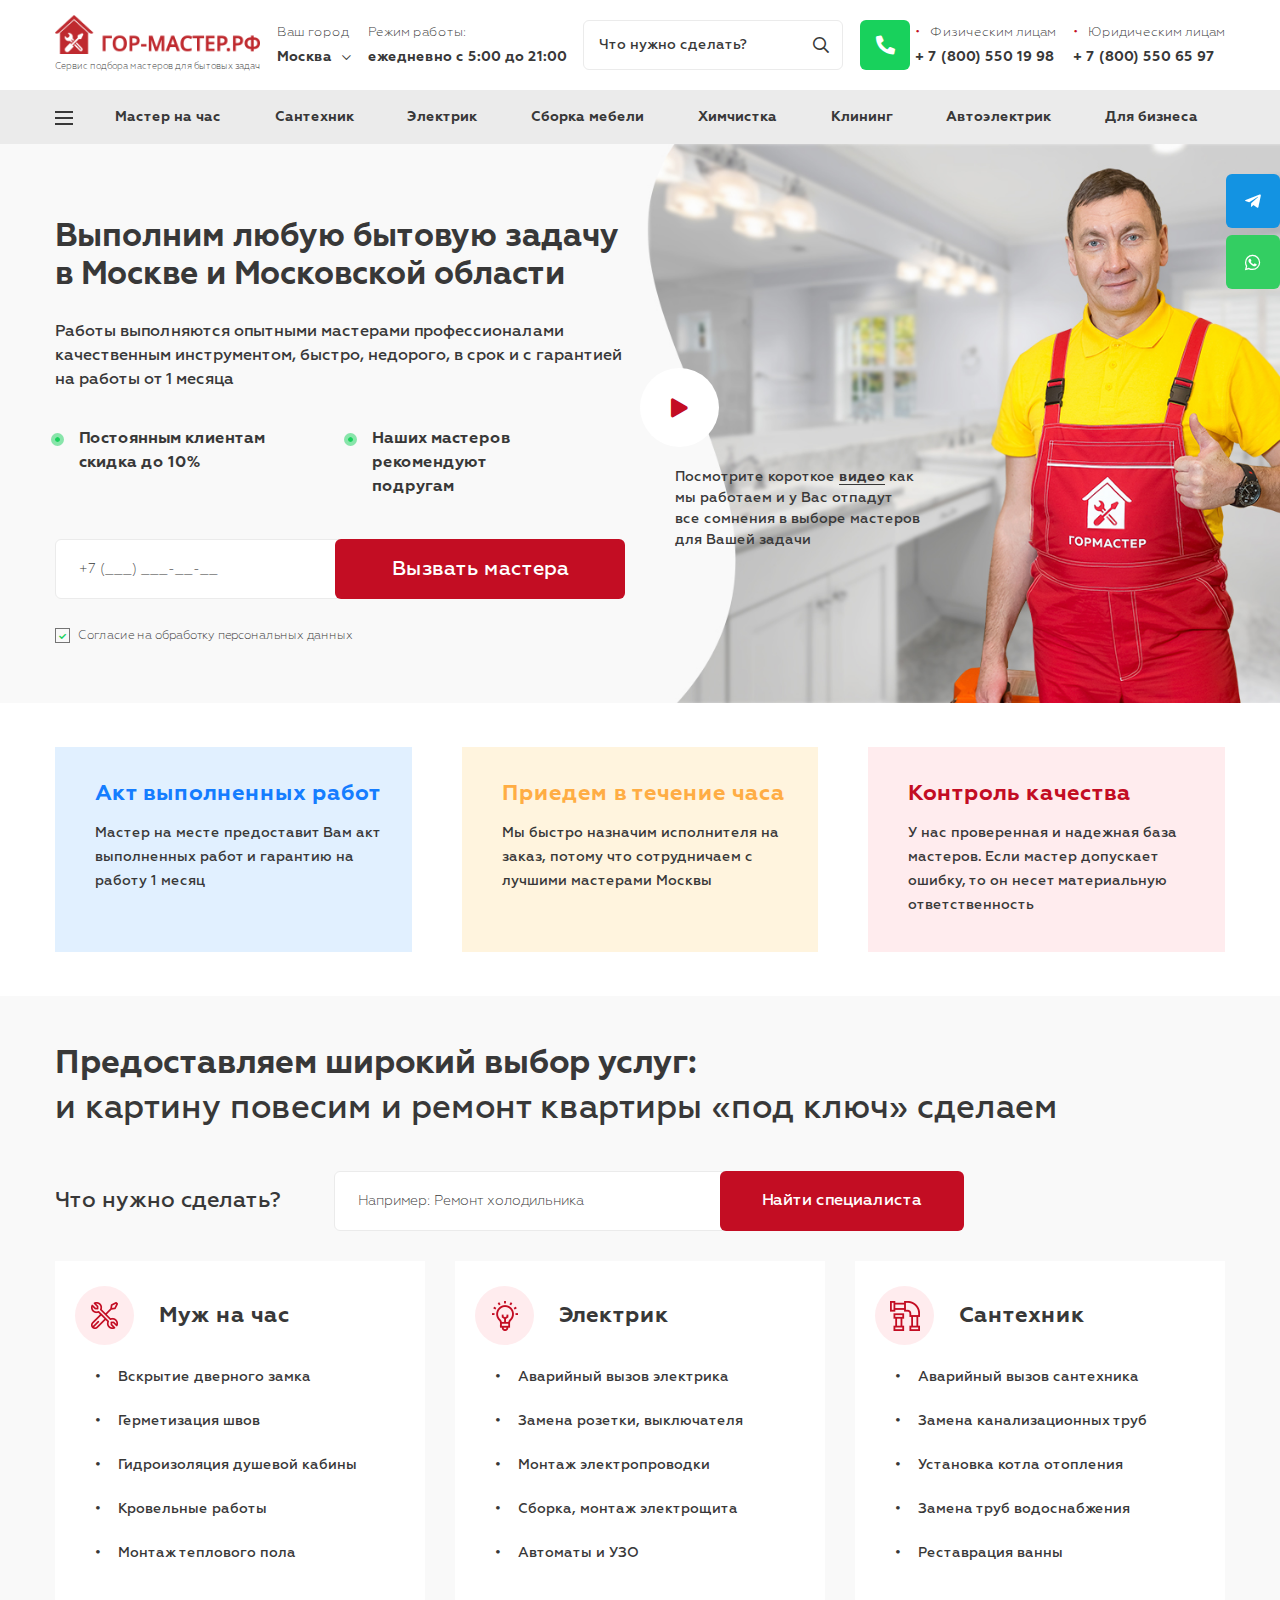
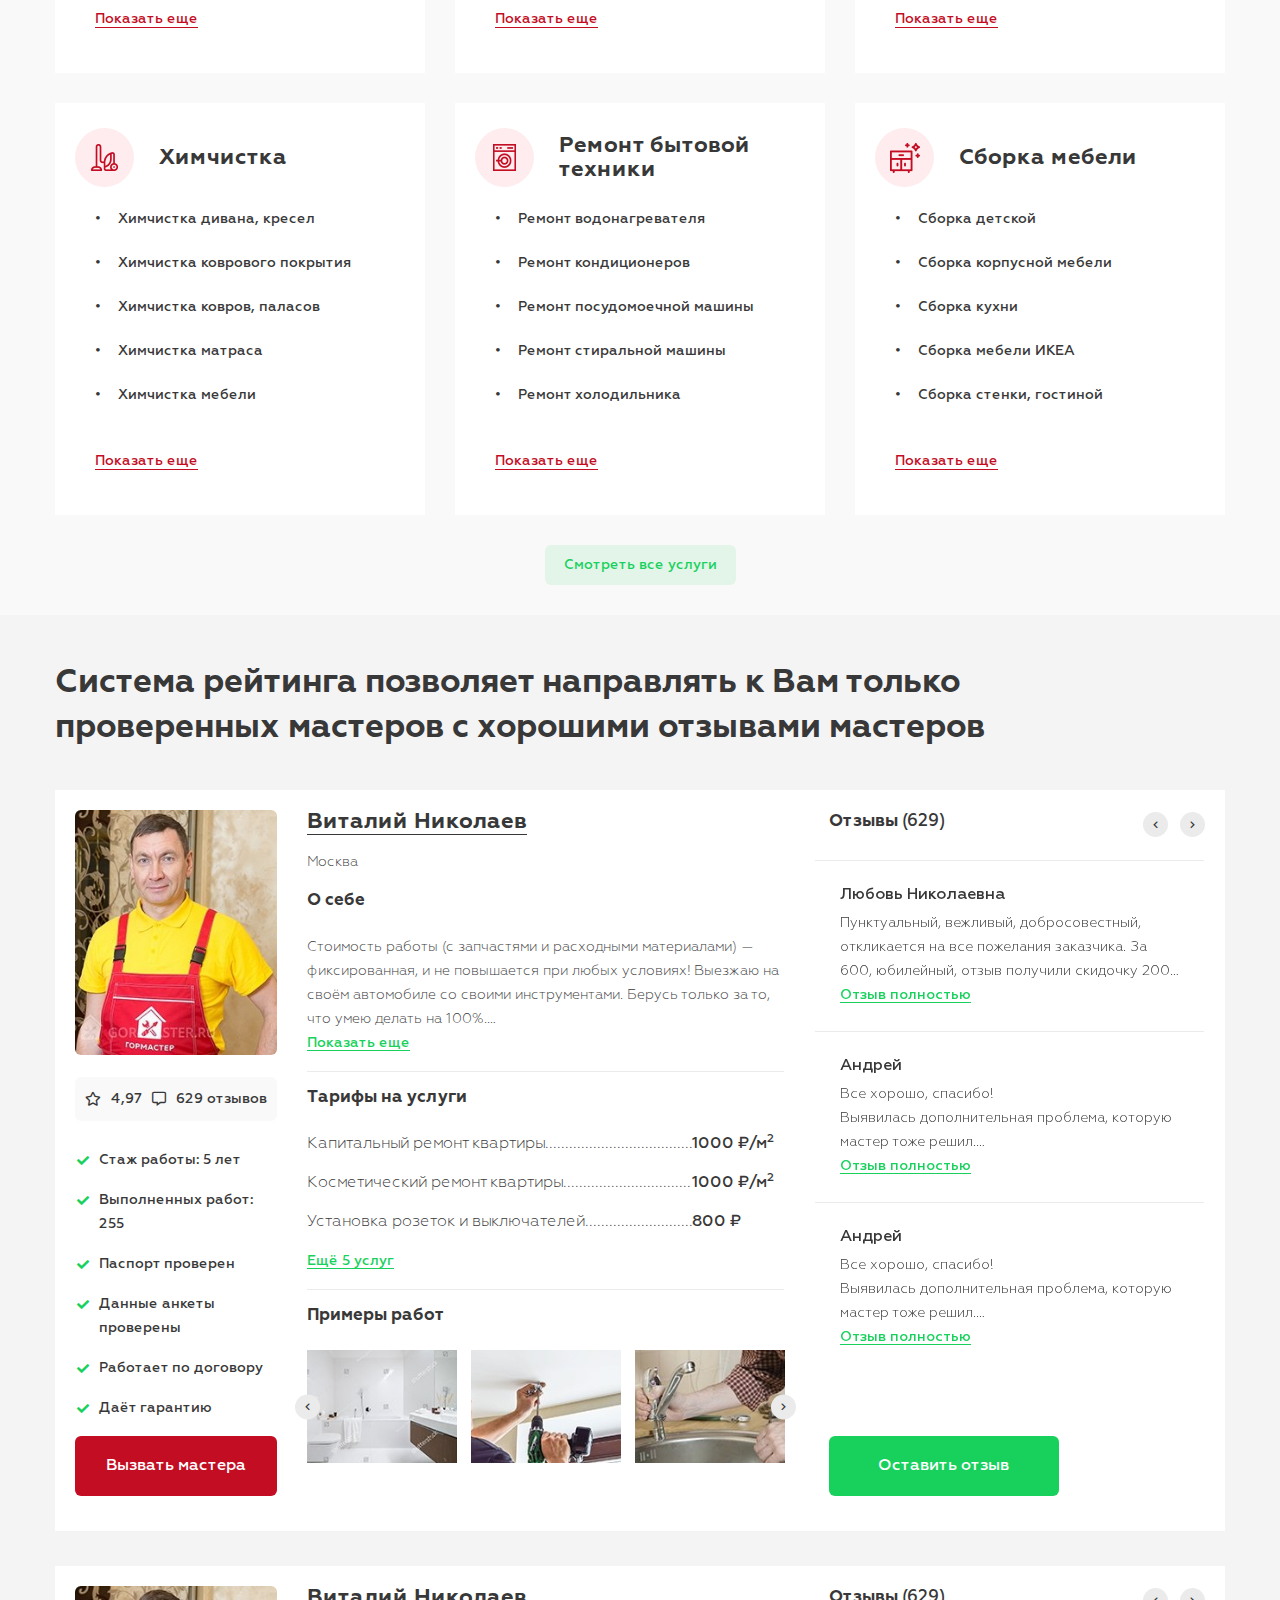
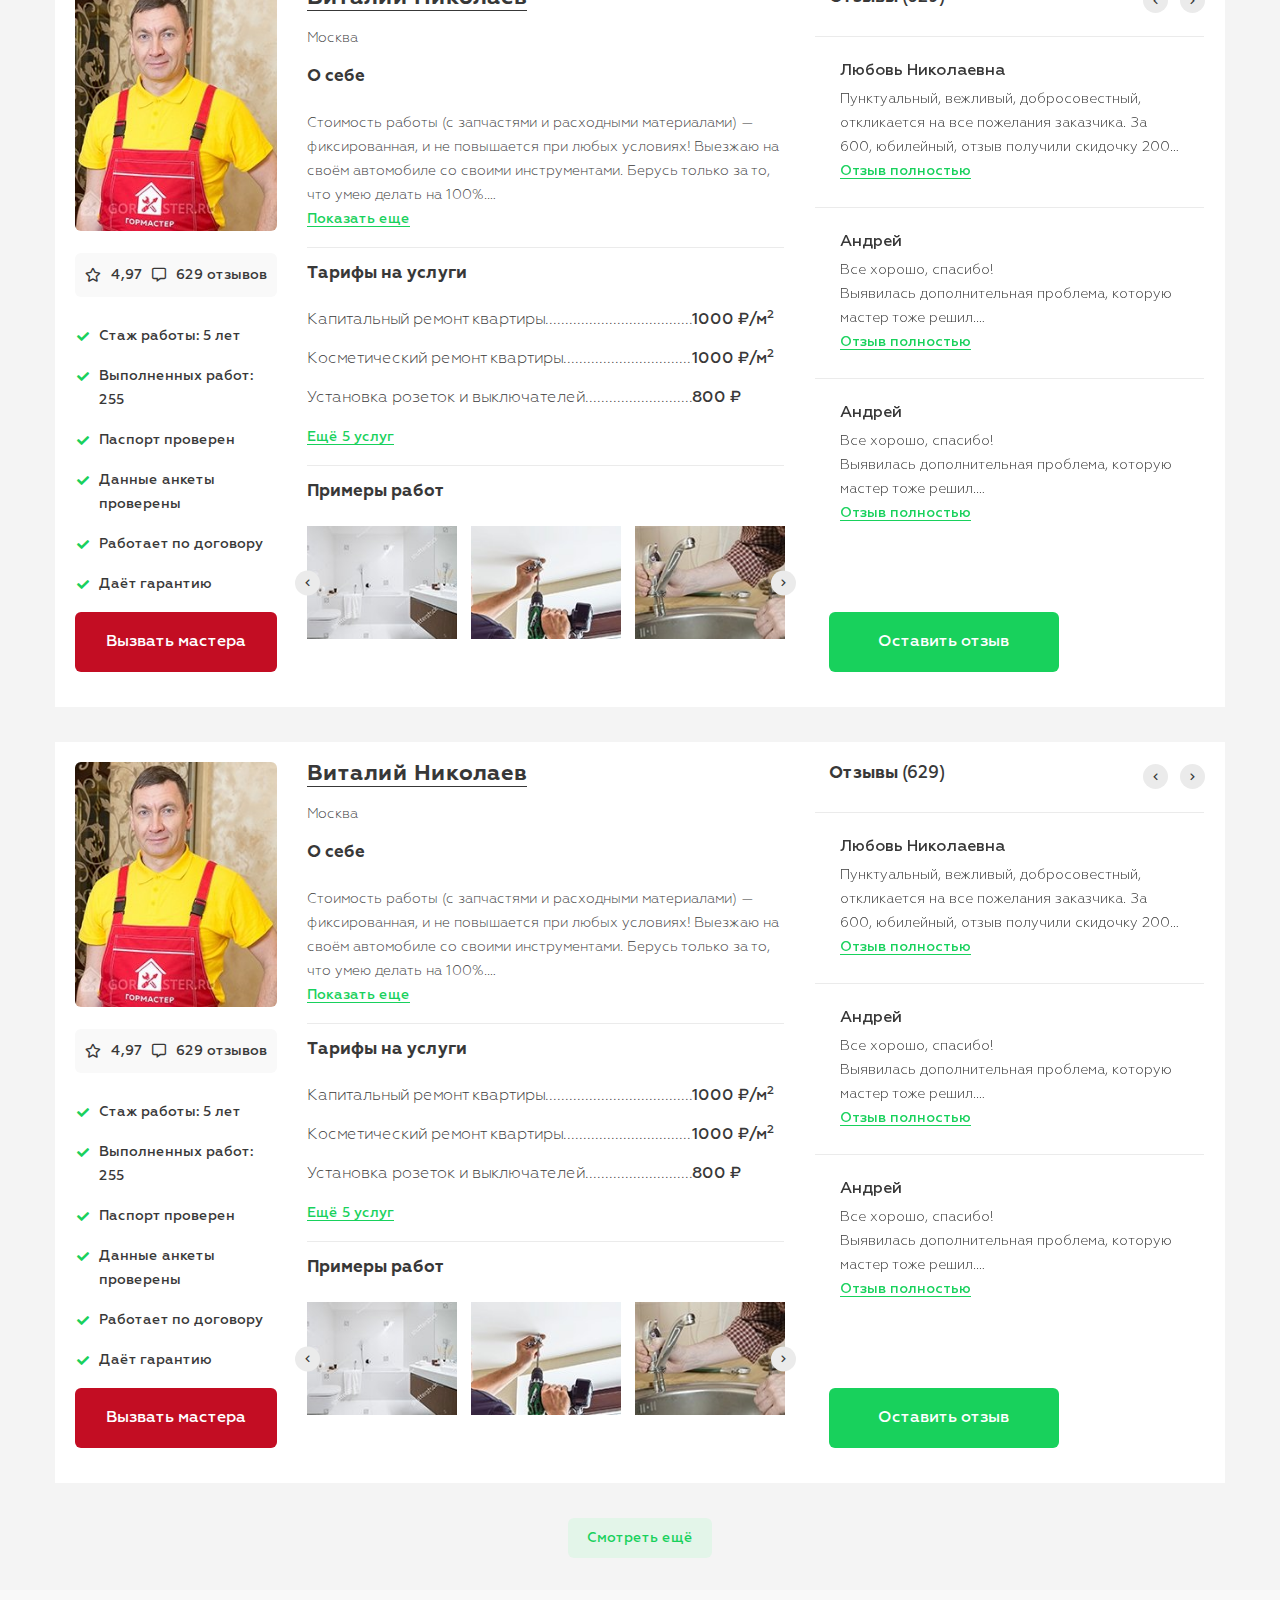
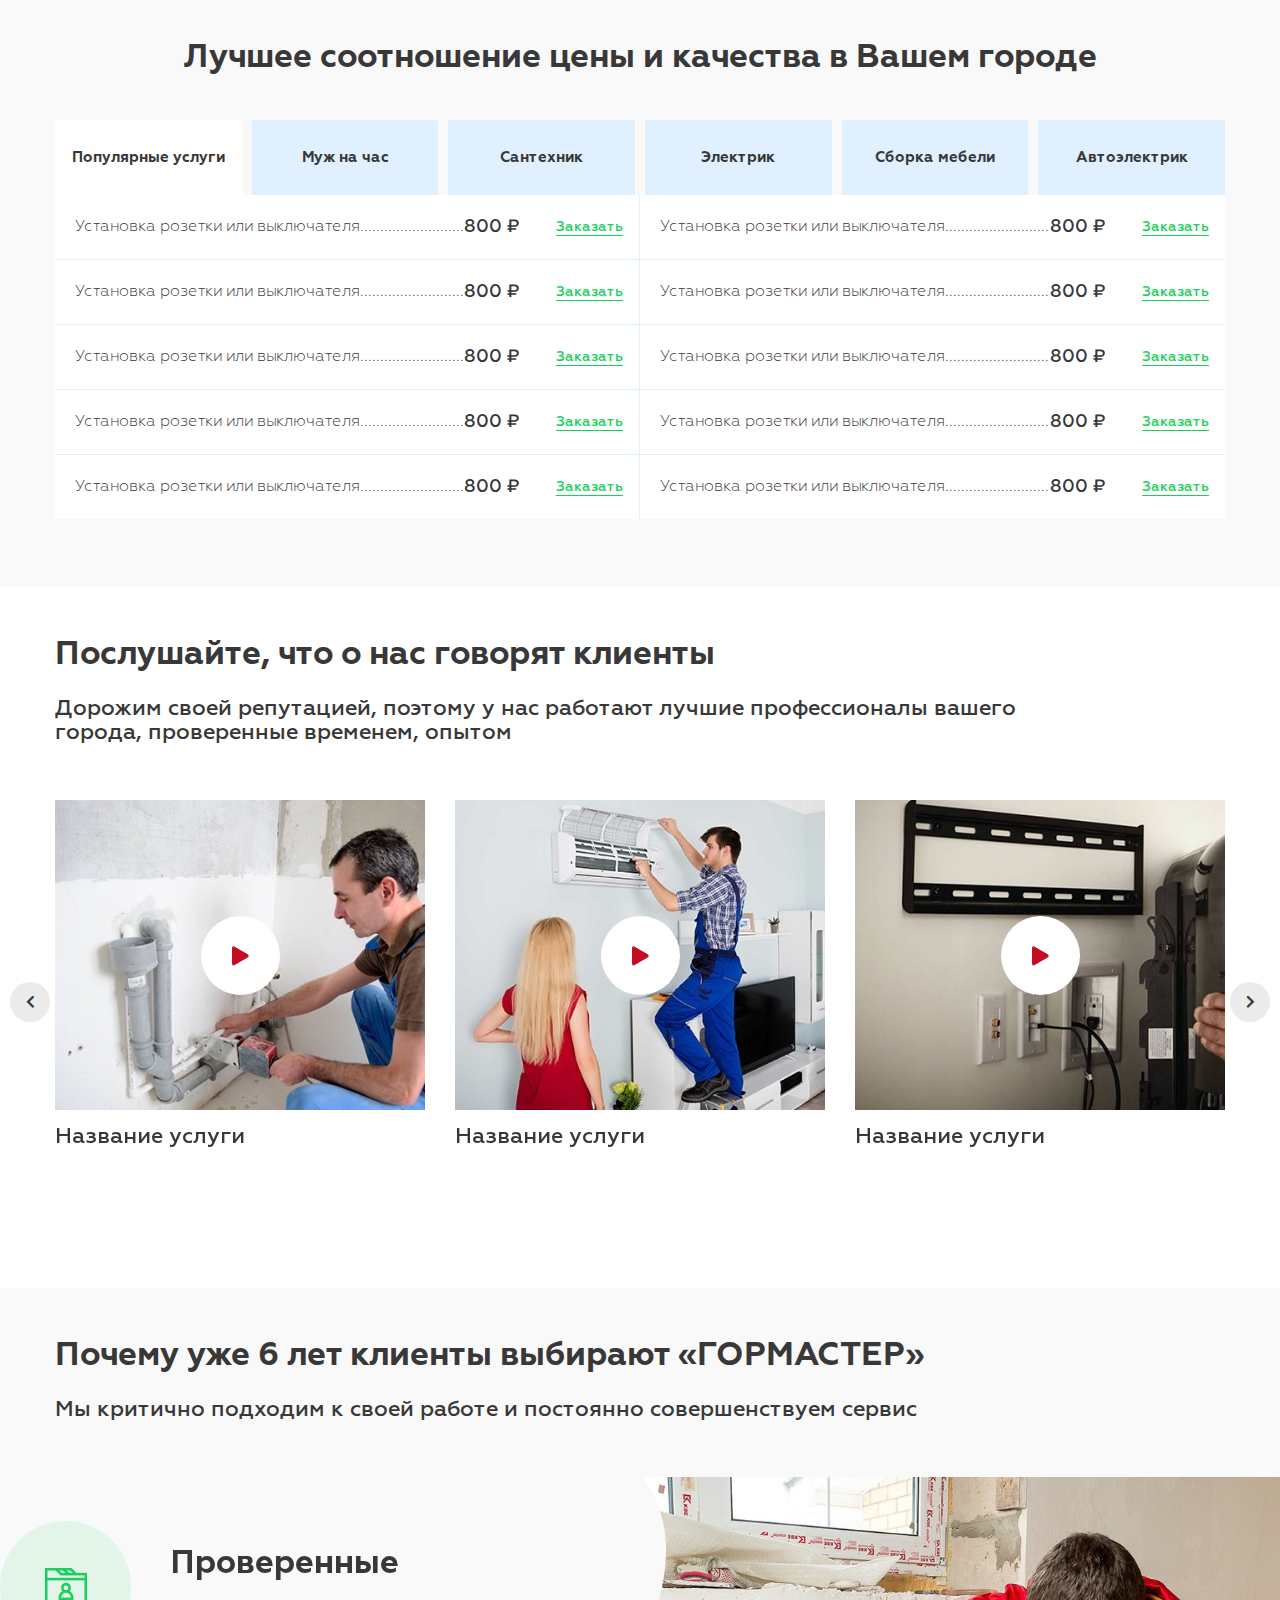
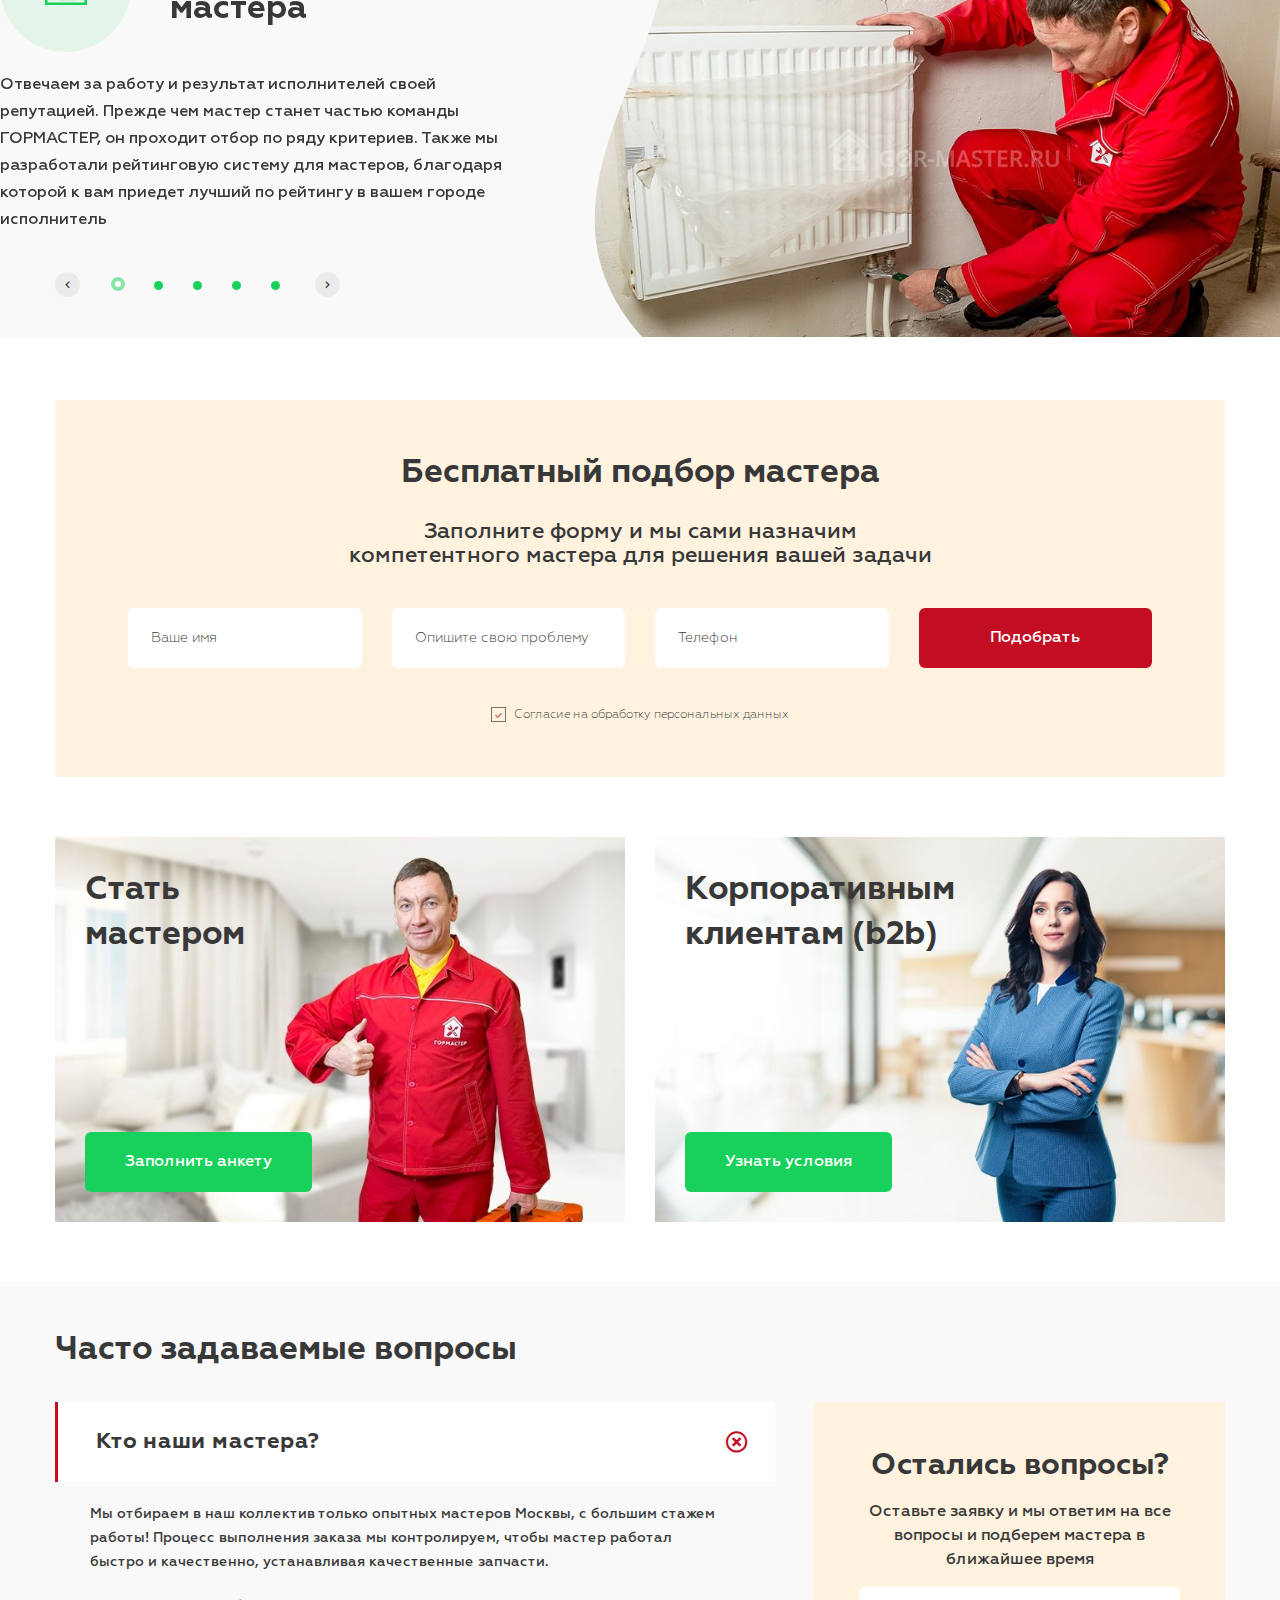
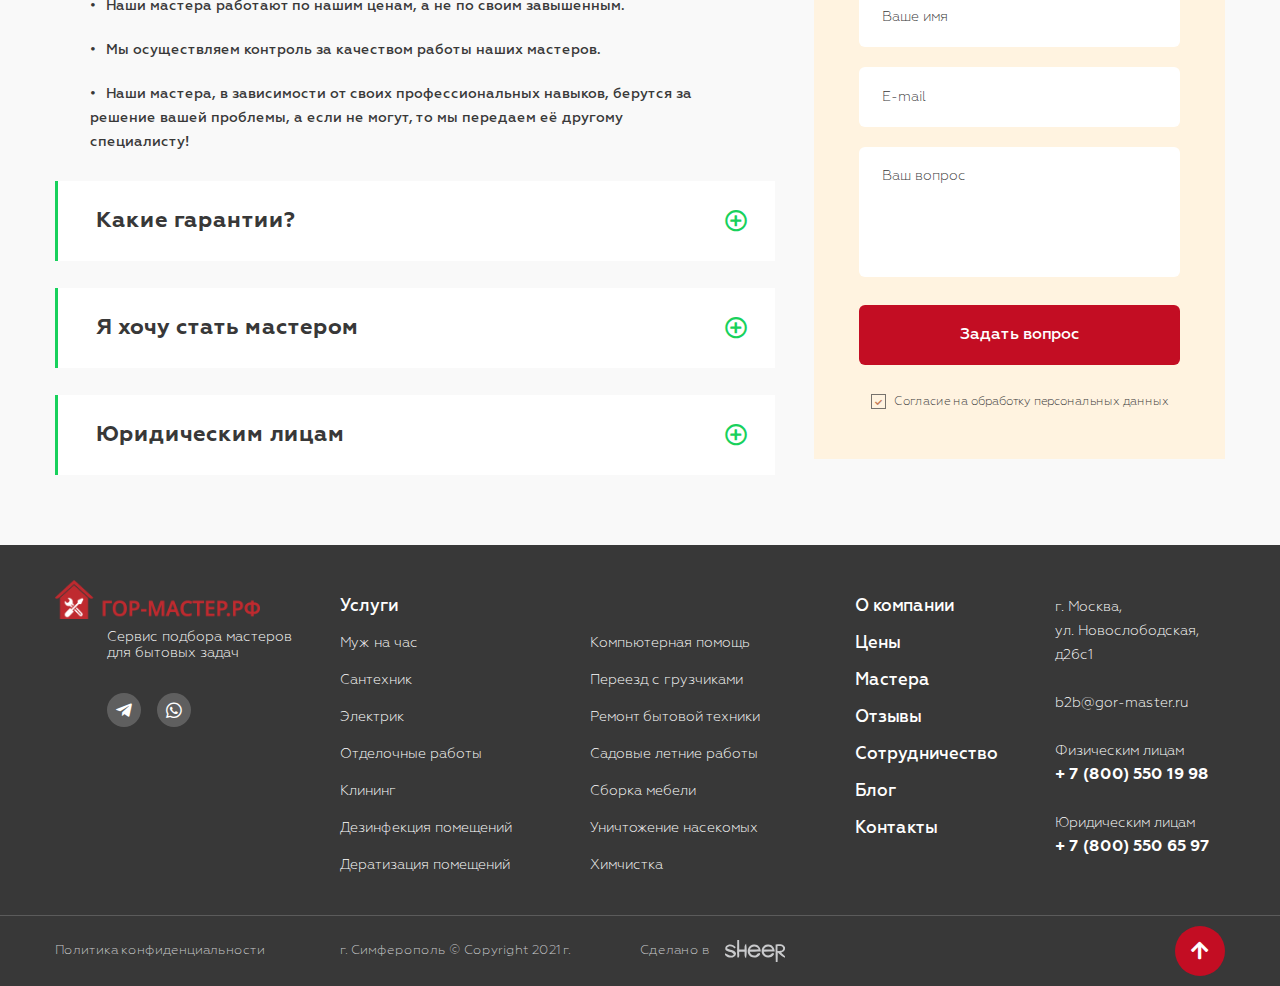
==== commit 6ca6096a: "some edits" ====
--- a/index.html
+++ b/index.html
@@ -319,7 +319,7 @@
 					<div class="menu-dropdown">
 						<ul>
 							<li class="menu-dropdown__haschild">
-								<a href="#">Каталог услуг</a>
+								<a href="#">Услуги</a>
 								<ul>
 									<li class="menu-dropdown__haschild">
 										<a href="#">Дезинфекция помещений</a>
@@ -1749,7 +1749,7 @@
 		<section class="reviews">
 			<div class="container">
 				<h2 class="title-section">Послушайте, что о нас говорят клиенты</h2>
-				<div class="title-middle">Дорожим своей репутацией, поэтому у нас работают лучшие мастера вашего города, проверенные временем, опытом</div>
+				<div class="title-middle">Дорожим своей репутацией, поэтому у нас работают лучшие профессионалы вашего города, проверенные временем, опытом</div>
 				<ul class="slider-reviews">
 					<li>
 						<a href="https://www.youtube.com/embed/E8d_JvMpoY4" class="video-review fancybox fancybox.iframe">
--- a/css/main.css
+++ b/css/main.css
@@ -1601,6 +1601,9 @@
 .menu-dropdown > ul > li {
 	margin: 0;
 }
+.menu-dropdown__haschild {
+	font-weight: 500;
+}
 .menu-dropdown li.menu-dropdown__haschild::after {
 	-moz-osx-font-smoothing: grayscale;
 	-webkit-font-smoothing: antialiased;
--- a/css/media.css
+++ b/css/media.css
@@ -1947,10 +1947,10 @@
 	left: -10px;
 }
 .billbord .btn-main {
-		background-color: #18d15c;
+		/* background-color: #18d15c; */
 }
 .billbord .btn-main:hover {
-		background-color: #0eae49;
+		/* background-color: #0eae49; */
 }
 .master__center {
 	position: static;
@@ -1986,6 +1986,10 @@
 	}
 	.billbord .btn-main {
 		font-size: 15px;
+		max-width: 50%;
+	}
+	.billbord .form-line .item-form {
+		display: none;
 	}
 	.title-section {
 		font-size: 20px;
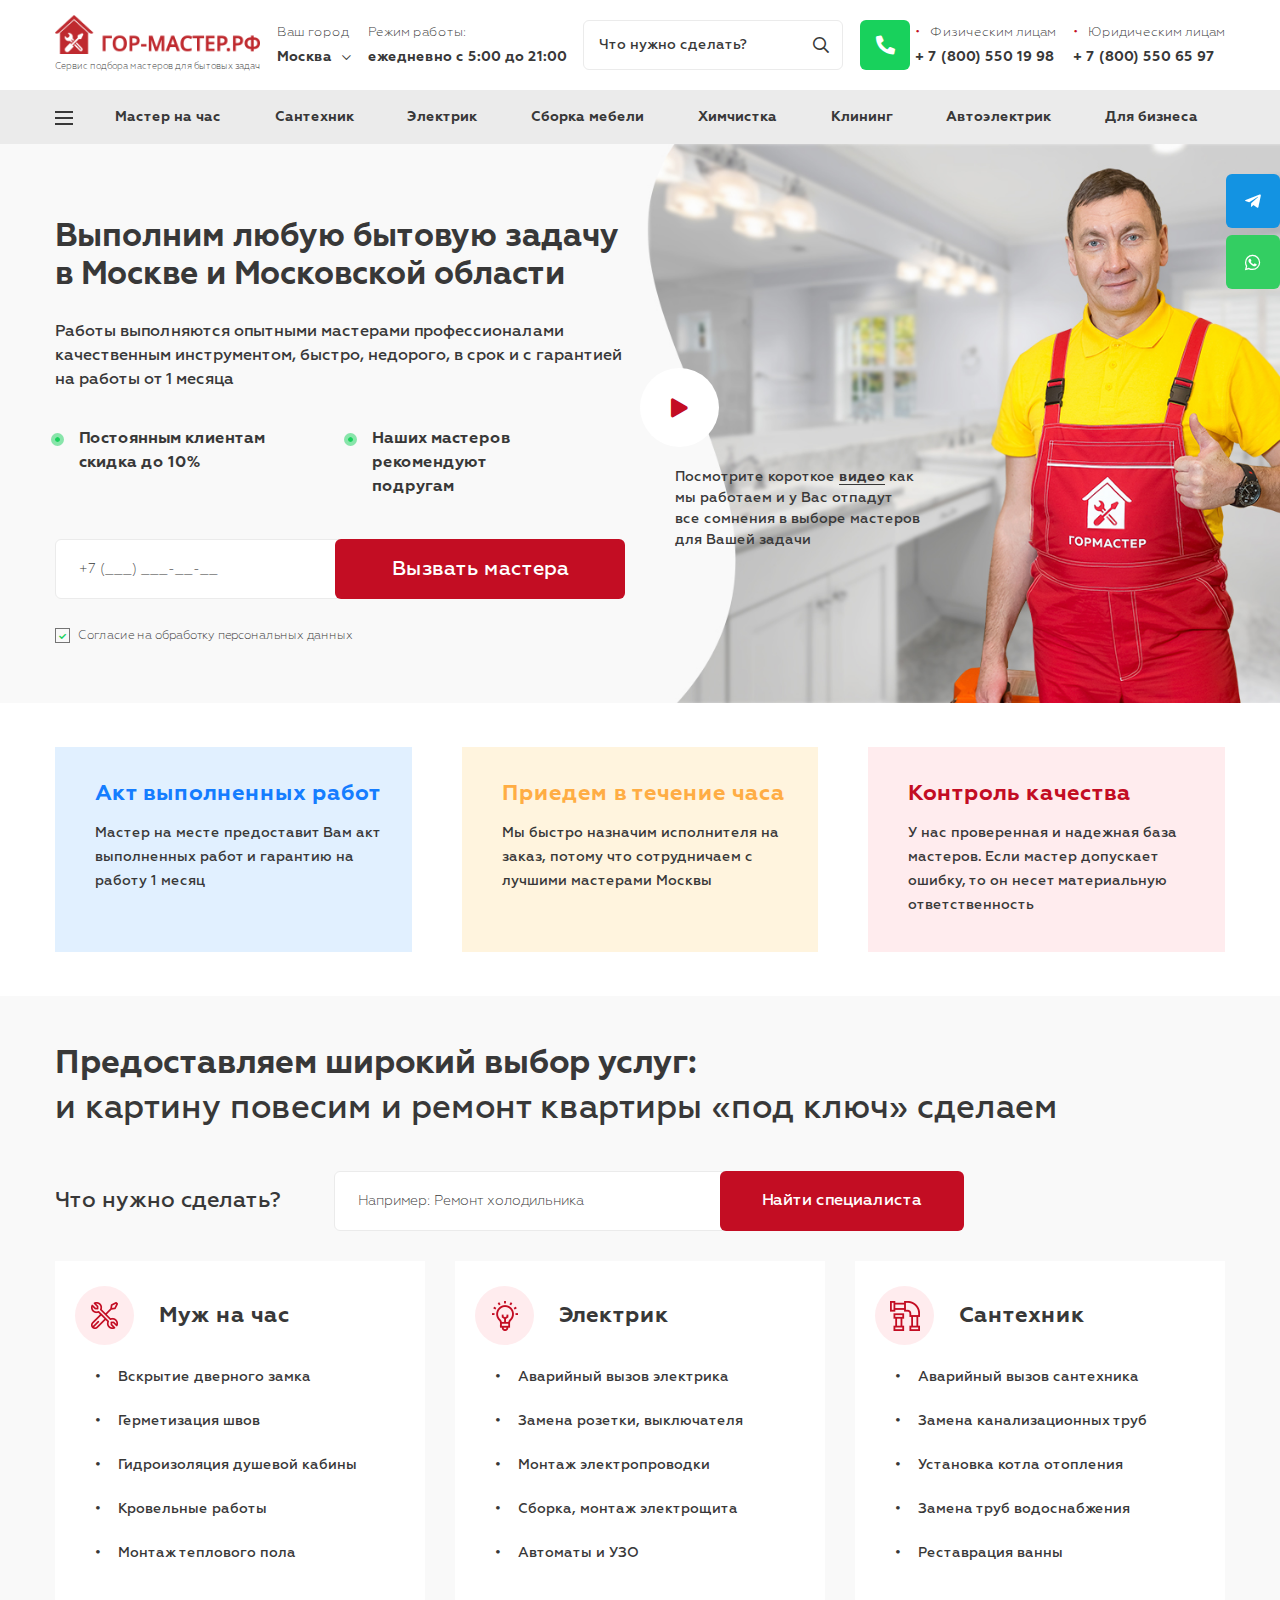
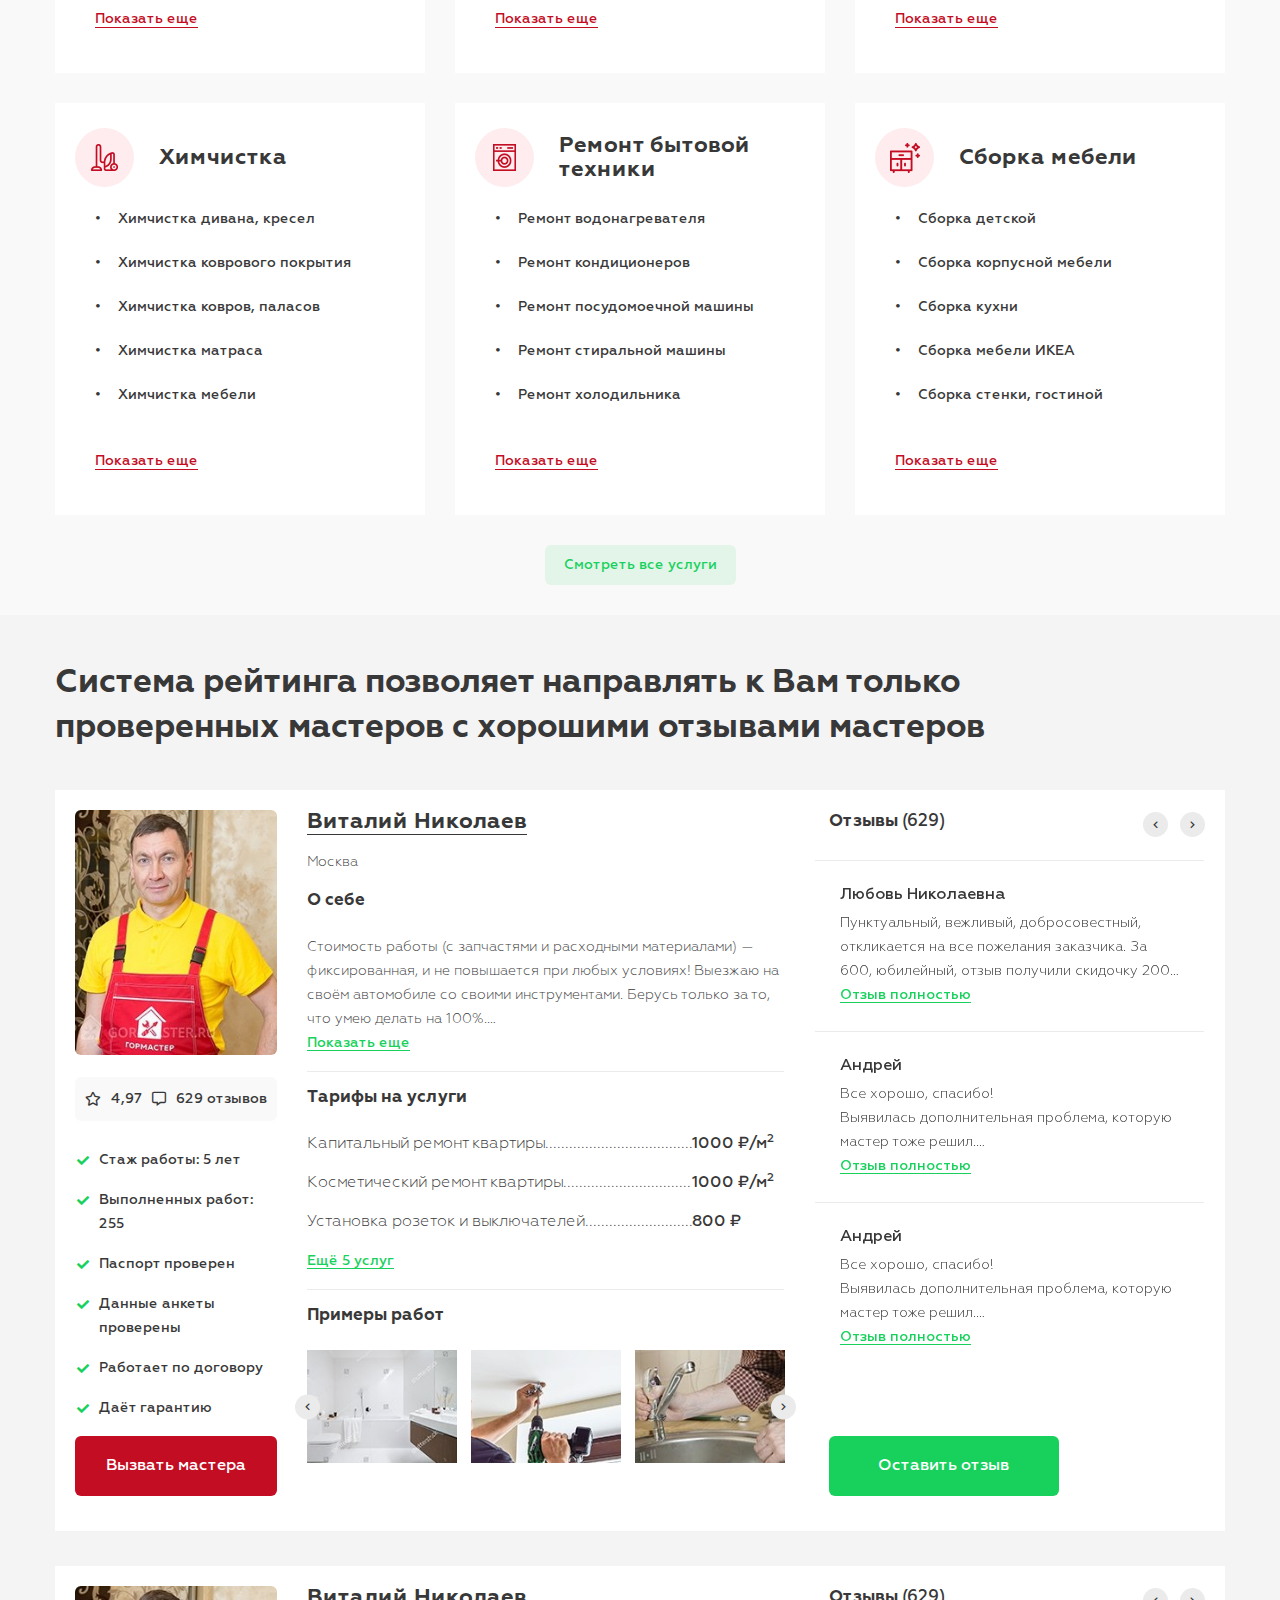
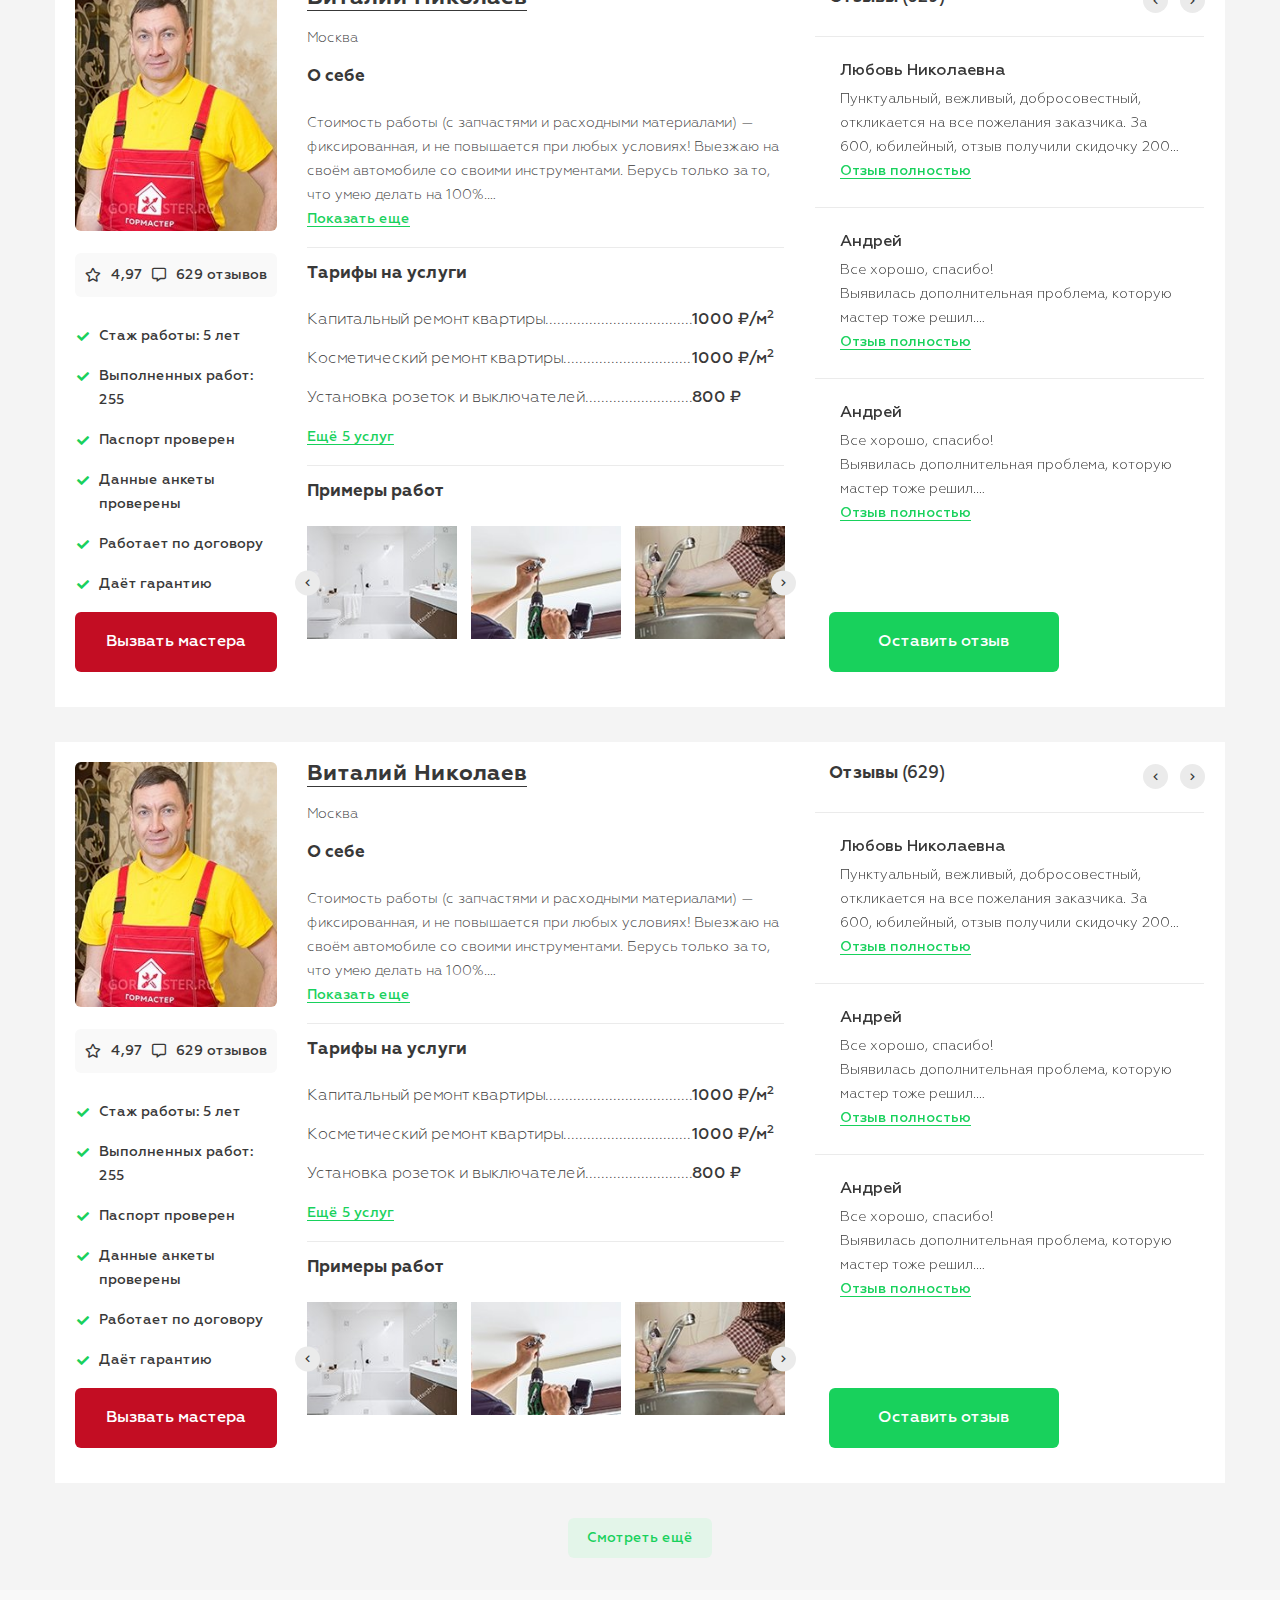
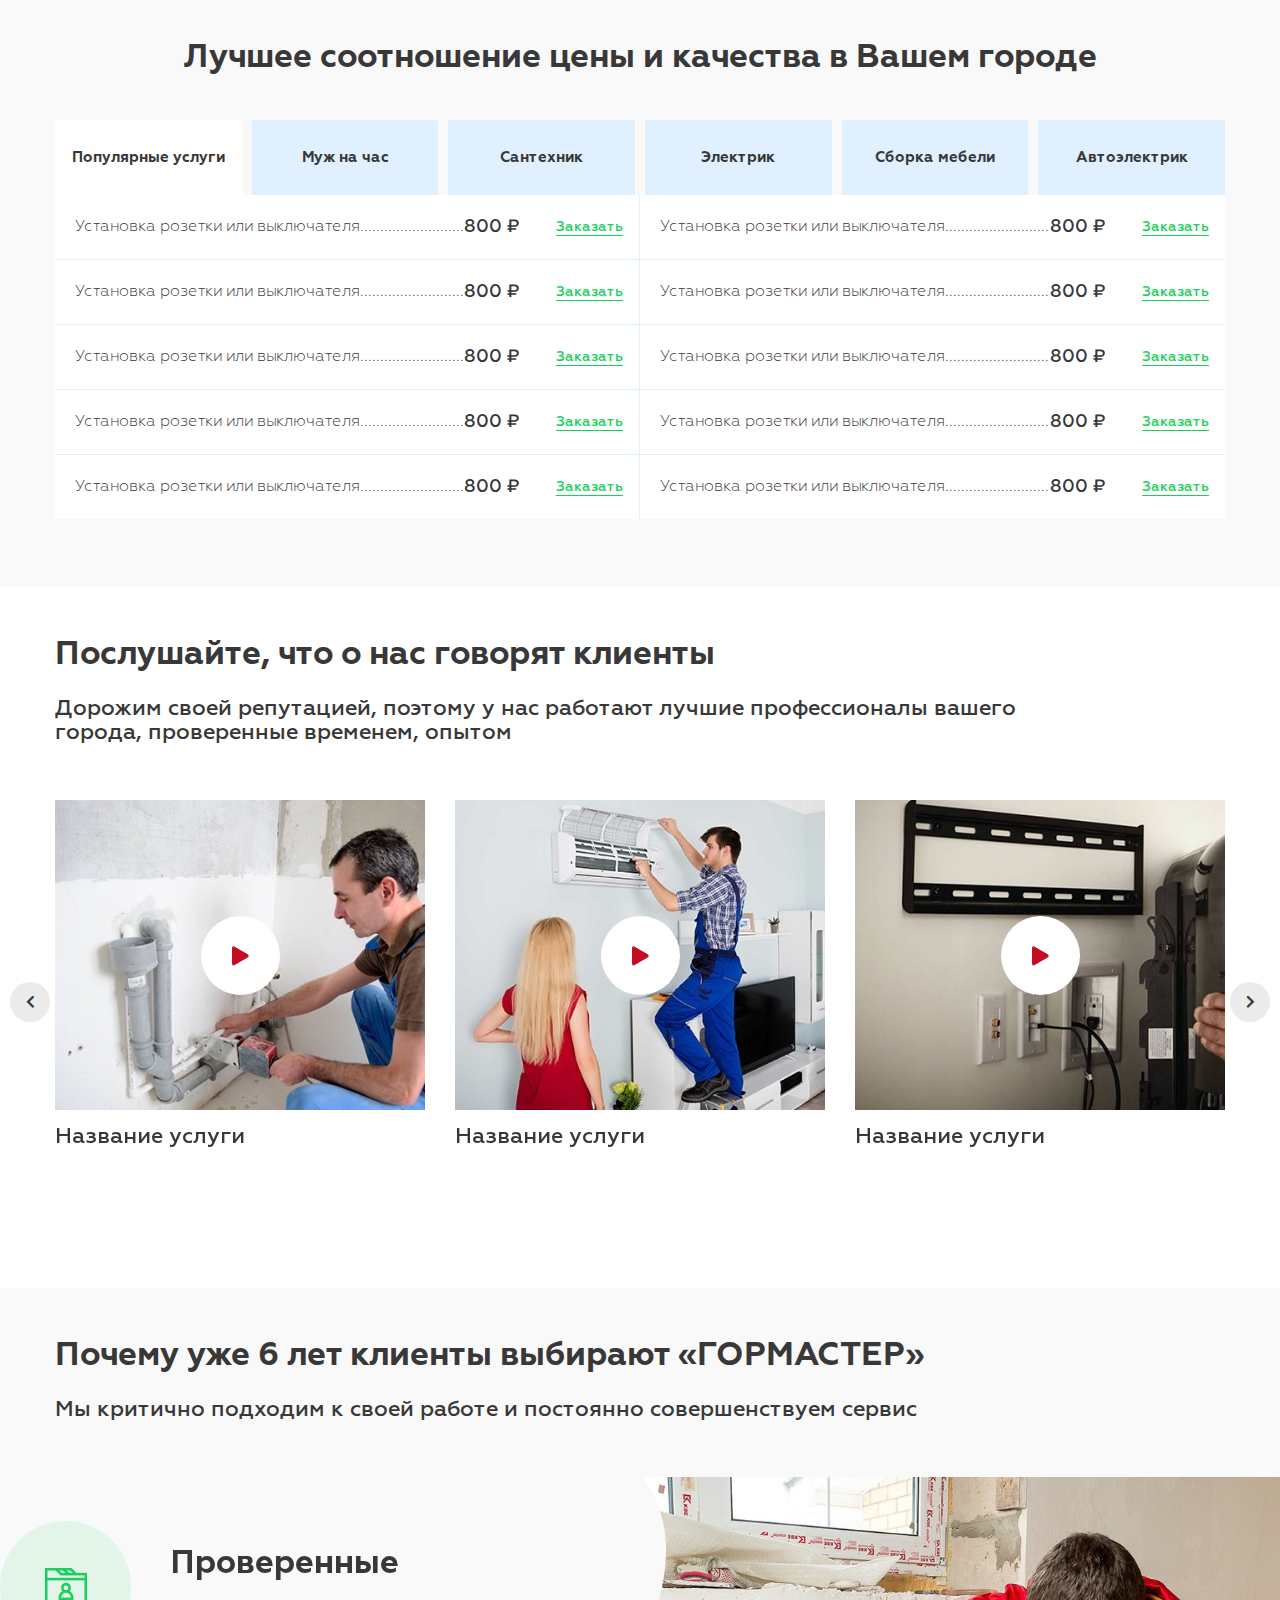
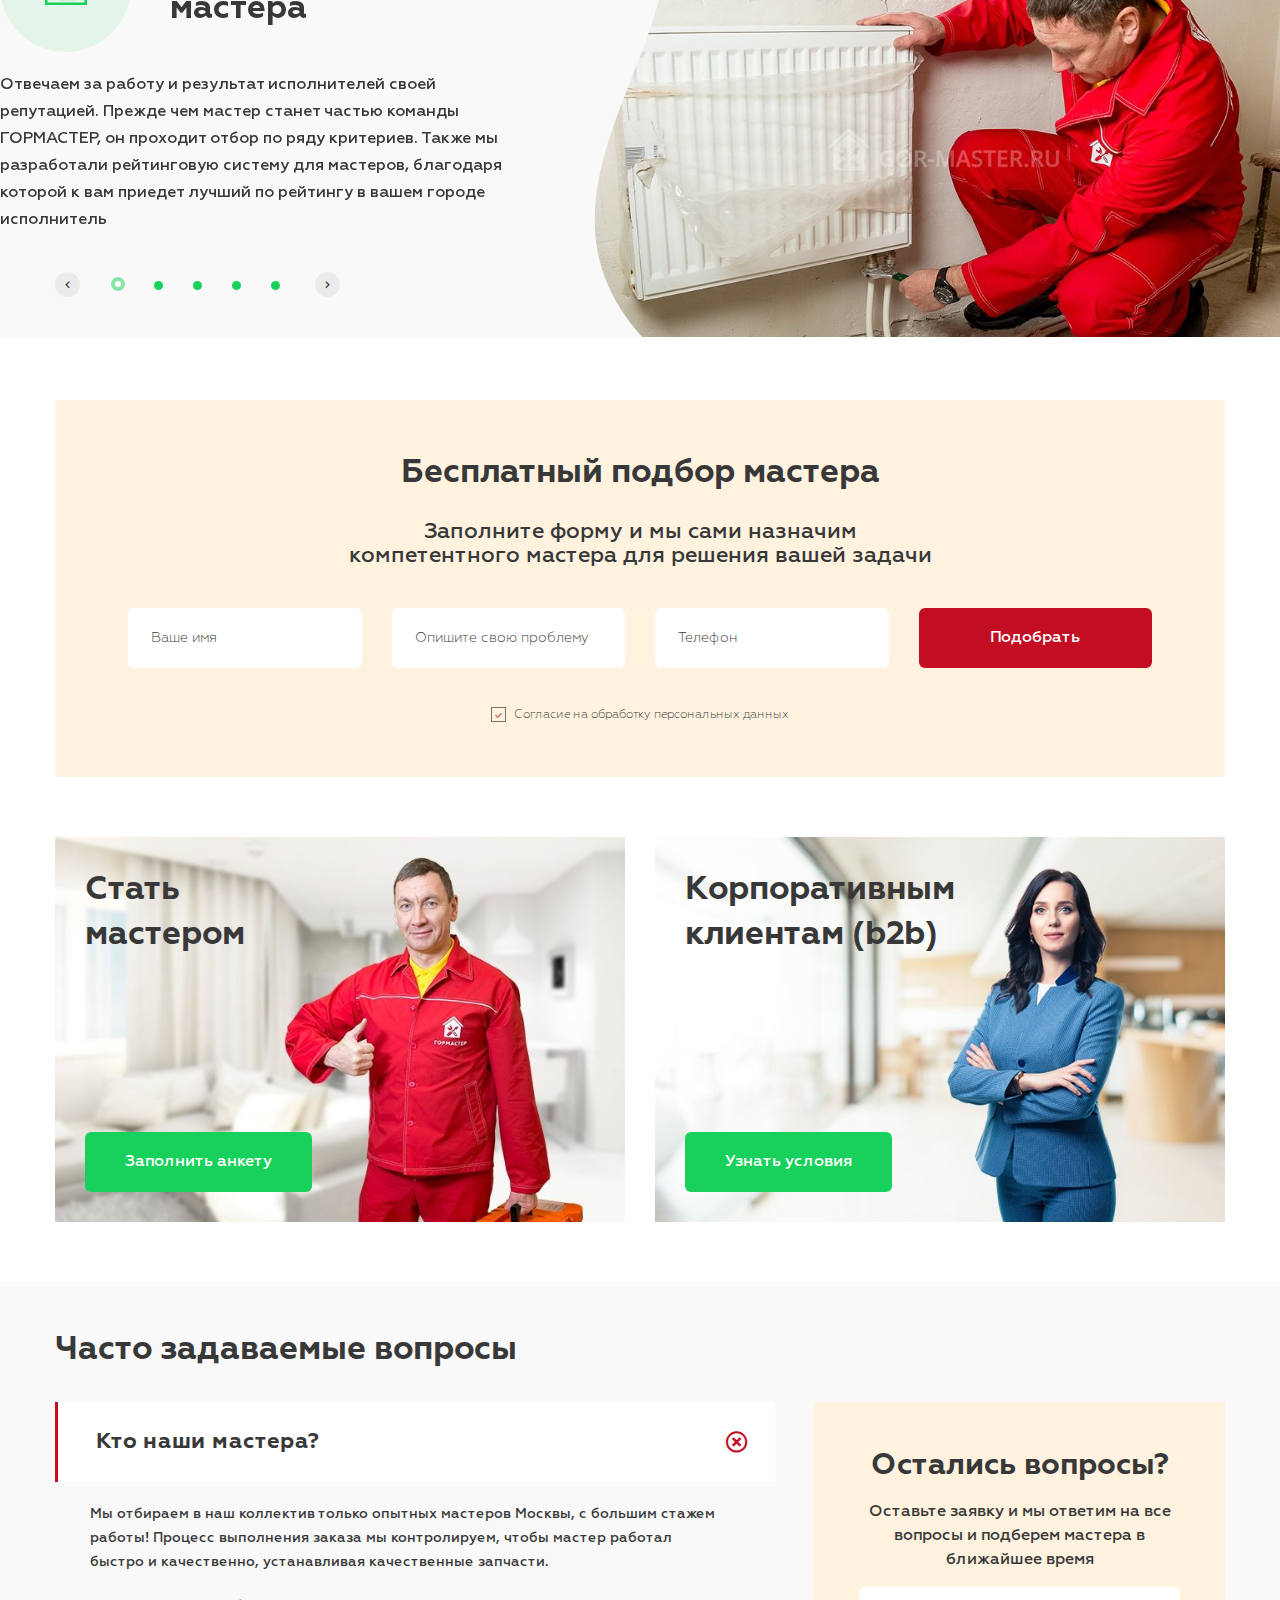
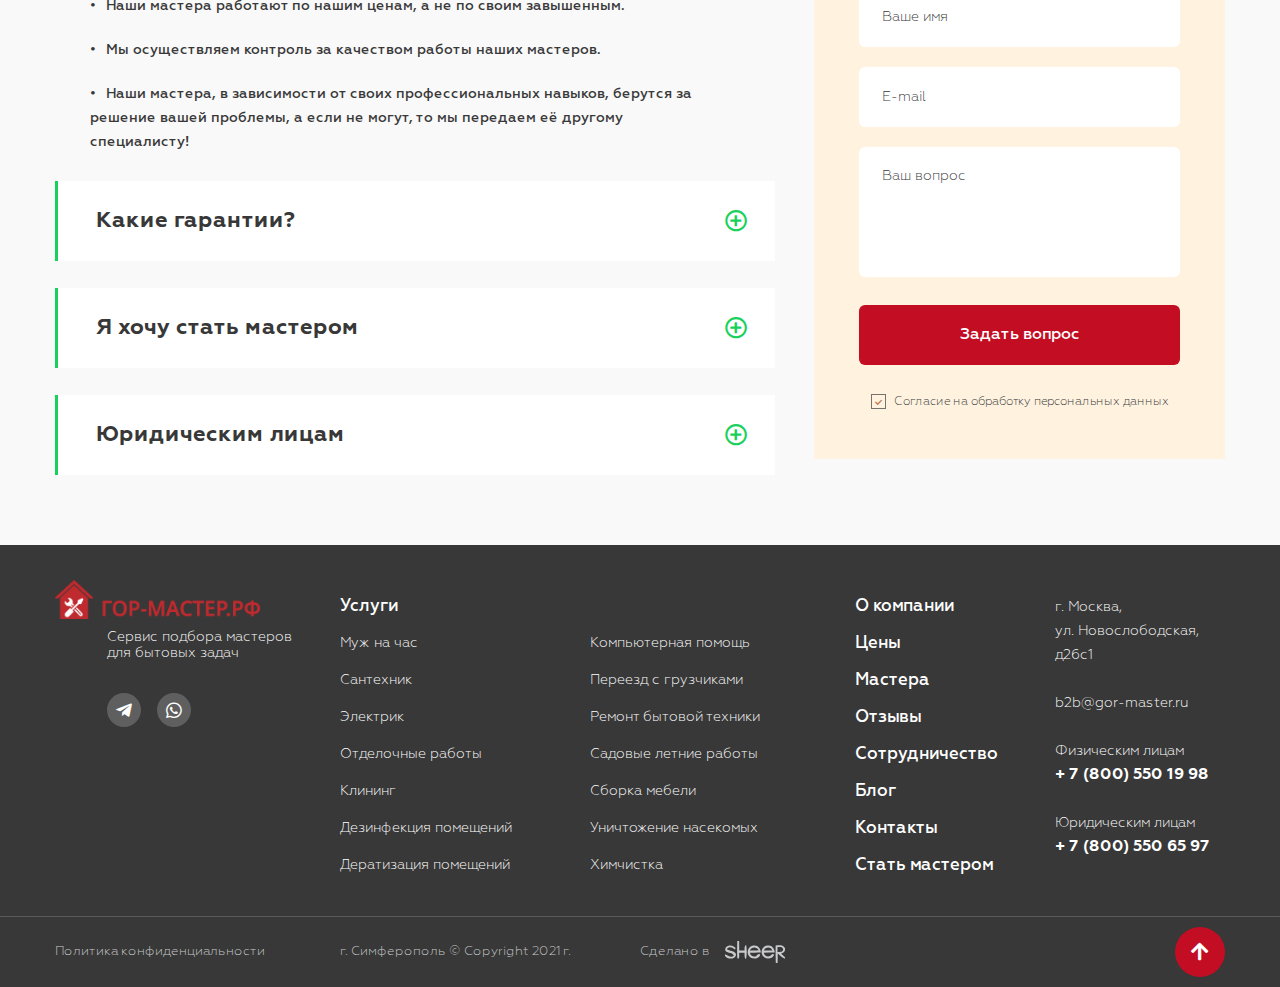
==== commit da0d6475: "added one lint to footer__menu" ====
--- a/index.html
+++ b/index.html
@@ -608,6 +608,7 @@
 									<input type="text" placeholder="+7 (___) ___-__-__" class="input-phone" required="required">
 								</div>
 								<button class="btn-main">Вызвать мастера</button>
+								<a href="#modal-master" class="btn-main fancybox">Вызвать мастера</a>
 							</div>
 							<div class="checkbox">
 								<label>
@@ -2108,6 +2109,7 @@
 							<li><a href="#">Сотрудничество</a></li>
 							<li><a href="#">Блог</a></li>
 							<li><a href="#">Контакты</a></li>
+							<li><a href="#">Стать мастером</a></li>
 						</ul>
 					</div>
 					<div class="col-lg-2">
--- a/css/main.css
+++ b/css/main.css
@@ -414,6 +414,9 @@
 }
 .billbord .btn-main {
 	font-size: 20px;
+}
+.billbord a.btn-main {
+	display: none;
 }
 .form-line .item-form {
 	margin-right: -10px;
--- a/css/media.css
+++ b/css/media.css
@@ -1947,10 +1947,10 @@
 	left: -10px;
 }
 .billbord .btn-main {
-		/* background-color: #18d15c; */
+		background-color: #18d15c;
 }
 .billbord .btn-main:hover {
-		/* background-color: #0eae49; */
+		background-color: #0eae49;
 }
 .master__center {
 	position: static;
@@ -1976,6 +1976,15 @@
 .item-service {
 	min-height: initial;
 }
+.billbord .form-line .item-form {
+	display: none;
+}
+.billbord button.btn-main {
+	display: none;
+}
+.billbord a.btn-main {
+	display: inline-flex;
+}
 }
 
 /* Extra Small Devices, Phones */
@@ -1987,9 +1996,6 @@
 	.billbord .btn-main {
 		font-size: 15px;
 		max-width: 50%;
-	}
-	.billbord .form-line .item-form {
-		display: none;
 	}
 	.title-section {
 		font-size: 20px;
